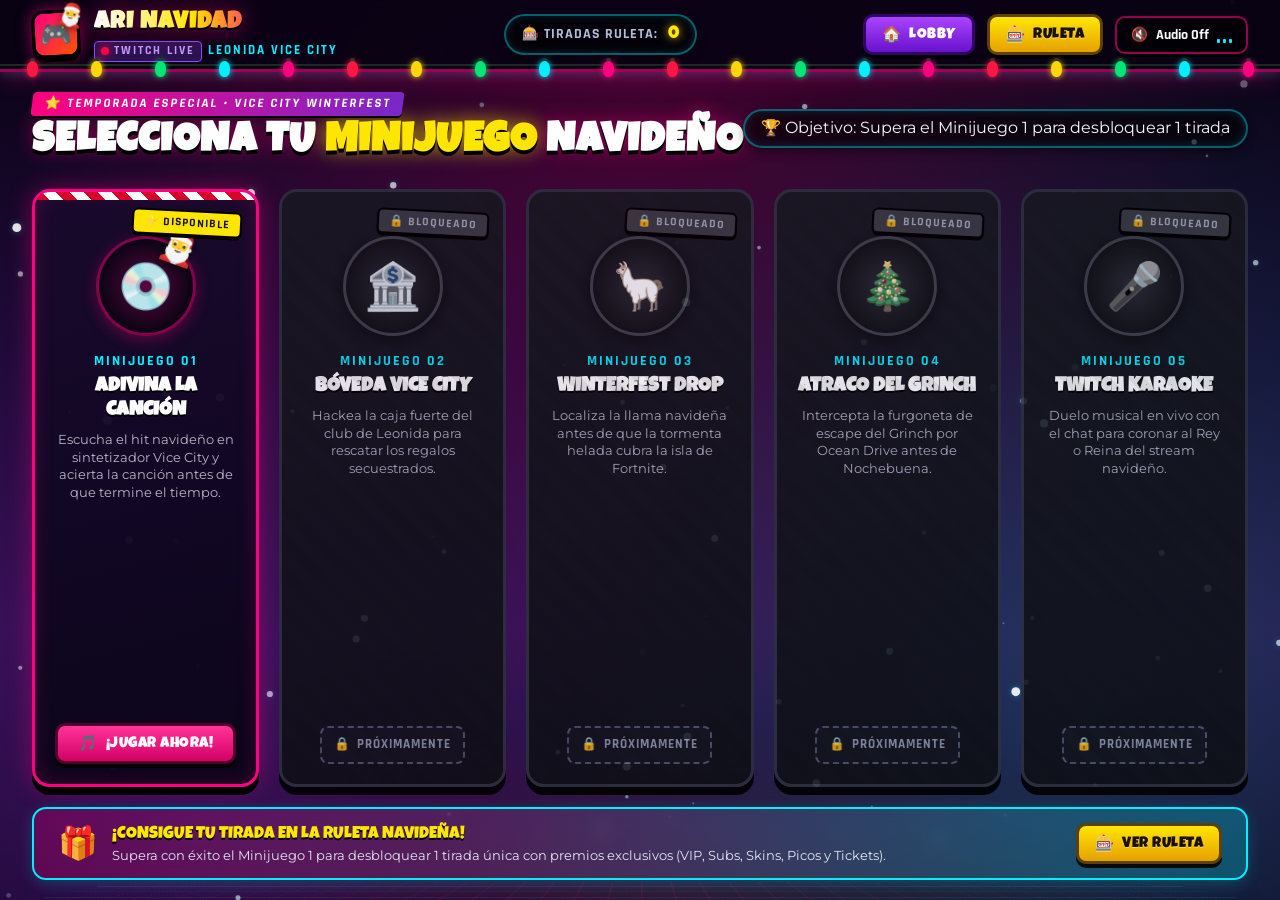
==== index.html @ 45371748 "Solución carga de ruleta: inicialización directa DOM, botón de modo prueba y responsive design" ====
<!DOCTYPE html>
<html lang="es">
<head>
  <meta charset="UTF-8">
  <meta name="viewport" content="width=device-width, initial-scale=1.0">
  <title>Ari Navidad - Especial Twitch | GTA VI x Fortnite</title>
  <meta name="description" content="Aplicación interactiva de Navidad en Leonida (GTA VI x Fortnite) para la comunidad de Twitch. Minijuego musical y Ruleta Navideña con drop rates en vivo.">
  <meta name="theme-color" content="#ff007f">

  <!-- Open Graph / Facebook / Discord Embeds -->
  <meta property="og:type" content="website">
  <meta property="og:title" content="Ari Navidad - Especial Twitch | GTA VI x Fortnite">
  <meta property="og:description" content="¡Supera el Minijuego 1 para desbloquear 1 tirada en la Ruleta Navideña! Premios exclusivos: VIP, Subs, Skins y Tickets Dorados.">
  <meta property="og:site_name" content="Ari Navidad Twitch">

  <!-- Twitter / X Cards -->
  <meta name="twitter:card" content="summary_large_image">
  <meta name="twitter:title" content="Ari Navidad - Especial Twitch | GTA VI x Fortnite">
  <meta name="twitter:description" content="¡Supera el Minijuego 1 para desbloquear 1 tirada en la Ruleta Navideña! Premios exclusivos: VIP, Subs, Skins y Tickets Dorados.">
  
  <!-- CSS Stylesheets -->
  <link rel="stylesheet" href="./css/main.css">
  <link rel="stylesheet" href="./css/animations.css">
  <link rel="stylesheet" href="./css/components.css">
  
  <link rel="icon" href="data:image/svg+xml,<svg xmlns=%22http://www.w3.org/2000/svg%22 viewBox=%220 0 100 100%22><text y=%22.9em%22 font-size=%2290%22>🎄</text></svg>">
</head>
<body>

  <!-- Background Environment: Vice City Sunset + Horizon Grid -->
  <div class="app-background">
    <div class="bg-grid"></div>
    <div class="bg-palms"></div>
  </div>

  <!-- Interactive FX Canvases -->
  <canvas id="snow-canvas"></canvas>
  <canvas id="confetti-canvas"></canvas>

  <!-- Root Application Container -->
  <div class="app-container">

    <!-- Top Twitch Stream HUD Header -->
    <header class="stream-header">
      <!-- Channel Brand / Logo -->
      <div class="brand-box">
        <div class="brand-logo" id="header-logo">
          <span class="santa-hat">🎅</span>
          <span>🎮</span>
        </div>
        <div class="brand-text">
          <h1 class="brand-title">Ari Navidad</h1>
          <div class="brand-subtitle">
            <span class="twitch-badge"><span class="live-indicator"></span> TWITCH LIVE</span>
            <span>LEONIDA VICE CITY</span>
          </div>
        </div>
      </div>

      <!-- Header Center: Spin Token HUD -->
      <div class="header-center">
        <div class="hud-pill" id="hud-spins-pill">
          <span class="hud-label">🎰 Tiradas Ruleta:</span>
          <span class="hud-value gold" id="header-spin-count">0</span>
        </div>
      </div>

      <!-- Header Action Controls -->
      <div class="header-actions">
        <button class="fn-btn fn-btn-purple" id="nav-btn-lobby" title="Ir al Menú Principal">
          <span>🏠</span> Lobby
        </button>
        <button class="fn-btn fn-btn-gold" id="nav-btn-roulette" title="Ir a la Ruleta">
          <span>🎰</span> Ruleta
        </button>
        <button class="audio-toggle-btn" id="audio-toggle" title="Activar/Desactivar Sonido">
          <span id="audio-icon">🔇</span>
          <span id="audio-text">Audio Off</span>
          <div class="eq-bars">
            <span class="eq-bar"></span>
            <span class="eq-bar"></span>
            <span class="eq-bar"></span>
          </div>
        </button>
      </div>

      <!-- Christmas String Fairy Lights Garland -->
      <div class="fairy-lights-garland" id="header-garland">
        <div class="fairy-wire"></div>
        <!-- Injected via JS or markup -->
        <span class="fairy-bulb bulb-red"></span>
        <span class="fairy-bulb bulb-gold"></span>
        <span class="fairy-bulb bulb-green"></span>
        <span class="fairy-bulb bulb-cyan"></span>
        <span class="fairy-bulb bulb-pink"></span>
        <span class="fairy-bulb bulb-red"></span>
        <span class="fairy-bulb bulb-gold"></span>
        <span class="fairy-bulb bulb-green"></span>
        <span class="fairy-bulb bulb-cyan"></span>
        <span class="fairy-bulb bulb-pink"></span>
        <span class="fairy-bulb bulb-red"></span>
        <span class="fairy-bulb bulb-gold"></span>
        <span class="fairy-bulb bulb-green"></span>
        <span class="fairy-bulb bulb-cyan"></span>
        <span class="fairy-bulb bulb-pink"></span>
        <span class="fairy-bulb bulb-red"></span>
        <span class="fairy-bulb bulb-gold"></span>
        <span class="fairy-bulb bulb-green"></span>
        <span class="fairy-bulb bulb-cyan"></span>
        <span class="fairy-bulb bulb-pink"></span>
      </div>
    </header>

    <!-- Main SPA Stage for Screen Transitions (Zero Scroll) -->
    <main class="main-stage">

      <!-- ====================================================================
           VIEW 1: LOBBY PRINCIPAL (5 CARDS)
           ==================================================================== -->
      <section class="spa-view active-view" id="view-lobby">
        <div class="view-title-container">
          <div class="title-badge-group">
            <span class="season-tag">⭐ TEMPORADA ESPECIAL • VICE CITY WINTERFEST</span>
            <h2 class="main-view-title">
              Selecciona tu <span class="highlight-yellow">Minijuego</span> Navideño
            </h2>
          </div>
          <div class="lobby-quick-stat">
            <span class="hud-pill">🏆 Objetivo: Supera el Minijuego 1 para desbloquear 1 tirada</span>
          </div>
        </div>

        <!-- 5 Minigame Cards Grid -->
        <div class="lobby-grid">

          <!-- CARD 1: Adivina la Canción Navideña (ACTIVO) -->
          <article class="game-card card-active" id="card-minigame-1">
            <div class="card-candy-border"></div>
            <span class="card-badge-status badge-open">⭐ DISPONIBLE</span>
            
            <div class="card-icon-wrapper">
              <span class="card-hat">🎅</span>
              <span class="spinning-record">💿</span>
            </div>

            <span class="card-meta-num">Minijuego 01</span>
            <h3 class="card-title">Adivina la Canción</h3>
            <p class="card-desc">
              Escucha el hit navideño en sintetizador Vice City y acierta la canción antes de que termine el tiempo.
            </p>

            <div class="card-action">
              <button class="fn-btn fn-btn-pink" id="btn-play-minigame1">
                <span>🎵</span> ¡JUGAR AHORA!
              </button>
            </div>
          </article>

          <!-- CARD 2: Bóveda Vice City (BLOQUEADO) -->
          <article class="game-card card-locked" data-locked-name="Bóveda de Regalos de Vice City">
            <div class="vault-chains"></div>
            <span class="card-badge-status badge-locked">🔒 BLOQUEADO</span>

            <div class="card-icon-wrapper">
              <span>🏦</span>
            </div>

            <span class="card-meta-num">Minijuego 02</span>
            <h3 class="card-title">Bóveda Vice City</h3>
            <p class="card-desc">
              Hackea la caja fuerte del club de Leonida para rescatar los regalos secuestrados.
            </p>

            <div class="card-action">
              <div class="lock-seal">
                <span>🔒</span> PRÓXIMAMENTE
              </div>
            </div>
          </article>

          <!-- CARD 3: Fortnite Winterfest Drop (BLOQUEADO) -->
          <article class="game-card card-locked" data-locked-name="Fortnite Winterfest Supply Drop">
            <div class="vault-chains"></div>
            <span class="card-badge-status badge-locked">🔒 BLOQUEADO</span>

            <div class="card-icon-wrapper">
              <span>🦙</span>
            </div>

            <span class="card-meta-num">Minijuego 03</span>
            <h3 class="card-title">Winterfest Drop</h3>
            <p class="card-desc">
              Localiza la llama navideña antes de que la tormenta helada cubra la isla de Fortnite.
            </p>

            <div class="card-action">
              <div class="lock-seal">
                <span>🔒</span> PRÓXIMAMENTE
              </div>
            </div>
          </article>

          <!-- CARD 4: El Atraco del Grinch (BLOQUEADO) -->
          <article class="game-card card-locked" data-locked-name="El Gran Atraco del Grinch">
            <div class="vault-chains"></div>
            <span class="card-badge-status badge-locked">🔒 BLOQUEADO</span>

            <div class="card-icon-wrapper">
              <span>🎄</span>
            </div>

            <span class="card-meta-num">Minijuego 04</span>
            <h3 class="card-title">Atraco del Grinch</h3>
            <p class="card-desc">
              Intercepta la furgoneta de escape del Grinch por Ocean Drive antes de Nochebuena.
            </p>

            <div class="card-action">
              <div class="lock-seal">
                <span>🔒</span> PRÓXIMAMENTE
              </div>
            </div>
          </article>

          <!-- CARD 5: Karaoke Navideño Twitch (BLOQUEADO) -->
          <article class="game-card card-locked" data-locked-name="Karaoke Navideño de Twitch">
            <div class="vault-chains"></div>
            <span class="card-badge-status badge-locked">🔒 BLOQUEADO</span>

            <div class="card-icon-wrapper">
              <span>🎤</span>
            </div>

            <span class="card-meta-num">Minijuego 05</span>
            <h3 class="card-title">Twitch Karaoke</h3>
            <p class="card-desc">
              Duelo musical en vivo con el chat para coronar al Rey o Reina del stream navideño.
            </p>

            <div class="card-action">
              <div class="lock-seal">
                <span>🔒</span> PRÓXIMAMENTE
              </div>
            </div>
          </article>

        </div>

        <!-- Lobby Bottom Banner Explainer -->
        <div class="lobby-footer-banner">
          <div class="banner-left">
            <span class="banner-icon">🎁</span>
            <div>
              <div class="banner-title">¡CONSIGUE TU TIRADA EN LA RULETA NAVIDEÑA!</div>
              <div class="banner-desc">Supera con éxito el Minijuego 1 para desbloquear 1 tirada única con premios exclusivos (VIP, Subs, Skins, Picos y Tickets).</div>
            </div>
          </div>
          <button class="fn-btn fn-btn-gold" id="lobby-cta-wheel">
            <span>🎰</span> Ver Ruleta
          </button>
        </div>
      </section>

      <!-- ====================================================================
           VIEW 2: MINIJUEGO 1 (ADIVINA LA CANCIÓN NAVIDEÑA)
           ==================================================================== -->
      <section class="spa-view" id="view-minigame1">
        <div class="view-title-container">
          <div class="title-badge-group">
            <span class="season-tag">🎵 RETO MUSICAL NAVIDEÑO</span>
            <h2 class="main-view-title">
              Adivina la <span class="highlight-cyan">Canción</span> Navideña
            </h2>
          </div>
          <button class="fn-btn fn-btn-purple btn-back-lobby">
            <span>⬅</span> Volver al Lobby
          </button>
        </div>

        <div class="quiz-screen-layout">

          <!-- Quiz Top HUD: Round, Score & Decisive Countdown -->
          <div class="quiz-top-hud">
            <div class="hud-stat-box">
              <span class="stat-label">Canción</span>
              <span class="stat-value" id="quiz-round-display">1 / 3</span>
            </div>
            <div class="hud-stat-box">
              <span class="stat-label">Aciertos Requeridos</span>
              <span class="stat-value gold" id="quiz-score-display">0 / 3</span>
            </div>
            <div class="hud-stat-box">
              <span class="stat-label">Tiempo</span>
              <span class="stat-value" id="quiz-timer-display">15s</span>
            </div>
          </div>

          <!-- Audio Cassette / Turntable Synthesizer Deck -->
          <div class="audio-player-deck" id="quiz-player-deck">
            <div class="player-cassette-visual">
              <div class="vinyl-disc" id="quiz-vinyl">
                <span class="vinyl-center-art">🎄</span>
              </div>
              <div class="player-wave-container">
                <div class="wave-title">
                  <span id="player-status-icon">🔊</span>
                  <span id="player-status-text">Reproduciendo sintonía navideña...</span>
                </div>
                <div class="neon-equalizer-display">
                  <span class="neon-eq-col"></span>
                  <span class="neon-eq-col"></span>
                  <span class="neon-eq-col"></span>
                  <span class="neon-eq-col"></span>
                  <span class="neon-eq-col"></span>
                  <span class="neon-eq-col"></span>
                  <span class="neon-eq-col"></span>
                  <span class="neon-eq-col"></span>
                </div>
              </div>
            </div>

            <!-- Action buttons: Replay Melody -->
            <button class="fn-btn fn-btn-cyan" id="btn-replay-song">
              <span>🔁</span> Repetir Melodía
            </button>

            <!-- Neon Timer Bar -->
            <div class="quiz-timer-wrap">
              <div class="timer-header">
                <span>TIEMPO RESTANTE</span>
                <span id="timer-bar-text">100%</span>
              </div>
              <div class="timer-track">
                <div class="timer-fill" id="quiz-timer-fill" style="width: 100%;"></div>
              </div>
            </div>
          </div>

          <!-- 4 Fortnite-style Answers Grid -->
          <div class="quiz-answers-grid" id="quiz-answers-container">
            <button class="fn-btn fn-btn-pink answer-btn" data-index="0">
              <span class="btn-letter-tag">A</span>
              <span class="btn-answer-text">Jingle Bell Rock</span>
            </button>
            <button class="fn-btn fn-btn-cyan answer-btn" data-index="1">
              <span class="btn-letter-tag">B</span>
              <span class="btn-answer-text">All I Want for Christmas Is You</span>
            </button>
            <button class="fn-btn fn-btn-purple answer-btn" data-index="2">
              <span class="btn-letter-tag">C</span>
              <span class="btn-answer-text">Feliz Navidad</span>
            </button>
            <button class="fn-btn fn-btn-green answer-btn" data-index="3">
              <span class="btn-letter-tag">D</span>
              <span class="btn-answer-text">Last Christmas</span>
            </button>
          </div>

        </div>
      </section>

      <!-- ====================================================================
           VIEW 3: RULETA NAVIDEÑA (WHEEL + EXACT DROP RATES PANEL)
           ==================================================================== -->
      <section class="spa-view" id="view-roulette">
        <div class="view-title-container">
          <div class="title-badge-group">
            <span class="season-tag">🎰 CASINO DE LEONIDA • RULETA NAVIDEÑA</span>
            <h2 class="main-view-title">
              Ruleta Navideña <span class="highlight-yellow">VIP</span>
            </h2>
          </div>
          <button class="fn-btn fn-btn-purple btn-back-lobby">
            <span>⬅</span> Volver al Lobby
          </button>
        </div>

        <div class="roulette-screen-layout">

          <!-- Left / Center: Festive Christmas Roulette Wheel -->
          <div class="wheel-stage-container">
            <div class="wheel-outer-bezel" id="wheel-bezel">
              <!-- Santa Hat on top -->
              <div class="wheel-santa-cap">🎅</div>

              <!-- Top Pointer Flapper -->
              <div class="wheel-pointer-assembly" id="wheel-pointer">
                <div class="wheel-pointer-triangle"></div>
              </div>

              <!-- Ring of 16 Fairy Lights around bezel -->
              <div class="wheel-lights-ring" id="wheel-lights-ring"></div>

              <!-- Canvas of 24 Slices -->
              <canvas id="wheel-canvas" width="400" height="400"></canvas>

              <!-- Central Gold Ornament Hub -->
              <div class="wheel-center-hub">
                <span>⭐</span>
              </div>
            </div>

            <!-- Controls below the wheel -->
            <div class="wheel-controls">
              <button class="fn-btn fn-btn-gold wheel-spin-btn" id="btn-spin-wheel">
                <span>🎰</span> ¡GIRAR RULETA!
              </button>
              <button class="fn-btn fn-btn-cyan" id="btn-demo-spin" style="font-size: 0.9rem; padding: 7px 18px;" title="Probar giro con probabilidades matemáticas reales">
                <span>🧪</span> Modo Prueba (Giro de Demostración)
              </button>
              <div class="spin-status-note" id="spin-status-feedback">
                🔒 Requiere ganar el Minijuego 1 para desbloquear 1 tirada oficial
              </div>
            </div>
          </div>

          <!-- Right Side: Drop Rates & Odds Legend Panel -->
          <aside class="drop-rates-panel">
            <div class="panel-header">
              <h3 class="panel-title">
                <span>📜</span> LEYENDA DE PREMIOS & PROBABILIDADES
              </h3>
              <span class="sub-tag">MATEMÁTICA EXACTA DROP RATES (TOTAL 100%)</span>
            </div>

            <div class="odds-list" id="odds-list-container">
              <!-- Rendered via JS with exact drop rates & rarity badges -->
            </div>
          </aside>

        </div>
      </section>

    </main>
  </div>

  <!-- ======================================================================
       MODAL 1: VICTORIA ROYALE EN MINIJUEGO (DESBLOQUEO DE TIRADA)
       ====================================================================== -->
  <div class="modal-overlay" id="modal-victory">
    <div class="modal-card">
      <h2 class="modal-slam-banner">¡VICTORIA ROYALE! 👑</h2>
      <div class="modal-sub-banner">¡HAS SUPERADO EL MINIJUEGO NAVIDEÑO!</div>

      <div class="modal-prize-box">
        <span class="modal-prize-icon">🎰</span>
        <h3 class="modal-prize-name">¡1 TIRADA DESBLOQUEADA!</h3>
        <p class="modal-prize-details">
          Tienes exactamente 1 tirada garantizada en la Ruleta Navideña de Leonida.
          ¡Gira ahora para descubrir tu premio especial del stream!
        </p>
      </div>

      <div class="modal-actions">
        <button class="fn-btn fn-btn-gold" id="btn-modal-go-roulette" style="font-size: 1.25rem; padding: 14px;">
          <span>🎰</span> ¡IR A LA RULETA NAVIDEÑA!
        </button>
        <button class="fn-btn fn-btn-purple" id="btn-modal-victory-lobby">
          <span>🏠</span> Volver al Lobby
        </button>
      </div>
    </div>
  </div>

  <!-- ======================================================================
       MODAL 2: PREMIO OBTENIDO EN RULETA (GTA MISSION PASSED STYLE)
       ====================================================================== -->
  <div class="modal-overlay" id="modal-prize-won">
    <div class="modal-card">
      <h2 class="modal-slam-banner" style="color: var(--gta-cyan);">¡PREMIO OBTENIDO! 🎁</h2>
      <div class="modal-sub-banner" id="modal-passed-subtitle">MISSION PASSED • RECOMPENSA DE LEONIDA</div>

      <div class="modal-prize-box" style="border-color: var(--gta-cyan);">
        <span class="modal-prize-icon" id="won-prize-icon">👑</span>
        <h3 class="modal-prize-name" id="won-prize-name">VIP DEL CANAL</h3>
        <p class="modal-prize-details" id="won-prize-desc">
          ¡Felicidades! Has conseguido el premio legendario con un 1% de probabilidad exacta.
        </p>
      </div>

      <div class="modal-actions">
        <button class="fn-btn fn-btn-green" id="btn-claim-chat" style="font-size: 1.15rem; padding: 12px;">
          <span>💬</span> ¡RECLAMAR EN TWITCH!
        </button>
        <button class="fn-btn fn-btn-purple" id="btn-prize-done">
          <span>🏠</span> Volver al Lobby
        </button>
      </div>
    </div>
  </div>

  <!-- Toast Notice (Locked Vault Feedback) -->
  <div class="toast-notice" id="toast-notice">
    <span id="toast-icon">🔒</span>
    <span id="toast-message">Bóveda sellada</span>
  </div>

  <!-- JavaScript Modular Scripts -->
  <script type="module" src="./js/main.js"></script>

</body>
</html>
---- css/main.css ----
/* ==========================================================================
   ARI-NAVIDAD: THEME GTA VI x FORTNITE x NAVIDAD FIESTA
   Main Stylesheet, CSS Variables, Reset & Global Layout
   ========================================================================== */

@import url('https://fonts.googleapis.com/css2?family=Bangers&family=Luckiest+Guy&family=Montserrat:ital,wght@0,400;0,700;0,900;1,900&family=Rajdhani:wght@600;700&display=swap');

:root {
  /* GTA VI / Vice City Neon Colors */
  --gta-pink: #ff007f;
  --gta-cyan: #00f0ff;
  --gta-purple: #7928ca;
  --gta-sunset-orange: #ff5500;
  --gta-sunset-gold: #ffaa00;
  --gta-dark-bg: #090314;
  --gta-card-bg: rgba(18, 9, 36, 0.88);
  --gta-card-border: rgba(255, 0, 127, 0.45);

  /* Fortnite Punchy Cartoon Palette */
  --fn-yellow: #ffe600;
  --fn-blue: #0084ff;
  --fn-purple: #a824ff;
  --fn-dark-border: #0c0d14;
  --fn-shadow-color: rgba(0, 0, 0, 0.85);

  /* Navidad Festiva Palette */
  --xmas-red: #ff1e42;
  --xmas-green: #00e676;
  --xmas-dark-green: #065e38;
  --xmas-gold: #ffd700;
  --xmas-white: #f5f8ff;
  --candy-red: #d90429;
  --candy-white: #ffffff;

  /* Typography */
  --font-display: 'Luckiest Guy', cursive, sans-serif;
  --font-comic: 'Bangers', cursive, sans-serif;
  --font-sans: 'Montserrat', -apple-system, BlinkMacSystemFont, sans-serif;
  --font-hud: 'Rajdhani', sans-serif;

  /* Dimensions */
  --header-height: 72px;
  --max-content-width: 1400px;
}

/* Base Reset */
*, *::before, *::after {
  box-sizing: border-box;
  margin: 0;
  padding: 0;
  user-select: none;
  -webkit-user-select: none;
}

html, body {
  width: 100%;
  height: 100%;
  overflow: hidden; /* Strict SPA single page without vertical scroll */
  background-color: var(--gta-dark-bg);
  color: var(--xmas-white);
  font-family: var(--font-sans);
  font-size: 16px;
  line-height: 1.4;
  position: relative;
}

/* Background Scene: Vice City Leonida Sunset + Christmas Atmosphere */
.app-background {
  position: fixed;
  inset: 0;
  z-index: 0;
  pointer-events: none;
  background: 
    radial-gradient(circle at 50% 15%, rgba(255, 0, 127, 0.22) 0%, transparent 60%),
    radial-gradient(circle at 85% 75%, rgba(0, 240, 255, 0.18) 0%, transparent 50%),
    radial-gradient(circle at 15% 85%, rgba(121, 40, 202, 0.25) 0%, transparent 55%),
    linear-gradient(180deg, #090314 0%, #17072b 40%, #2b0b3f 70%, #150524 100%);
  overflow: hidden;
}

/* Vice City Synthwave Horizon Grid & Palms */
.bg-grid {
  position: absolute;
  bottom: -60px;
  left: -20%;
  right: -20%;
  height: 320px;
  background: 
    linear-gradient(transparent 75%, rgba(0, 240, 255, 0.28) 98%),
    repeating-linear-gradient(90deg, transparent 0, transparent 48px, rgba(255, 0, 127, 0.16) 48px, rgba(255, 0, 127, 0.16) 50px),
    repeating-linear-gradient(0deg, transparent 0, transparent 30px, rgba(0, 240, 255, 0.15) 30px, rgba(0, 240, 255, 0.15) 32px);
  transform: perspective(400px) rotateX(65deg);
  transform-origin: bottom center;
  opacity: 0.7;
}

.bg-palms {
  position: absolute;
  bottom: 0;
  left: 0;
  right: 0;
  height: 180px;
  background-image: radial-gradient(ellipse at bottom, rgba(255, 85, 0, 0.15) 0%, transparent 70%);
  pointer-events: none;
  opacity: 0.6;
}

/* Snow Particles Canvas (Full screen layer) */
#snow-canvas {
  position: fixed;
  inset: 0;
  z-index: 1;
  pointer-events: none;
}

/* Confetti Canvas for Victory Celebrations */
#confetti-canvas {
  position: fixed;
  inset: 0;
  z-index: 999;
  pointer-events: none;
}

/* App Main Root Viewport */
.app-container {
  position: relative;
  z-index: 2;
  width: 100%;
  height: 100%;
  display: flex;
  flex-direction: column;
}

/* Twitch Stream Top Header HUD */
.stream-header {
  height: var(--header-height);
  width: 100%;
  background: rgba(9, 3, 20, 0.92);
  backdrop-filter: blur(12px);
  -webkit-backdrop-filter: blur(12px);
  border-bottom: 3px solid rgba(255, 0, 127, 0.6);
  box-shadow: 0 4px 25px rgba(255, 0, 127, 0.3), 0 2px 10px rgba(0, 240, 255, 0.2);
  display: flex;
  align-items: center;
  justify-content: space-between;
  padding: 0 2rem;
  position: relative;
  z-index: 100;
  flex-shrink: 0;
}

/* Channel / Stream Branding */
.brand-box {
  display: flex;
  align-items: center;
  gap: 14px;
}

.brand-logo {
  position: relative;
  display: flex;
  align-items: center;
  justify-content: center;
  width: 48px;
  height: 48px;
  background: linear-gradient(135deg, var(--gta-pink), var(--gta-sunset-orange));
  border: 3px solid #000;
  border-radius: 12px;
  box-shadow: 0 4px 0 #000, 0 0 15px rgba(255, 0, 127, 0.6);
  font-size: 26px;
  transform: rotate(-3deg);
  transition: transform 0.2s ease;
}

.brand-logo:hover {
  transform: rotate(0deg) scale(1.08);
}

.brand-logo .santa-hat {
  position: absolute;
  top: -12px;
  right: -8px;
  font-size: 22px;
  transform: rotate(15deg);
  filter: drop-shadow(0 2px 4px rgba(0,0,0,0.5));
}

.brand-text {
  display: flex;
  flex-direction: column;
}

.brand-title {
  font-family: var(--font-display);
  font-size: 1.5rem;
  letter-spacing: 1px;
  text-transform: uppercase;
  background: linear-gradient(90deg, #fff 0%, var(--fn-yellow) 40%, var(--gta-pink) 75%, var(--gta-cyan) 100%);
  -webkit-background-clip: text;
  -webkit-text-fill-color: transparent;
  filter: drop-shadow(0 2px 0 #000) drop-shadow(0 0 12px rgba(255, 0, 127, 0.5));
  display: flex;
  align-items: center;
  gap: 8px;
}

.brand-subtitle {
  font-family: var(--font-hud);
  font-size: 0.82rem;
  font-weight: 700;
  color: var(--gta-cyan);
  letter-spacing: 2px;
  text-transform: uppercase;
  display: flex;
  align-items: center;
  gap: 6px;
}

.twitch-badge {
  display: inline-flex;
  align-items: center;
  gap: 5px;
  background: rgba(145, 70, 255, 0.25);
  border: 1px solid #9146ff;
  border-radius: 4px;
  padding: 1px 6px;
  font-size: 0.75rem;
  color: #c499ff;
}

.live-indicator {
  display: inline-block;
  width: 8px;
  height: 8px;
  background-color: #ff0044;
  border-radius: 50%;
  box-shadow: 0 0 8px #ff0044;
  animation: liveBlink 1.4s infinite;
}

@keyframes liveBlink {
  0%, 100% { opacity: 1; transform: scale(1); }
  50% { opacity: 0.3; transform: scale(0.85); }
}

/* Header Middle / Navigation Status */
.header-center {
  display: flex;
  align-items: center;
  gap: 16px;
}

.hud-pill {
  display: flex;
  align-items: center;
  gap: 10px;
  background: rgba(0, 0, 0, 0.6);
  border: 2px solid rgba(0, 240, 255, 0.4);
  border-radius: 30px;
  padding: 6px 16px;
  box-shadow: inset 0 0 10px rgba(0, 240, 255, 0.15), 0 4px 10px rgba(0,0,0,0.4);
}

.hud-pill.highlight {
  border-color: var(--fn-yellow);
  background: linear-gradient(90deg, rgba(255, 230, 0, 0.15), rgba(255, 0, 127, 0.15));
  animation: glowPulse 2s infinite alternate;
}

.hud-label {
  font-family: var(--font-hud);
  font-size: 0.85rem;
  font-weight: 700;
  letter-spacing: 1px;
  color: #b0bcd6;
  text-transform: uppercase;
}

.hud-value {
  font-family: var(--font-display);
  font-size: 1.15rem;
  color: #fff;
}

.hud-value.gold {
  color: var(--fn-yellow);
  text-shadow: 0 0 10px rgba(255, 230, 0, 0.8);
}

/* Header Action Controls */
.header-actions {
  display: flex;
  align-items: center;
  gap: 12px;
}

/* Fortnite/GTA Button Styles */
.fn-btn {
  font-family: var(--font-display);
  font-size: 0.95rem;
  letter-spacing: 0.5px;
  text-transform: uppercase;
  color: #fff;
  border: 3px solid var(--fn-dark-border);
  border-radius: 10px;
  padding: 8px 16px;
  cursor: pointer;
  display: inline-flex;
  align-items: center;
  justify-content: center;
  gap: 8px;
  position: relative;
  text-decoration: none;
  box-shadow: 0 4px 0 var(--fn-shadow-color);
  transition: all 0.12s ease-in-out;
}

.fn-btn:hover {
  transform: translateY(-2px);
  box-shadow: 0 6px 0 var(--fn-shadow-color);
  filter: brightness(1.1);
}

.fn-btn:active {
  transform: translateY(2px);
  box-shadow: 0 2px 0 var(--fn-shadow-color);
}

.fn-btn:disabled, .fn-btn.disabled {
  opacity: 0.45;
  filter: grayscale(0.8);
  cursor: not-allowed;
  pointer-events: none;
}

.fn-btn-pink {
  background: linear-gradient(180deg, #ff3399 0%, #d40066 100%);
  border-color: #55002b;
}

.fn-btn-cyan {
  background: linear-gradient(180deg, #26f0ff 0%, #0099cc 100%);
  border-color: #004d66;
  color: #051624;
}

.fn-btn-gold {
  background: linear-gradient(180deg, #ffe600 0%, #e6a100 100%);
  border-color: #5c4100;
  color: #1a1000;
  text-shadow: 0 1px 0 rgba(255, 255, 255, 0.4);
}

.fn-btn-purple {
  background: linear-gradient(180deg, #aa44ff 0%, #6811cc 100%);
  border-color: #310566;
}

.fn-btn-green {
  background: linear-gradient(180deg, #25f48b 0%, #05a353 100%);
  border-color: #034b26;
  color: #022010;
}

/* Sound Toggle Audio Equalizer Button */
.audio-toggle-btn {
  background: rgba(0, 0, 0, 0.65);
  border: 2px solid rgba(255, 0, 127, 0.6);
  border-radius: 10px;
  color: #fff;
  padding: 8px 14px;
  cursor: pointer;
  display: flex;
  align-items: center;
  gap: 8px;
  font-family: var(--font-hud);
  font-size: 0.85rem;
  font-weight: 700;
  transition: all 0.2s;
  box-shadow: 0 3px 0 #000;
}

.audio-toggle-btn:hover {
  background: rgba(255, 0, 127, 0.2);
  border-color: var(--gta-pink);
  transform: translateY(-2px);
}

.eq-bars {
  display: inline-flex;
  align-items: flex-end;
  gap: 3px;
  height: 16px;
}

.eq-bar {
  width: 3px;
  background-color: var(--gta-cyan);
  border-radius: 1px;
  height: 4px;
}

.audio-active .eq-bar:nth-child(1) {
  animation: eqJump 0.8s infinite ease-in-out alternate;
  background-color: var(--gta-pink);
}
.audio-active .eq-bar:nth-child(2) {
  animation: eqJump 0.6s infinite ease-in-out alternate 0.2s;
  background-color: var(--fn-yellow);
}
.audio-active .eq-bar:nth-child(3) {
  animation: eqJump 0.7s infinite ease-in-out alternate 0.4s;
  background-color: var(--gta-cyan);
}

@keyframes eqJump {
  0% { height: 3px; }
  100% { height: 16px; }
}

/* Main SPA Screen Stage */
.main-stage {
  flex: 1;
  width: 100%;
  height: calc(100% - var(--header-height));
  position: relative;
  overflow: hidden;
}

/* SPA Screen Views: absolute overlays for instant zero-scroll transitions */
.spa-view {
  position: absolute;
  inset: 0;
  width: 100%;
  height: 100%;
  display: none;
  flex-direction: column;
  padding: 1.25rem 2rem;
  opacity: 0;
  overflow-y: auto;
  overflow-x: hidden;
  scrollbar-width: thin;
  scrollbar-color: var(--gta-pink) rgba(0,0,0,0.4);
}

/* Custom stylish scrollbar if viewport ever shrinks on smaller screens */
.spa-view::-webkit-scrollbar {
  width: 6px;
}
.spa-view::-webkit-scrollbar-track {
  background: rgba(0, 0, 0, 0.3);
}
.spa-view::-webkit-scrollbar-thumb {
  background: var(--gta-pink);
  border-radius: 4px;
}

.spa-view.active-view {
  display: flex;
  opacity: 1;
  pointer-events: auto;
  transform: scale(1) translateY(0);
  z-index: 10;
  animation: fadeInView 0.22s ease-out forwards;
}

@keyframes fadeInView {
  from { opacity: 0; transform: scale(0.98); }
  to { opacity: 1; transform: scale(1); }
}

/* Responsive adjustments */
@media (max-width: 1024px) {
  .stream-header {
    padding: 0 1rem;
  }
  .spa-view {
    padding: 1rem 1.25rem;
  }
}
---- css/animations.css ----
/* ==========================================================================
   ARI-NAVIDAD: ANIMATIONS & KEYFRAMES
   Fairy lights, Neon Glows, Fortnite Bounces, Deceleration & Celebration FX
   ========================================================================== */

/* 1. Christmas Fairy Lights Garland Animation */
@keyframes fairyLightGlow1 {
  0%, 100% {
    opacity: 1;
    filter: drop-shadow(0 0 10px #ff1744) drop-shadow(0 0 20px #ff1744);
    transform: scale(1.05);
  }
  50% {
    opacity: 0.35;
    filter: drop-shadow(0 0 2px #ff1744);
    transform: scale(0.92);
  }
}

@keyframes fairyLightGlow2 {
  0%, 100% {
    opacity: 0.35;
    filter: drop-shadow(0 0 2px #00e676);
    transform: scale(0.92);
  }
  50% {
    opacity: 1;
    filter: drop-shadow(0 0 10px #00e676) drop-shadow(0 0 20px #00e676);
    transform: scale(1.05);
  }
}

@keyframes fairyLightGlow3 {
  0%, 100% {
    opacity: 0.9;
    filter: drop-shadow(0 0 10px #ffd700) drop-shadow(0 0 22px #ffd700);
    transform: scale(1.03);
  }
  50% {
    opacity: 0.4;
    filter: drop-shadow(0 0 2px #ffd700);
    transform: scale(0.95);
  }
}

@keyframes fairyLightGlow4 {
  0%, 100% {
    opacity: 0.4;
    filter: drop-shadow(0 0 3px #00f0ff);
    transform: scale(0.9);
  }
  50% {
    opacity: 1;
    filter: drop-shadow(0 0 12px #00f0ff) drop-shadow(0 0 24px #00f0ff);
    transform: scale(1.06);
  }
}

@keyframes fairyLightGlow5 {
  0%, 100% {
    opacity: 1;
    filter: drop-shadow(0 0 12px #ff007f) drop-shadow(0 0 20px #ff007f);
    transform: scale(1.04);
  }
  50% {
    opacity: 0.3;
    filter: drop-shadow(0 0 2px #ff007f);
    transform: scale(0.9);
  }
}

/* 2. Neon Pulsing & Shimmer */
@keyframes neonPulsePink {
  0%, 100% {
    box-shadow: 0 0 12px rgba(255, 0, 127, 0.6), inset 0 0 8px rgba(255, 0, 127, 0.4);
    border-color: #ff007f;
  }
  50% {
    box-shadow: 0 0 24px rgba(255, 0, 127, 0.9), inset 0 0 14px rgba(255, 0, 127, 0.7);
    border-color: #ff66b2;
  }
}

@keyframes neonPulseCyan {
  0%, 100% {
    box-shadow: 0 0 12px rgba(0, 240, 255, 0.5), inset 0 0 8px rgba(0, 240, 255, 0.3);
    border-color: #00f0ff;
  }
  50% {
    box-shadow: 0 0 22px rgba(0, 240, 255, 0.85), inset 0 0 14px rgba(0, 240, 255, 0.6);
    border-color: #80f7ff;
  }
}

@keyframes neonTextGlow {
  0%, 100% {
    text-shadow: 0 0 8px rgba(255, 0, 127, 0.7), 0 0 18px rgba(255, 0, 127, 0.4);
  }
  50% {
    text-shadow: 0 0 16px rgba(255, 0, 127, 1), 0 0 30px rgba(0, 240, 255, 0.8);
  }
}

@keyframes glowPulse {
  0% {
    box-shadow: 0 0 8px rgba(255, 230, 0, 0.4);
  }
  100% {
    box-shadow: 0 0 20px rgba(255, 230, 0, 0.9);
  }
}

/* 3. Fortnite Cartoon Bounce & Slant */
@keyframes fnPop {
  0% { transform: scale(0.9); opacity: 0; }
  70% { transform: scale(1.05); opacity: 1; }
  100% { transform: scale(1); opacity: 1; }
}

@keyframes badgeShine {
  0% { transform: translateX(-100%) skewX(-20deg); }
  30%, 100% { transform: translateX(200%) skewX(-20deg); }
}

/* 4. Candy Cane Border Scroll */
@keyframes candyStripeMove {
  0% { background-position: 0 0; }
  100% { background-position: 50px 50px; }
}

/* 5. Audio Player Vinyl Spin & Wave Bars */
@keyframes spinSlow {
  from { transform: rotate(0deg); }
  to { transform: rotate(360deg); }
}

/* 6. Locked Vault Door Shake */
@keyframes vaultShake {
  0%, 100% { transform: translateX(0); }
  15% { transform: translateX(-8px) rotate(-1deg); }
  30% { transform: translateX(8px) rotate(1deg); }
  45% { transform: translateX(-6px) rotate(-0.5deg); }
  60% { transform: translateX(6px) rotate(0.5deg); }
  75% { transform: translateX(-3px); }
  90% { transform: translateX(3px); }
}

.vault-shake-anim {
  animation: vaultShake 0.5s ease-in-out;
}

/* 7. Roulette Pointer Wobble / Ticking Spring */
@keyframes flapperTick {
  0% { transform: rotate(0deg); }
  40% { transform: rotate(-22deg); }
  70% { transform: rotate(6deg); }
  100% { transform: rotate(0deg); }
}

.flapper-tick-active {
  animation: flapperTick 0.12s ease-out;
}

/* 8. Victory Banner Slam */
@keyframes victorySlam {
  0% {
    opacity: 0;
    transform: scale(2.2) translateY(-50px) rotate(-4deg);
    filter: blur(8px);
  }
  60% {
    opacity: 1;
    transform: scale(0.95) translateY(5px) rotate(1deg);
    filter: blur(0);
  }
  80% {
    transform: scale(1.03) translateY(-2px);
  }
  100% {
    opacity: 1;
    transform: scale(1) translateY(0) rotate(0);
  }
}

/* 9. Floating Festive Ornaments */
@keyframes floatGentle {
  0%, 100% { transform: translateY(0); }
  50% { transform: translateY(-8px); }
}
---- css/components.css ----
/* ==========================================================================
   ARI-NAVIDAD: COMPONENTS STYLESHEET
   Lobby Cards, Fortnite Buttons, Audio Player, Christmas Lights,
   Roulette Bezel, Odds Legend Panel & Modals
   ========================================================================== */

/* --------------------------------------------------------------------------
   1. Christmas Fairy Lights Garland (Top Bar & Bezel)
   -------------------------------------------------------------------------- */
.fairy-lights-garland {
  position: absolute;
  bottom: -9px;
  left: 0;
  right: 0;
  height: 18px;
  display: flex;
  justify-content: space-around;
  align-items: center;
  pointer-events: none;
  z-index: 101;
}

.fairy-wire {
  position: absolute;
  top: 4px;
  left: 0;
  right: 0;
  height: 2px;
  background: rgba(30, 60, 40, 0.7);
}

.fairy-bulb {
  width: 11px;
  height: 16px;
  border-radius: 50% 50% 45% 45%;
  position: relative;
  z-index: 2;
  box-shadow: 0 0 6px currentColor;
}

.fairy-bulb::before {
  content: '';
  position: absolute;
  top: -3px;
  left: 3px;
  width: 5px;
  height: 3px;
  background: #2a3a30;
  border-radius: 2px 2px 0 0;
}

.bulb-red {
  background: #ff1744;
  color: #ff1744;
  animation: fairyLightGlow1 1.6s infinite ease-in-out;
}

.bulb-green {
  background: #00e676;
  color: #00e676;
  animation: fairyLightGlow2 1.8s infinite ease-in-out;
}

.bulb-gold {
  background: #ffd700;
  color: #ffd700;
  animation: fairyLightGlow3 2s infinite ease-in-out;
}

.bulb-cyan {
  background: #00f0ff;
  color: #00f0ff;
  animation: fairyLightGlow4 1.5s infinite ease-in-out;
}

.bulb-pink {
  background: #ff007f;
  color: #ff007f;
  animation: fairyLightGlow5 1.7s infinite ease-in-out;
}

/* --------------------------------------------------------------------------
   2. Section Headers & Comic Banners
   -------------------------------------------------------------------------- */
.view-title-container {
  display: flex;
  align-items: center;
  justify-content: space-between;
  margin-bottom: 1.5rem;
  flex-shrink: 0;
}

.title-badge-group {
  display: flex;
  flex-direction: column;
  gap: 4px;
}

.season-tag {
  align-self: flex-start;
  font-family: var(--font-hud);
  font-size: 0.8rem;
  font-weight: 700;
  letter-spacing: 2px;
  text-transform: uppercase;
  background: linear-gradient(90deg, var(--gta-pink), var(--gta-purple));
  color: #fff;
  padding: 3px 12px;
  border-radius: 4px;
  box-shadow: 0 2px 0 #000;
  transform: skewX(-8deg);
  display: inline-flex;
  align-items: center;
  gap: 6px;
}

.main-view-title {
  font-family: var(--font-display);
  font-size: clamp(1.8rem, 3.2vw, 2.7rem);
  text-transform: uppercase;
  color: #fff;
  letter-spacing: 1px;
  line-height: 1.1;
  text-shadow: 0 4px 0 #000, 0 0 20px rgba(255, 0, 127, 0.45);
}

.main-view-title .highlight-yellow {
  color: var(--fn-yellow);
  text-shadow: 0 4px 0 #000, 0 0 20px rgba(255, 230, 0, 0.7);
}

.main-view-title .highlight-cyan {
  color: var(--gta-cyan);
  text-shadow: 0 4px 0 #000, 0 0 20px rgba(0, 240, 255, 0.7);
}

/* --------------------------------------------------------------------------
   3. Lobby 5-Cards Grid
   -------------------------------------------------------------------------- */
.lobby-grid {
  display: grid;
  grid-template-columns: repeat(5, 1fr);
  gap: 1.25rem;
  width: 100%;
  flex: 1;
  align-items: stretch;
  min-height: 0;
}

/* Common Minigame Card Style */
.game-card {
  position: relative;
  border-radius: 18px;
  padding: 1.25rem;
  display: flex;
  flex-direction: column;
  justify-content: space-between;
  text-align: center;
  border: 3px solid #000;
  box-shadow: 0 8px 0 #000, 0 10px 25px rgba(0, 0, 0, 0.6);
  transition: all 0.25s cubic-bezier(0.175, 0.885, 0.32, 1.275);
  overflow: hidden;
}

/* Card 1: Active Game (Adivina la Canción Navideña) */
.game-card.card-active {
  background: linear-gradient(165deg, rgba(25, 10, 45, 0.95) 0%, rgba(10, 5, 25, 0.98) 100%);
  border: 3px solid var(--gta-pink);
  box-shadow: 0 8px 0 #000, 0 0 25px rgba(255, 0, 127, 0.4), inset 0 0 20px rgba(255, 0, 127, 0.2);
  cursor: pointer;
}

.game-card.card-active:hover {
  transform: translateY(-8px) scale(1.02);
  border-color: var(--fn-yellow);
  box-shadow: 0 14px 0 #000, 0 0 35px rgba(255, 230, 0, 0.6), inset 0 0 25px rgba(255, 0, 127, 0.3);
}

.card-candy-border {
  position: absolute;
  top: 0;
  left: 0;
  right: 0;
  height: 8px;
  background: repeating-linear-gradient(
    45deg,
    var(--candy-red) 0,
    var(--candy-red) 10px,
    var(--candy-white) 10px,
    var(--candy-white) 20px
  );
  animation: candyStripeMove 10s linear infinite;
}

.card-badge-status {
  position: absolute;
  top: 18px;
  right: 14px;
  font-family: var(--font-hud);
  font-size: 0.72rem;
  font-weight: 700;
  padding: 3px 10px;
  border-radius: 6px;
  text-transform: uppercase;
  letter-spacing: 1px;
  border: 2px solid #000;
  box-shadow: 0 2px 0 #000;
  transform: rotate(3deg);
  z-index: 2;
}

.badge-open {
  background: var(--fn-yellow);
  color: #1a1000;
  animation: glowPulse 2s infinite alternate;
}

.badge-locked {
  background: #3a3b45;
  color: #a0a5b5;
}

/* Card Visual Graphic / Icon */
.card-icon-wrapper {
  position: relative;
  margin: 1.5rem auto 1rem;
  width: 100px;
  height: 100px;
  border-radius: 50%;
  display: flex;
  align-items: center;
  justify-content: center;
  font-size: 46px;
  background: radial-gradient(circle, rgba(255, 0, 127, 0.3) 0%, rgba(0, 0, 0, 0.5) 70%);
  border: 3px solid rgba(255, 0, 127, 0.5);
  box-shadow: 0 4px 15px rgba(255, 0, 127, 0.3);
}

.card-icon-wrapper .card-hat {
  position: absolute;
  top: -14px;
  right: -6px;
  font-size: 32px;
  transform: rotate(20deg);
  filter: drop-shadow(0 2px 4px rgba(0,0,0,0.6));
}

.card-icon-wrapper .spinning-record {
  animation: spinSlow 12s linear infinite;
}

/* Card Texts */
.card-meta-num {
  font-family: var(--font-hud);
  font-size: 0.85rem;
  font-weight: 700;
  color: var(--gta-cyan);
  letter-spacing: 2px;
  text-transform: uppercase;
  margin-bottom: 4px;
}

.card-title {
  font-family: var(--font-display);
  font-size: 1.25rem;
  line-height: 1.2;
  color: #fff;
  text-transform: uppercase;
  margin-bottom: 8px;
  text-shadow: 0 2px 0 #000;
}

.card-desc {
  font-size: 0.82rem;
  color: #b9b6c8;
  line-height: 1.35;
  margin-bottom: 1rem;
  flex: 1;
}

/* Locked Minigame Cards (2 to 5) - GTA Vault / Fortnite Safe Aesthetic */
.game-card.card-locked {
  background: linear-gradient(170deg, #181922 0%, #0e0f15 100%);
  border: 3px solid #2d303f;
  box-shadow: 0 8px 0 #000;
  cursor: pointer;
  opacity: 0.88;
}

.game-card.card-locked:hover {
  transform: translateY(-4px);
  border-color: #585c74;
  opacity: 1;
}

.card-locked .card-icon-wrapper {
  background: radial-gradient(circle, rgba(70, 75, 95, 0.4) 0%, rgba(15, 17, 24, 0.8) 70%);
  border: 3px solid #3d4154;
  box-shadow: 0 4px 15px rgba(0, 0, 0, 0.5);
  filter: grayscale(0.5);
}

/* Heavy Steel Vault Overlay Elements */
.vault-chains {
  position: absolute;
  inset: 0;
  background-image: 
    repeating-linear-gradient(45deg, rgba(0, 0, 0, 0.15) 0, rgba(0, 0, 0, 0.15) 12px, transparent 12px, transparent 24px);
  pointer-events: none;
  opacity: 0.4;
}

.lock-seal {
  display: inline-flex;
  align-items: center;
  justify-content: center;
  gap: 6px;
  padding: 8px 12px;
  background: rgba(20, 22, 30, 0.9);
  border: 2px dashed #4f536b;
  border-radius: 8px;
  font-family: var(--font-hud);
  font-weight: 700;
  font-size: 0.8rem;
  color: #8c92a8;
  letter-spacing: 1px;
}

/* Card Footer Action */
.card-action {
  margin-top: auto;
}

.card-action .fn-btn {
  width: 100%;
}

/* Lobby Bottom Banner: Victory Condition Explainer */
.lobby-footer-banner {
  margin-top: 1.25rem;
  background: linear-gradient(90deg, rgba(255, 0, 127, 0.25), rgba(0, 240, 255, 0.25));
  border: 2px solid var(--gta-cyan);
  border-radius: 14px;
  padding: 0.75rem 1.5rem;
  display: flex;
  align-items: center;
  justify-content: space-between;
  backdrop-filter: blur(8px);
  box-shadow: 0 4px 15px rgba(0, 240, 255, 0.2);
  flex-shrink: 0;
}

.banner-left {
  display: flex;
  align-items: center;
  gap: 14px;
}

.banner-icon {
  font-size: 32px;
  animation: floatGentle 2.5s infinite ease-in-out;
}

.banner-title {
  font-family: var(--font-display);
  font-size: 1.05rem;
  color: var(--fn-yellow);
  text-shadow: 0 2px 0 #000;
}

.banner-desc {
  font-size: 0.82rem;
  color: #e2e8f5;
}

/* --------------------------------------------------------------------------
   4. Minigame 1: Adivina la Canción Navideña
   -------------------------------------------------------------------------- */
.quiz-screen-layout {
  display: flex;
  flex-direction: column;
  flex: 1;
  max-width: 950px;
  width: 100%;
  margin: 0 auto;
  justify-content: space-between;
  min-height: 0;
}

.quiz-top-hud {
  display: flex;
  justify-content: space-between;
  align-items: center;
  background: rgba(14, 7, 28, 0.85);
  border: 2px solid rgba(255, 0, 127, 0.5);
  border-radius: 14px;
  padding: 0.75rem 1.5rem;
  margin-bottom: 1rem;
  box-shadow: 0 4px 15px rgba(0,0,0,0.4);
}

.hud-stat-box {
  display: flex;
  flex-direction: column;
  align-items: center;
}

.hud-stat-box .stat-label {
  font-family: var(--font-hud);
  font-size: 0.78rem;
  font-weight: 700;
  color: var(--gta-cyan);
  letter-spacing: 1.5px;
  text-transform: uppercase;
}

.hud-stat-box .stat-value {
  font-family: var(--font-display);
  font-size: 1.4rem;
  color: #fff;
}

/* Audio Cassette & Turntable Box */
.audio-player-deck {
  background: linear-gradient(135deg, rgba(25, 12, 45, 0.95), rgba(12, 5, 25, 0.95));
  border: 3px solid var(--gta-pink);
  border-radius: 20px;
  padding: 1.5rem 2rem;
  box-shadow: 0 8px 0 #000, 0 0 30px rgba(255, 0, 127, 0.35);
  display: flex;
  flex-direction: column;
  align-items: center;
  gap: 1.25rem;
  position: relative;
  overflow: hidden;
  margin-bottom: 1.25rem;
}

.player-cassette-visual {
  display: flex;
  align-items: center;
  gap: 2rem;
}

.vinyl-disc {
  width: 110px;
  height: 110px;
  border-radius: 50%;
  background: 
    radial-gradient(circle at center, #ffd700 0, #ffd700 18px, #111 19px, #222 22px, #151515 45px, #2a2a2a 48px, #111 55px);
  border: 4px solid #000;
  box-shadow: 0 6px 15px rgba(0, 0, 0, 0.7), 0 0 20px rgba(255, 215, 0, 0.3);
  position: relative;
  display: flex;
  align-items: center;
  justify-content: center;
}

.vinyl-disc.playing {
  animation: spinSlow 3s linear infinite;
}

.vinyl-center-art {
  font-size: 24px;
}

.player-wave-container {
  display: flex;
  flex-direction: column;
  align-items: flex-start;
  gap: 8px;
}

.wave-title {
  font-family: var(--font-display);
  font-size: 1.2rem;
  color: var(--fn-yellow);
  text-shadow: 0 2px 0 #000;
  display: flex;
  align-items: center;
  gap: 8px;
}

.neon-equalizer-display {
  display: flex;
  align-items: flex-end;
  gap: 5px;
  height: 48px;
  padding: 4px 10px;
  background: rgba(0, 0, 0, 0.6);
  border: 2px solid rgba(0, 240, 255, 0.4);
  border-radius: 8px;
}

.neon-eq-col {
  width: 8px;
  background: linear-gradient(0deg, var(--gta-cyan) 0%, var(--gta-pink) 70%, var(--fn-yellow) 100%);
  border-radius: 3px;
  height: 8px;
  transition: height 0.15s ease;
}

.playing .neon-eq-col:nth-child(1) { animation: eqJump 0.45s infinite alternate; }
.playing .neon-eq-col:nth-child(2) { animation: eqJump 0.6s infinite alternate 0.1s; }
.playing .neon-eq-col:nth-child(3) { animation: eqJump 0.35s infinite alternate 0.2s; }
.playing .neon-eq-col:nth-child(4) { animation: eqJump 0.5s infinite alternate 0.15s; }
.playing .neon-eq-col:nth-child(5) { animation: eqJump 0.4s infinite alternate 0.25s; }
.playing .neon-eq-col:nth-child(6) { animation: eqJump 0.55s infinite alternate 0.05s; }
.playing .neon-eq-col:nth-child(7) { animation: eqJump 0.38s infinite alternate 0.3s; }
.playing .neon-eq-col:nth-child(8) { animation: eqJump 0.48s infinite alternate 0.18s; }

/* Neon Timer Progress Bar */
.quiz-timer-wrap {
  width: 100%;
  display: flex;
  flex-direction: column;
  gap: 6px;
}

.timer-header {
  display: flex;
  justify-content: space-between;
  font-family: var(--font-hud);
  font-weight: 700;
  font-size: 0.85rem;
  letter-spacing: 1px;
}

.timer-track {
  width: 100%;
  height: 14px;
  background: rgba(0, 0, 0, 0.7);
  border: 2px solid #000;
  border-radius: 10px;
  overflow: hidden;
  box-shadow: inset 0 2px 4px rgba(0,0,0,0.8);
  position: relative;
}

.timer-fill {
  height: 100%;
  width: 100%;
  background: linear-gradient(90deg, var(--xmas-green), var(--gta-cyan), var(--gta-pink));
  border-radius: 8px;
  transition: width 0.1s linear, background-color 0.3s ease;
  box-shadow: 0 0 10px var(--gta-cyan);
}

.timer-fill.urgent {
  background: linear-gradient(90deg, #ff9900, #ff1744);
  box-shadow: 0 0 14px #ff1744;
}

/* 4 Big Fortnite Comic Answer Buttons */
.quiz-answers-grid {
  display: grid;
  grid-template-columns: 1fr 1fr;
  gap: 1rem;
  margin-bottom: 0.5rem;
}

.answer-btn {
  padding: 1.1rem 1.4rem;
  font-size: 1.15rem;
  justify-content: flex-start;
  text-align: left;
  border-radius: 14px;
}

.btn-letter-tag {
  display: inline-flex;
  align-items: center;
  justify-content: center;
  width: 32px;
  height: 32px;
  border-radius: 8px;
  background: rgba(0, 0, 0, 0.35);
  border: 2px solid rgba(255, 255, 255, 0.4);
  font-size: 1.05rem;
  font-family: var(--font-display);
  flex-shrink: 0;
  margin-right: 10px;
}

/* Feedback states */
.answer-btn.btn-correct {
  background: linear-gradient(180deg, #00e676 0%, #008744 100%) !important;
  border-color: #003318 !important;
  color: #fff !important;
  animation: fnPop 0.3s ease;
}

.answer-btn.btn-wrong {
  background: linear-gradient(180deg, #ff3344 0%, #b30010 100%) !important;
  border-color: #4a0007 !important;
  color: #fff !important;
  animation: vaultShake 0.4s ease;
}

/* --------------------------------------------------------------------------
   5. Roulette Screen Layout (Wheel + Drop Rates Panel)
   -------------------------------------------------------------------------- */
.roulette-screen-layout {
  display: grid;
  grid-template-columns: 1.1fr 0.9fr;
  gap: 2rem;
  width: 100%;
  flex: 1;
  align-items: center;
  max-width: var(--max-content-width);
  margin: 0 auto;
  min-height: 0;
}

/* Left / Center: Roulette Wheel Stage */
.wheel-stage-container {
  display: flex;
  flex-direction: column;
  align-items: center;
  justify-content: center;
  position: relative;
}

.wheel-outer-bezel {
  position: relative;
  width: 400px;
  height: 400px;
  max-width: min(400px, 85vw);
  max-height: min(400px, 85vw);
  border-radius: 50%;
  padding: 16px;
  background: 
    repeating-linear-gradient(
      45deg,
      #d90429 0,
      #d90429 16px,
      #ffffff 16px,
      #ffffff 32px
    );
  border: 6px solid #111;
  box-shadow: 
    0 12px 0 #000,
    0 0 35px rgba(255, 0, 127, 0.5),
    inset 0 0 20px rgba(0, 0, 0, 0.8);
  display: flex;
  align-items: center;
  justify-content: center;
  flex-shrink: 0;
}

/* Ring of Fairy Lights on Wheel Bezel */
.wheel-lights-ring {
  position: absolute;
  inset: 5px;
  border-radius: 50%;
  pointer-events: none;
  z-index: 10;
}

.wheel-light-dot {
  position: absolute;
  width: 12px;
  height: 12px;
  border-radius: 50%;
  border: 1px solid #111;
  transform: translate(-50%, -50%);
  box-shadow: 0 0 8px currentColor;
}

/* Santa Hat on top of wheel */
.wheel-santa-cap {
  position: absolute;
  top: -34px;
  left: 50%;
  transform: translateX(-50%) rotate(-6deg);
  font-size: 52px;
  z-index: 15;
  filter: drop-shadow(0 4px 6px rgba(0,0,0,0.6));
  pointer-events: none;
}

/* Flapper / Top Pointer Arrow */
.wheel-pointer-assembly {
  position: absolute;
  top: -6px;
  left: 50%;
  transform: translateX(-50%);
  z-index: 20;
  display: flex;
  flex-direction: column;
  align-items: center;
  pointer-events: none;
}

.wheel-pointer-triangle {
  width: 0;
  height: 0;
  border-left: 18px solid transparent;
  border-right: 18px solid transparent;
  border-top: 36px solid #ffd700;
  filter: drop-shadow(0 4px 0 #000) drop-shadow(0 0 10px rgba(255, 215, 0, 0.9));
  transform-origin: top center;
  transition: transform 0.08s ease-out;
}

.wheel-pointer-triangle::after {
  content: '';
  position: absolute;
  top: -34px;
  left: -8px;
  width: 0;
  height: 0;
  border-left: 8px solid transparent;
  border-right: 8px solid transparent;
  border-top: 18px solid #ff007f;
}

/* HTML5 Canvas for Roulette Wheel */
#wheel-canvas {
  width: 100%;
  height: 100%;
  border-radius: 50%;
  display: block;
  background: #090314;
  border: 4px solid #150524;
  box-shadow: inset 0 0 25px rgba(0, 0, 0, 0.9);
}

/* Center Hub Ornament */
.wheel-center-hub {
  position: absolute;
  width: 72px;
  height: 72px;
  border-radius: 50%;
  background: radial-gradient(circle at 35% 35%, #fff 0%, #ffd700 40%, #b8860b 80%, #442a00 100%);
  border: 4px solid #000;
  box-shadow: 0 6px 0 #000, 0 0 20px rgba(255, 215, 0, 0.8);
  display: flex;
  align-items: center;
  justify-content: center;
  font-size: 32px;
  z-index: 5;
  pointer-events: none;
}

/* Wheel Controls under the wheel */
.wheel-controls {
  margin-top: 1.5rem;
  display: flex;
  flex-direction: column;
  align-items: center;
  gap: 10px;
}

.wheel-spin-btn {
  font-size: 1.4rem;
  padding: 14px 44px;
  letter-spacing: 1.5px;
  border-radius: 16px;
  animation: glowPulse 1.8s infinite alternate;
}

.spin-status-note {
  font-family: var(--font-hud);
  font-size: 0.9rem;
  font-weight: 700;
  letter-spacing: 1px;
  color: var(--gta-cyan);
  text-transform: uppercase;
}

/* --------------------------------------------------------------------------
   6. Right Side: Drop Rates & Odds Legend Panel
   -------------------------------------------------------------------------- */
.drop-rates-panel {
  background: linear-gradient(160deg, rgba(22, 10, 42, 0.92) 0%, rgba(10, 4, 22, 0.96) 100%);
  border: 3px solid rgba(0, 240, 255, 0.45);
  border-radius: 20px;
  padding: 1.5rem;
  box-shadow: 0 10px 0 #000, 0 0 25px rgba(0, 240, 255, 0.25);
  display: flex;
  flex-direction: column;
  max-height: 520px;
  overflow: hidden;
}

.panel-header {
  border-bottom: 2px solid rgba(255, 0, 127, 0.35);
  padding-bottom: 0.75rem;
  margin-bottom: 1rem;
}

.panel-title {
  font-family: var(--font-display);
  font-size: 1.35rem;
  color: #fff;
  text-transform: uppercase;
  display: flex;
  align-items: center;
  gap: 8px;
}

.panel-title .sub-tag {
  font-family: var(--font-hud);
  font-size: 0.75rem;
  color: var(--fn-yellow);
  letter-spacing: 1px;
}

.odds-list {
  display: flex;
  flex-direction: column;
  gap: 8px;
  overflow-y: auto;
  padding-right: 6px;
  scrollbar-width: thin;
  scrollbar-color: var(--gta-cyan) rgba(0,0,0,0.4);
}

.odd-item-row {
  display: flex;
  align-items: center;
  justify-content: space-between;
  background: rgba(0, 0, 0, 0.45);
  border: 2px solid rgba(255, 255, 255, 0.08);
  border-radius: 12px;
  padding: 8px 12px;
  transition: all 0.2s ease;
}

.odd-item-row:hover {
  background: rgba(255, 0, 127, 0.12);
  border-color: rgba(255, 0, 127, 0.5);
  transform: translateX(4px);
}

.odd-left {
  display: flex;
  align-items: center;
  gap: 10px;
}

.odd-icon {
  font-size: 22px;
  width: 34px;
  height: 34px;
  background: rgba(255, 255, 255, 0.06);
  border-radius: 8px;
  display: flex;
  align-items: center;
  justify-content: center;
}

.odd-info {
  display: flex;
  flex-direction: column;
}

.odd-name {
  font-family: var(--font-display);
  font-size: 0.95rem;
  letter-spacing: 0.5px;
  color: #fff;
}

.odd-rarity-pill {
  font-family: var(--font-hud);
  font-size: 0.68rem;
  font-weight: 700;
  text-transform: uppercase;
  letter-spacing: 1px;
}

/* Rarity Color Coding */
.rarity-mythic { color: #ffd700; }
.rarity-legendary { color: #00f0ff; }
.rarity-epic { color: #cc44ff; }
.rarity-uncommon { color: #22d3ee; }
.rarity-common { color: #ff5599; }

.odd-right {
  display: flex;
  align-items: center;
  gap: 12px;
}

.odd-rate-badge {
  font-family: var(--font-display);
  font-size: 1.05rem;
  padding: 3px 10px;
  border-radius: 8px;
  border: 2px solid #000;
  box-shadow: 0 2px 0 #000;
  color: #fff;
}

.rate-badge-mythic { background: #d4a000; color: #1a1100; }
.rate-badge-legendary { background: #0099cc; }
.rate-badge-epic { background: #7711aa; }
.rate-badge-uncommon { background: #0077aa; }
.rate-badge-common { background: #b30059; }

/* --------------------------------------------------------------------------
   7. Modals: Victory Royale & GTA Mission Passed
   -------------------------------------------------------------------------- */
.modal-overlay {
  position: fixed;
  inset: 0;
  z-index: 1000;
  background: rgba(7, 3, 16, 0.88);
  backdrop-filter: blur(10px);
  display: flex;
  align-items: center;
  justify-content: center;
  padding: 1.5rem;
  opacity: 0;
  pointer-events: none;
  transition: opacity 0.3s ease;
}

.modal-overlay.modal-show {
  opacity: 1;
  pointer-events: auto;
}

.modal-card {
  max-width: 580px;
  width: 100%;
  background: linear-gradient(170deg, #1f0b35 0%, #0d0419 100%);
  border: 4px solid var(--fn-yellow);
  border-radius: 24px;
  box-shadow: 0 12px 0 #000, 0 0 50px rgba(255, 230, 0, 0.4);
  padding: 2.25rem 2rem;
  text-align: center;
  position: relative;
  overflow: hidden;
  transform: scale(0.9);
  transition: transform 0.3s cubic-bezier(0.175, 0.885, 0.32, 1.275);
}

.modal-overlay.modal-show .modal-card {
  transform: scale(1);
}

.modal-slam-banner {
  font-family: var(--font-display);
  font-size: 2.4rem;
  text-transform: uppercase;
  color: var(--fn-yellow);
  text-shadow: 0 4px 0 #000, 0 0 25px rgba(255, 230, 0, 0.8);
  margin-bottom: 0.5rem;
  animation: victorySlam 0.6s cubic-bezier(0.175, 0.885, 0.32, 1.275);
}

.modal-sub-banner {
  font-family: var(--font-hud);
  font-size: 1.1rem;
  font-weight: 700;
  letter-spacing: 2px;
  color: var(--gta-cyan);
  text-transform: uppercase;
  margin-bottom: 1.5rem;
}

.modal-prize-box {
  background: rgba(0, 0, 0, 0.5);
  border: 3px dashed var(--gta-pink);
  border-radius: 16px;
  padding: 1.5rem;
  margin-bottom: 1.75rem;
  display: flex;
  flex-direction: column;
  align-items: center;
  gap: 8px;
}

.modal-prize-icon {
  font-size: 64px;
  filter: drop-shadow(0 4px 10px rgba(0,0,0,0.5));
  animation: floatGentle 2s infinite ease-in-out;
}

.modal-prize-name {
  font-family: var(--font-display);
  font-size: 1.6rem;
  color: #fff;
  text-shadow: 0 2px 0 #000;
}

.modal-prize-details {
  font-size: 0.88rem;
  color: #c9c3dd;
}

.modal-actions {
  display: flex;
  flex-direction: column;
  gap: 10px;
}

/* Toast Message */
.toast-notice {
  position: fixed;
  bottom: 24px;
  left: 50%;
  transform: translateX(-50%) translateY(100px);
  background: rgba(14, 8, 25, 0.95);
  border: 3px solid var(--gta-pink);
  border-radius: 14px;
  padding: 12px 24px;
  box-shadow: 0 8px 0 #000, 0 0 25px rgba(255, 0, 127, 0.5);
  display: flex;
  align-items: center;
  gap: 12px;
  z-index: 2000;
  font-family: var(--font-display);
  font-size: 1rem;
  color: #fff;
  opacity: 0;
  pointer-events: none;
  transition: all 0.3s cubic-bezier(0.175, 0.885, 0.32, 1.275);
}

.toast-notice.toast-show {
  transform: translateX(-50%) translateY(0);
  opacity: 1;
  pointer-events: auto;
}

/* Responsive Scaling for Roulette & Lobby */
@media (max-width: 1024px) {
  .roulette-screen-layout {
    grid-template-columns: 1fr;
    gap: 1.5rem;
    overflow-y: auto;
  }
  .wheel-outer-bezel {
    width: 320px;
    height: 320px;
  }
  .drop-rates-panel {
    max-height: 340px;
    width: 100%;
  }
  .lobby-grid {
    grid-template-columns: repeat(auto-fit, minmax(200px, 1fr));
  }
}
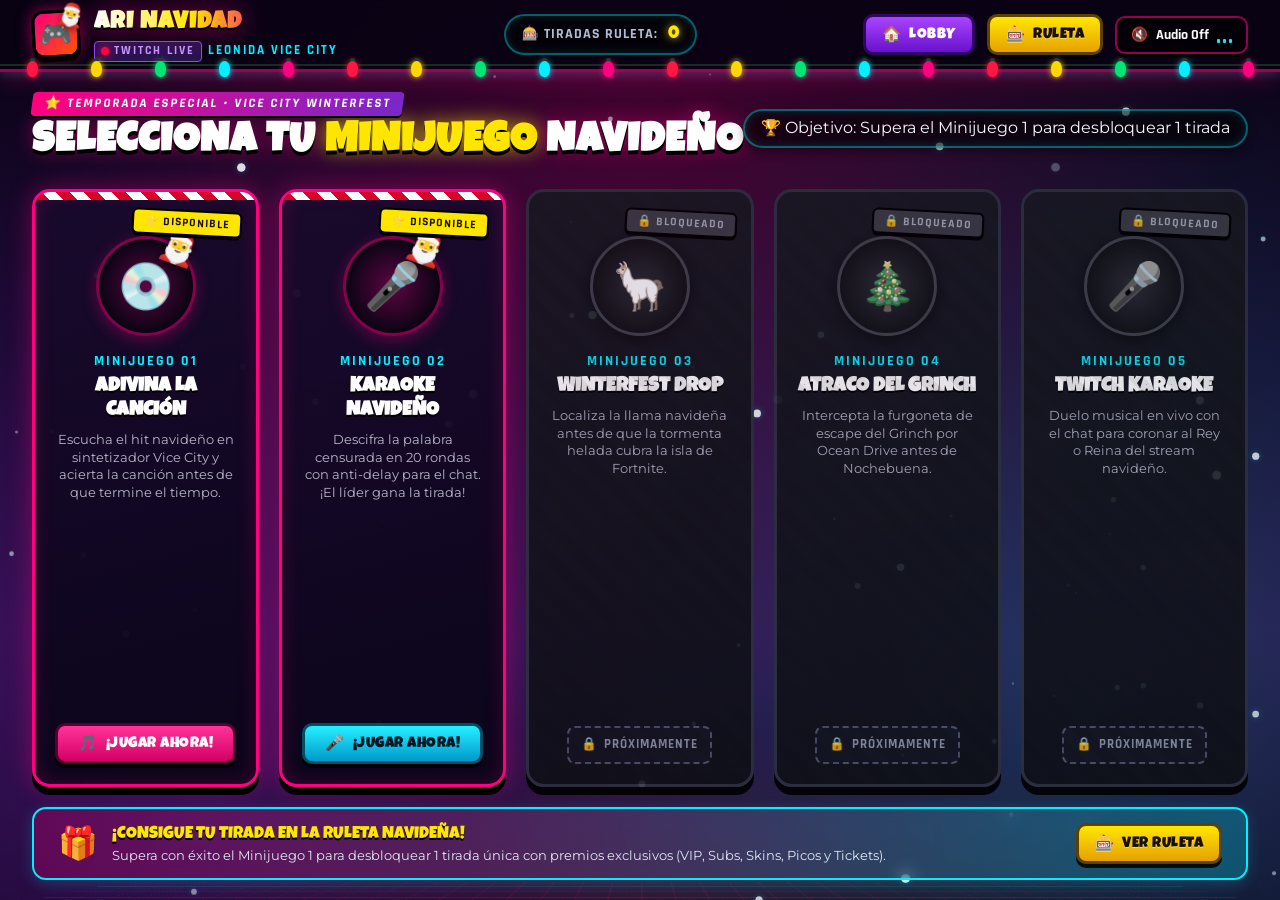
==== commit 04e82fb8: "Integración Minijuego 2: Karaoke Navideño 20 rondas con Anti-Delay, Leaderboard Top 5, temporizador " ====
--- a/index.html
+++ b/index.html
@@ -156,25 +156,26 @@
             </div>
           </article>
 
-          <!-- CARD 2: Bóveda Vice City (BLOQUEADO) -->
-          <article class="game-card card-locked" data-locked-name="Bóveda de Regalos de Vice City">
-            <div class="vault-chains"></div>
-            <span class="card-badge-status badge-locked">🔒 BLOQUEADO</span>
+          <!-- CARD 2: Karaoke Navideño (ACTIVO) -->
+          <article class="game-card card-active" id="card-minigame-2">
+            <div class="card-candy-border"></div>
+            <span class="card-badge-status badge-open">⭐ DISPONIBLE</span>
 
             <div class="card-icon-wrapper">
-              <span>🏦</span>
+              <span class="card-hat">🎅</span>
+              <span>🎤</span>
             </div>
 
             <span class="card-meta-num">Minijuego 02</span>
-            <h3 class="card-title">Bóveda Vice City</h3>
+            <h3 class="card-title">Karaoke Navideño</h3>
             <p class="card-desc">
-              Hackea la caja fuerte del club de Leonida para rescatar los regalos secuestrados.
+              Descifra la palabra censurada en 20 rondas con anti-delay para el chat. ¡El líder gana la tirada!
             </p>
 
             <div class="card-action">
-              <div class="lock-seal">
-                <span>🔒</span> PRÓXIMAMENTE
-              </div>
+              <button class="fn-btn fn-btn-cyan" id="btn-play-minigame2">
+                <span>🎤</span> ¡JUGAR AHORA!
+              </button>
             </div>
           </article>
 
@@ -360,6 +361,113 @@
       </section>
 
       <!-- ====================================================================
+           VIEW 2B: MINIJUEGO 2 (KARAOKE NAVIDEÑO VICE CITY - 20 RONDAS ANTI-DELAY)
+           ==================================================================== -->
+      <section class="spa-view" id="view-minigame2">
+        <div class="view-title-container">
+          <div class="title-badge-group">
+            <span class="season-tag">🎤 RETO DE KARAOKE • ANTI-DELAY TWITCH</span>
+            <h2 class="main-view-title">
+              Karaoke <span class="highlight-yellow">Navideño</span> Leonida
+            </h2>
+          </div>
+          <button class="fn-btn fn-btn-purple btn-back-lobby">
+            <span>⬅</span> Volver al Lobby
+          </button>
+        </div>
+
+        <div class="karaoke-screen-layout">
+
+          <!-- Left / Center: Karaoke Marquee Stage -->
+          <div class="karaoke-stage-container">
+
+            <!-- Top Mini HUD: Round Indicator + Circular Countdown Timer -->
+            <div class="karaoke-top-hud">
+              <div class="hud-left-meta">
+                <span class="karaoke-round-pill" id="karaoke-round-badge">RONDA 1 / 20</span>
+                <span class="karaoke-phase-tag phase-active" id="karaoke-phase-badge">⚡ TIEMPO PARA RESPONDER (15s)</span>
+              </div>
+
+              <!-- Circular SVG Timer -->
+              <div class="circular-timer-box" title="Tiempo de la ronda">
+                <svg class="timer-svg" viewBox="0 0 110 110">
+                  <circle class="timer-svg-bg" cx="55" cy="55" r="48"></circle>
+                  <circle class="timer-svg-progress" id="timer-svg-circle" cx="55" cy="55" r="48"></circle>
+                </svg>
+                <span class="timer-number-center" id="timer-svg-text">15s</span>
+              </div>
+            </div>
+
+            <!-- Neon Karaoke Marquee Signboard -->
+            <div class="karaoke-marquee-board" id="karaoke-marquee">
+              <div class="marquee-candy-border"></div>
+
+              <div class="karaoke-song-header">
+                <span class="karaoke-song-title" id="karaoke-song-title">🎵 Jingle Bells</span>
+              </div>
+
+              <div class="karaoke-lyrics-box">
+                <p class="karaoke-lyrics-text" id="karaoke-lyrics-text">
+                  "Jingle bells, jingle bells, jingle all the <span class="censored-highlight">___________</span>"
+                </p>
+              </div>
+
+              <div class="karaoke-status-banner status-waiting" id="karaoke-status-banner">
+                <span>⏳</span> ¡El chat tiene 15 segundos! Todos los que acierten se llevan +1 punto.
+              </div>
+            </div>
+
+            <!-- Bottom Response Dock & Simulated Chat Control -->
+            <div class="karaoke-dock-container">
+              <div class="karaoke-input-row">
+                <input type="text" class="karaoke-input-field input-user-tag" id="karaoke-input-user" placeholder="Tu Usuario" value="Tú (Streamer)" title="Nombre que aparecerá en el Leaderboard">
+                <input type="text" class="karaoke-input-field input-answer-box" id="karaoke-input-answer" placeholder="Escribe la palabra que falta y pulsa Enter..." autocomplete="off">
+                <button class="fn-btn fn-btn-pink" id="karaoke-btn-send">
+                  <span>📨</span> Enviar
+                </button>
+                <button class="fn-btn fn-btn-gold" id="karaoke-btn-sim-bots" title="Simula que espectadores del chat responden dentro de los 15s">
+                  <span>🤖</span> Simular Chat
+                </button>
+              </div>
+
+              <!-- Live Chat Responses Activity Log -->
+              <div class="karaoke-chat-feed" id="karaoke-chat-feed">
+                <div class="chat-log-msg system">⭐ ¡Partida lista! Tienes 15 segundos por ronda. Escribe la palabra que falta.</div>
+              </div>
+            </div>
+
+          </div>
+
+          <!-- Right Side: Leaderboard Panel (Top 5 Clasificación) -->
+          <aside class="karaoke-leaderboard-panel">
+            <div class="lb-header">
+              <div class="lb-title">
+                <span>🏆</span> CLASIFICACIÓN
+              </div>
+              <span class="lb-sub-pill" id="karaoke-total-players">0 participantes</span>
+            </div>
+
+            <div class="leaderboard-list" id="karaoke-leaderboard-list">
+              <!-- Rendered via JS -->
+              <div class="leaderboard-empty">
+                <span>🎮</span>
+                <p>Aún no hay puntos. ¡Escribe en el chat para entrar en el Top 5!</p>
+              </div>
+            </div>
+
+            <div class="lb-footer-note">
+              <span>⚡</span> Anti-Delay: Todos los que acierten en los 15s suman punto. Desempate al azar en Ronda 20.
+            </div>
+
+            <button class="fn-btn fn-btn-cyan" id="karaoke-btn-start" style="margin-top: 10px; width: 100%;">
+              <span>🔄</span> Reiniciar Partida (Ronda 1)
+            </button>
+          </aside>
+
+        </div>
+      </section>
+
+      <!-- ====================================================================
            VIEW 3: RULETA NAVIDEÑA (WHEEL + EXACT DROP RATES PANEL)
            ==================================================================== -->
       <section class="spa-view" id="view-roulette">
@@ -435,7 +543,7 @@
   </div>
 
   <!-- ======================================================================
-       MODAL 1: VICTORIA ROYALE EN MINIJUEGO (DESBLOQUEO DE TIRADA)
+       MODAL 1: VICTORIA ROYALE EN MINIJUEGO 1 (DESBLOQUEO DE TIRADA)
        ====================================================================== -->
   <div class="modal-overlay" id="modal-victory">
     <div class="modal-card">
@@ -463,6 +571,33 @@
   </div>
 
   <!-- ======================================================================
+       MODAL 1B: VICTORIA EN MINIJUEGO 2 (KARAOKE NAVIDEÑO - GANADOR TOP 1)
+       ====================================================================== -->
+  <div class="modal-overlay" id="modal-karaoke-victory">
+    <div class="modal-card">
+      <h2 class="modal-slam-banner">¡VICTORIA ROYALE! 🎤👑</h2>
+      <div class="modal-sub-banner" id="karaoke-victory-sub">FIN DE LAS 20 RONDAS • CLASIFICACIÓN FINAL</div>
+
+      <div class="modal-prize-box" style="border-color: var(--fn-yellow);">
+        <span class="modal-prize-icon">🏆</span>
+        <h3 class="modal-prize-name" id="karaoke-winner-name">TÚ (STREAMER)</h3>
+        <p class="modal-prize-details" id="karaoke-winner-details">
+          ¡Campeón indiscutible del Karaoke de Leonida! Se desbloquea 1 tirada única en la Ruleta Navideña.
+        </p>
+      </div>
+
+      <div class="modal-actions">
+        <button class="fn-btn fn-btn-gold" id="btn-karaoke-go-roulette" style="font-size: 1.25rem; padding: 14px;">
+          <span>🎰</span> ¡IR A LA RULETA NAVIDEÑA!
+        </button>
+        <button class="fn-btn fn-btn-purple" id="btn-karaoke-victory-lobby">
+          <span>🏠</span> Volver al Lobby
+        </button>
+      </div>
+    </div>
+  </div>
+
+  <!-- ======================================================================
        MODAL 2: PREMIO OBTENIDO EN RULETA (GTA MISSION PASSED STYLE)
        ====================================================================== -->
   <div class="modal-overlay" id="modal-prize-won">
--- a/css/components.css
+++ b/css/components.css
@@ -1045,4 +1045,502 @@
   .lobby-grid {
     grid-template-columns: repeat(auto-fit, minmax(200px, 1fr));
   }
-}
+  .karaoke-screen-layout {
+    grid-template-columns: 1fr;
+    gap: 1.5rem;
+    overflow-y: auto;
+  }
+  .karaoke-leaderboard-panel {
+    max-height: 380px;
+  }
+}
+
+/* --------------------------------------------------------------------------
+   8. Minigame 2: Karaoke Navideño (Neon Marquee, Anti-Delay & Leaderboard)
+   -------------------------------------------------------------------------- */
+.karaoke-screen-layout {
+  display: grid;
+  grid-template-columns: 1.35fr 0.65fr;
+  gap: 1.5rem;
+  width: 100%;
+  flex: 1;
+  align-items: stretch;
+  max-width: var(--max-content-width);
+  margin: 0 auto;
+  min-height: 0;
+}
+
+/* Left / Center: Karaoke Marquee Stage */
+.karaoke-stage-container {
+  display: flex;
+  flex-direction: column;
+  gap: 1rem;
+  min-height: 0;
+  justify-content: space-between;
+}
+
+/* Top Mini HUD with Circular Timer & Round Indicators */
+.karaoke-top-hud {
+  display: flex;
+  align-items: center;
+  justify-content: space-between;
+  background: rgba(14, 7, 28, 0.88);
+  border: 2px solid rgba(0, 240, 255, 0.4);
+  border-radius: 16px;
+  padding: 0.6rem 1.25rem;
+  box-shadow: 0 4px 15px rgba(0, 0, 0, 0.5);
+  flex-shrink: 0;
+}
+
+.hud-left-meta {
+  display: flex;
+  align-items: center;
+  gap: 12px;
+}
+
+.karaoke-round-pill {
+  font-family: var(--font-display);
+  font-size: 1.1rem;
+  color: var(--fn-yellow);
+  background: rgba(0, 0, 0, 0.5);
+  border: 2px solid var(--fn-yellow);
+  border-radius: 8px;
+  padding: 4px 12px;
+  box-shadow: 0 2px 0 #000;
+  letter-spacing: 1px;
+}
+
+.karaoke-phase-tag {
+  font-family: var(--font-hud);
+  font-size: 0.8rem;
+  font-weight: 700;
+  letter-spacing: 1px;
+  text-transform: uppercase;
+  padding: 4px 10px;
+  border-radius: 6px;
+  border: 1px solid currentColor;
+}
+
+.phase-active {
+  color: var(--gta-cyan);
+  background: rgba(0, 240, 255, 0.15);
+  box-shadow: 0 0 10px rgba(0, 240, 255, 0.3);
+}
+
+.phase-break {
+  color: var(--fn-yellow);
+  background: rgba(255, 230, 0, 0.15);
+  box-shadow: 0 0 10px rgba(255, 230, 0, 0.3);
+}
+
+/* Circular SVG Countdown Timer */
+.circular-timer-box {
+  position: relative;
+  width: 58px;
+  height: 58px;
+  display: flex;
+  align-items: center;
+  justify-content: center;
+}
+
+.timer-svg {
+  width: 100%;
+  height: 100%;
+  transform: rotate(-90deg);
+}
+
+.timer-svg-bg {
+  fill: none;
+  stroke: rgba(255, 255, 255, 0.1);
+  stroke-width: 7;
+}
+
+.timer-svg-progress {
+  fill: none;
+  stroke: var(--gta-cyan);
+  stroke-width: 7;
+  stroke-linecap: round;
+  transition: stroke-dashoffset 0.1s linear, stroke 0.3s ease;
+  filter: drop-shadow(0 0 4px currentColor);
+}
+
+.timer-number-center {
+  position: absolute;
+  font-family: var(--font-display);
+  font-size: 0.95rem;
+  color: #fff;
+  text-shadow: 0 2px 0 #000;
+}
+
+/* Neon Karaoke Signboard */
+.karaoke-marquee-board {
+  position: relative;
+  background: linear-gradient(165deg, rgba(28, 12, 48, 0.96) 0%, rgba(12, 5, 25, 0.98) 100%);
+  border: 3px solid var(--gta-pink);
+  border-radius: 20px;
+  padding: 1.5rem 2rem;
+  box-shadow: 0 10px 0 #000, 0 0 35px rgba(255, 0, 127, 0.4), inset 0 0 30px rgba(255, 0, 127, 0.15);
+  display: flex;
+  flex-direction: column;
+  justify-content: center;
+  align-items: center;
+  text-align: center;
+  gap: 1.25rem;
+  overflow: hidden;
+  flex: 1;
+  min-height: 240px;
+}
+
+.marquee-candy-border {
+  position: absolute;
+  top: 0;
+  left: 0;
+  right: 0;
+  height: 8px;
+  background: repeating-linear-gradient(
+    45deg,
+    var(--candy-red) 0,
+    var(--candy-red) 12px,
+    var(--candy-white) 12px,
+    var(--candy-white) 24px
+  );
+  animation: candyStripeMove 12s linear infinite;
+}
+
+.karaoke-song-header {
+  display: flex;
+  align-items: center;
+  gap: 10px;
+}
+
+.karaoke-song-title {
+  font-family: var(--font-display);
+  font-size: 1.4rem;
+  color: var(--fn-yellow);
+  text-transform: uppercase;
+  letter-spacing: 1.5px;
+  text-shadow: 0 3px 0 #000, 0 0 15px rgba(255, 230, 0, 0.7);
+}
+
+/* Giant Lyrics Presentation */
+.karaoke-lyrics-box {
+  padding: 0.5rem 1rem;
+  max-width: 900px;
+  width: 100%;
+}
+
+.karaoke-lyrics-text {
+  font-family: var(--font-display);
+  font-size: clamp(1.4rem, 2.5vw, 2.1rem);
+  line-height: 1.35;
+  color: #fff;
+  letter-spacing: 0.5px;
+  text-shadow: 0 3px 0 #000, 0 0 20px rgba(0, 240, 255, 0.3);
+  transition: all 0.3s ease;
+}
+
+/* Pulsing Censored Blank Word */
+.censored-highlight {
+  display: inline-block;
+  color: var(--gta-pink);
+  border-bottom: 4px dashed var(--fn-yellow);
+  padding: 0 8px;
+  margin: 0 4px;
+  text-shadow: 0 0 15px var(--gta-pink), 0 0 25px var(--fn-yellow);
+  animation: censoredPulse 1.4s infinite alternate ease-in-out;
+}
+
+@keyframes censoredPulse {
+  0% {
+    color: var(--gta-pink);
+    border-bottom-color: var(--fn-yellow);
+    transform: scale(0.98);
+  }
+  100% {
+    color: var(--fn-yellow);
+    border-bottom-color: var(--gta-cyan);
+    transform: scale(1.04);
+  }
+}
+
+.correct-revealed {
+  color: #00e676 !important;
+  border-bottom: 4px solid #00e676 !important;
+  text-shadow: 0 0 20px #00e676, 0 0 35px #00e676 !important;
+  animation: fnPop 0.4s ease-out;
+}
+
+/* Status Banner beneath lyrics */
+.karaoke-status-banner {
+  padding: 8px 16px;
+  border-radius: 10px;
+  font-family: var(--font-hud);
+  font-size: 0.95rem;
+  font-weight: 700;
+  letter-spacing: 0.5px;
+  border: 2px solid #000;
+  box-shadow: 0 3px 0 #000;
+  display: flex;
+  align-items: center;
+  gap: 8px;
+  transition: all 0.25s ease;
+}
+
+.status-waiting {
+  background: rgba(0, 240, 255, 0.15);
+  border-color: var(--gta-cyan);
+  color: #bbf8ff;
+}
+
+.status-won {
+  background: rgba(0, 230, 118, 0.2);
+  border-color: var(--xmas-green);
+  color: #9dffcf;
+}
+
+.status-none {
+  background: rgba(255, 23, 68, 0.2);
+  border-color: var(--xmas-red);
+  color: #ffb8c5;
+}
+
+/* Bottom Streamer & Chat Response Dock */
+.karaoke-dock-container {
+  display: flex;
+  flex-direction: column;
+  gap: 10px;
+  flex-shrink: 0;
+}
+
+.karaoke-input-row {
+  display: flex;
+  align-items: center;
+  gap: 10px;
+  width: 100%;
+}
+
+.karaoke-input-field {
+  background: rgba(12, 6, 22, 0.92);
+  border: 3px solid #2d264a;
+  border-radius: 12px;
+  color: #fff;
+  padding: 10px 14px;
+  font-family: var(--font-sans);
+  font-size: 0.95rem;
+  font-weight: 600;
+  outline: none;
+  box-shadow: inset 0 2px 4px rgba(0, 0, 0, 0.8), 0 3px 0 #000;
+  transition: border-color 0.2s, box-shadow 0.2s;
+}
+
+.karaoke-input-field:focus {
+  border-color: var(--gta-cyan);
+  box-shadow: inset 0 2px 4px rgba(0, 0, 0, 0.8), 0 0 12px rgba(0, 240, 255, 0.6);
+}
+
+.input-user-tag {
+  width: 170px;
+  flex-shrink: 0;
+}
+
+.input-answer-box {
+  flex: 1;
+}
+
+/* Chat Activity Log Feed */
+.karaoke-chat-feed {
+  height: 100px;
+  background: rgba(7, 3, 15, 0.85);
+  border: 2px solid rgba(255, 255, 255, 0.1);
+  border-radius: 12px;
+  padding: 8px 12px;
+  overflow-y: auto;
+  display: flex;
+  flex-direction: column;
+  gap: 6px;
+  scrollbar-width: thin;
+  scrollbar-color: var(--gta-cyan) rgba(0, 0, 0, 0.4);
+}
+
+.chat-log-msg {
+  font-family: var(--font-hud);
+  font-size: 0.88rem;
+  display: flex;
+  align-items: center;
+  gap: 8px;
+  line-height: 1.2;
+}
+
+.chat-log-msg.system {
+  color: var(--fn-yellow);
+  font-weight: 700;
+}
+
+.chat-log-msg.correct {
+  color: #4efca6;
+}
+
+.chat-log-msg.wrong {
+  color: #7b8098;
+}
+
+.chat-log-msg .user-badge {
+  font-weight: 700;
+  color: #fff;
+}
+
+.chat-log-msg .score-tag {
+  background: var(--xmas-green);
+  color: #032410;
+  font-size: 0.72rem;
+  font-weight: 900;
+  padding: 1px 6px;
+  border-radius: 4px;
+  margin-left: auto;
+}
+
+/* Right Side: Leaderboard (Clasificación Top 5) */
+.karaoke-leaderboard-panel {
+  background: linear-gradient(165deg, rgba(20, 9, 38, 0.94) 0%, rgba(10, 4, 20, 0.98) 100%);
+  border: 3px solid rgba(0, 240, 255, 0.45);
+  border-radius: 20px;
+  padding: 1.25rem;
+  box-shadow: 0 10px 0 #000, 0 0 25px rgba(0, 240, 255, 0.25);
+  display: flex;
+  flex-direction: column;
+  min-height: 0;
+}
+
+.lb-header {
+  border-bottom: 2px solid rgba(255, 0, 127, 0.35);
+  padding-bottom: 0.75rem;
+  margin-bottom: 1rem;
+  display: flex;
+  justify-content: space-between;
+  align-items: center;
+}
+
+.lb-title {
+  font-family: var(--font-display);
+  font-size: 1.25rem;
+  color: #fff;
+  text-transform: uppercase;
+  display: flex;
+  align-items: center;
+  gap: 8px;
+}
+
+.lb-sub-pill {
+  font-family: var(--font-hud);
+  font-size: 0.75rem;
+  font-weight: 700;
+  color: var(--gta-cyan);
+  background: rgba(0, 240, 255, 0.15);
+  padding: 2px 8px;
+  border-radius: 6px;
+  border: 1px solid rgba(0, 240, 255, 0.4);
+}
+
+.leaderboard-list {
+  display: flex;
+  flex-direction: column;
+  gap: 8px;
+  flex: 1;
+  overflow-y: auto;
+  padding-right: 4px;
+}
+
+.leaderboard-item {
+  display: flex;
+  align-items: center;
+  justify-content: space-between;
+  padding: 10px 14px;
+  border-radius: 12px;
+  border: 2px solid #000;
+  box-shadow: 0 3px 0 #000;
+  transition: transform 0.2s ease;
+}
+
+.leaderboard-item:hover {
+  transform: translateX(4px);
+}
+
+.leaderboard-item.rank-first {
+  background: linear-gradient(90deg, rgba(255, 230, 0, 0.25), rgba(255, 170, 0, 0.15));
+  border-color: var(--fn-yellow);
+  box-shadow: 0 4px 0 #000, 0 0 12px rgba(255, 230, 0, 0.3);
+}
+
+.leaderboard-item.rank-second {
+  background: linear-gradient(90deg, rgba(220, 230, 250, 0.2), rgba(180, 190, 220, 0.1));
+  border-color: #dce6fa;
+}
+
+.leaderboard-item.rank-third {
+  background: linear-gradient(90deg, rgba(205, 127, 50, 0.22), rgba(160, 90, 30, 0.1));
+  border-color: #cd7f32;
+}
+
+.leaderboard-item.rank-other {
+  background: rgba(0, 0, 0, 0.45);
+  border-color: rgba(255, 255, 255, 0.1);
+}
+
+.lb-left {
+  display: flex;
+  align-items: center;
+  gap: 10px;
+}
+
+.lb-medal {
+  font-size: 1.3rem;
+  width: 28px;
+  display: flex;
+  align-items: center;
+  justify-content: center;
+}
+
+.lb-username {
+  font-family: var(--font-display);
+  font-size: 1rem;
+  color: #fff;
+  letter-spacing: 0.5px;
+}
+
+.lb-points {
+  font-family: var(--font-display);
+  font-size: 1.05rem;
+  color: var(--fn-yellow);
+  background: rgba(0, 0, 0, 0.45);
+  padding: 3px 10px;
+  border-radius: 8px;
+  border: 1px solid rgba(255, 230, 0, 0.4);
+}
+
+.leaderboard-empty {
+  display: flex;
+  flex-direction: column;
+  align-items: center;
+  justify-content: center;
+  height: 100%;
+  color: #7b8098;
+  text-align: center;
+  gap: 8px;
+  font-size: 0.9rem;
+}
+
+.leaderboard-empty span {
+  font-size: 32px;
+}
+
+.lb-footer-note {
+  font-family: var(--font-hud);
+  font-size: 0.75rem;
+  color: #8b92aa;
+  margin-top: 10px;
+  border-top: 1px dashed rgba(255, 255, 255, 0.1);
+  padding-top: 8px;
+  display: flex;
+  align-items: center;
+  gap: 6px;
+}
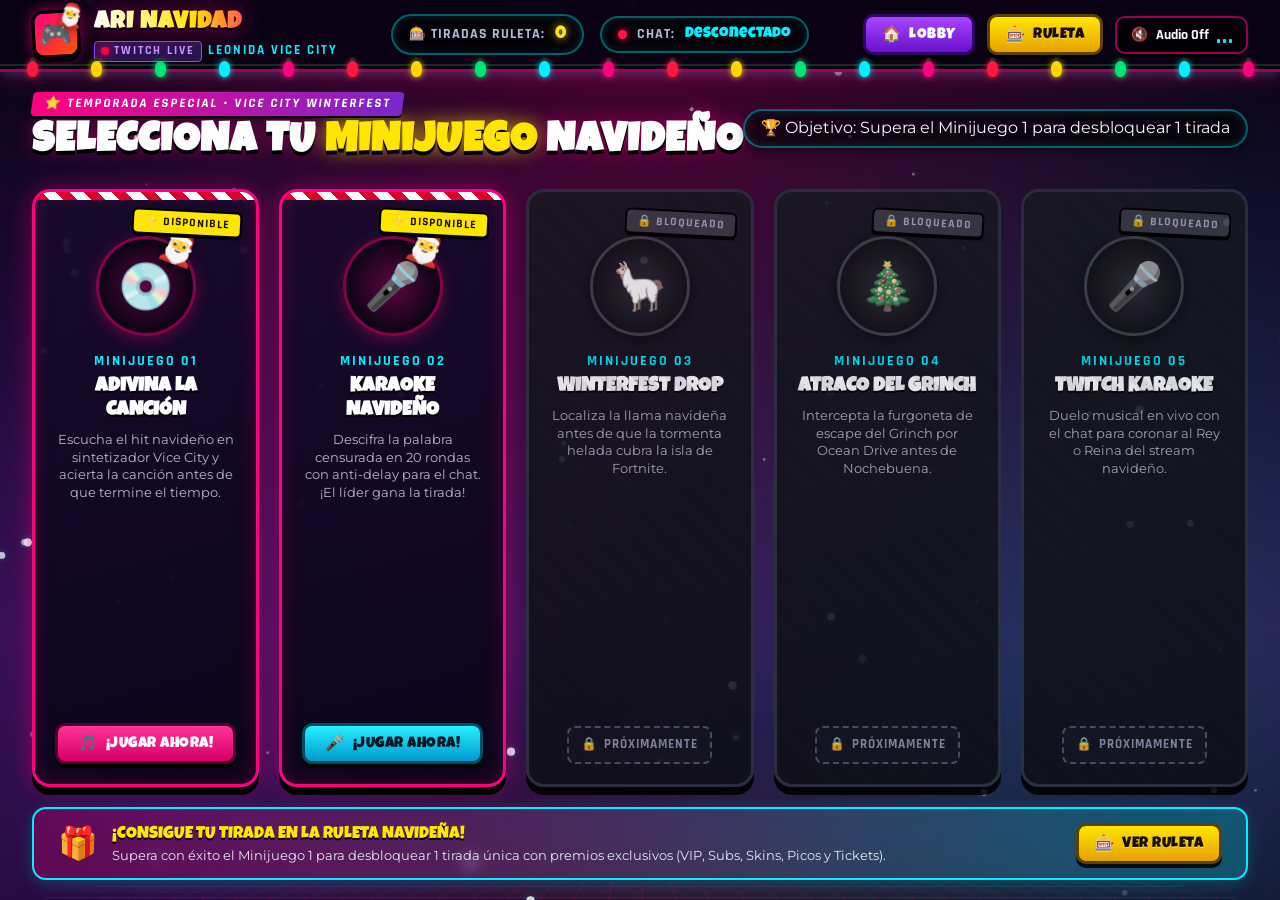
==== commit b8dd44da: "feat(twitch): Implementación de lectura en vivo de Twitch chat (#imarixu) con WebSockets nativos, Ca" ====
--- a/index.html
+++ b/index.html
@@ -57,11 +57,16 @@
         </div>
       </div>
 
-      <!-- Header Center: Spin Token HUD -->
+      <!-- Header Center: Spin Token HUD & Twitch WS Connection -->
       <div class="header-center">
         <div class="hud-pill" id="hud-spins-pill">
           <span class="hud-label">🎰 Tiradas Ruleta:</span>
           <span class="hud-value gold" id="header-spin-count">0</span>
+        </div>
+        <div class="hud-pill" id="twitch-ws-pill" title="Conexión WebSocket en vivo con el chat de Twitch">
+          <span class="twitch-status-dot connected" id="twitch-ws-dot"></span>
+          <span class="hud-label">Chat:</span>
+          <span class="hud-value" id="twitch-channel-display" style="font-size: 0.92rem; color: var(--gta-cyan);">#imarixu</span>
         </div>
       </div>
 
@@ -388,8 +393,8 @@
                 <span class="karaoke-phase-tag phase-active" id="karaoke-phase-badge">⚡ TIEMPO PARA RESPONDER (15s)</span>
               </div>
 
-              <!-- Circular SVG Timer -->
-              <div class="circular-timer-box" title="Tiempo de la ronda">
+              <!-- Overlay de Temporizador: Circular SVG Countdown Clock -->
+              <div class="circular-timer-box vote-timer-overlay" id="voteTimerOverlay" title="Cuenta atrás de la ronda">
                 <svg class="timer-svg" viewBox="0 0 110 110">
                   <circle class="timer-svg-bg" cx="55" cy="55" r="48"></circle>
                   <circle class="timer-svg-progress" id="timer-svg-circle" cx="55" cy="55" r="48"></circle>
@@ -465,6 +470,20 @@
           </aside>
 
         </div>
+
+        <!-- Feed en vivo lateral emergente ('live-votos-feed') -->
+        <aside class="live-votos-feed" id="live-votos-feed">
+          <div class="feed-header">
+            <div class="feed-title-box">
+              <span class="feed-live-dot"></span>
+              <span class="feed-title">ACERTANTES EN VIVO</span>
+            </div>
+            <span class="feed-count-badge" id="live-feed-counter">0</span>
+          </div>
+          <div class="feed-list" id="live-feed-list">
+            <!-- Dynamic entries from Twitch chat -->
+          </div>
+        </aside>
       </section>
 
       <!-- ====================================================================
@@ -543,6 +562,20 @@
   </div>
 
   <!-- ======================================================================
+       CAJA DESTACADA (ESTILO ILLOJUAN) - POP-IN AL ACERTAR EN EL CHAT
+       ====================================================================== -->
+  <div class="current-voter-box" id="currentVoterBox">
+    <div class="voter-box-candy-bar"></div>
+    <div class="voter-box-tag">
+      <span class="voter-sparkle">✨</span>
+      <span>¡ACIERTO EN EL CHAT!</span>
+      <span class="voter-sparkle">✨</span>
+    </div>
+    <div class="voter-name" id="currentVoterName">NOMBRE_USUARIO</div>
+    <div class="voter-score-badge">⭐ +1 PUNTO REGISTRADO</div>
+  </div>
+
+  <!-- ======================================================================
        MODAL 1: VICTORIA ROYALE EN MINIJUEGO 1 (DESBLOQUEO DE TIRADA)
        ====================================================================== -->
   <div class="modal-overlay" id="modal-victory">
--- a/css/animations.css
+++ b/css/animations.css
@@ -187,3 +187,36 @@
   0%, 100% { transform: translateY(0); }
   50% { transform: translateY(-8px); }
 }
+
+/* 10. IlloJuan Style Current Voter Box Pop-In */
+@keyframes voterPopIn {
+  0% {
+    transform: translate(-50%, -50%) scale(0.35) rotate(-4deg);
+    opacity: 0;
+    filter: blur(6px);
+  }
+  55% {
+    transform: translate(-50%, -50%) scale(1.12) rotate(1deg);
+    opacity: 1;
+    filter: blur(0);
+  }
+  75% {
+    transform: translate(-50%, -50%) scale(0.96) rotate(-0.5deg);
+  }
+  100% {
+    transform: translate(-50%, -50%) scale(1) rotate(0deg);
+    opacity: 1;
+  }
+}
+
+/* 11. Live Feed Slide-in */
+@keyframes feedSlideIn {
+  from {
+    transform: translateX(40px);
+    opacity: 0;
+  }
+  to {
+    transform: translateX(0);
+    opacity: 1;
+  }
+}
--- a/css/components.css
+++ b/css/components.css
@@ -872,11 +872,11 @@
 }
 
 /* Rarity Color Coding */
-.rarity-mythic { color: #ffd700; }
-.rarity-legendary { color: #00f0ff; }
-.rarity-epic { color: #cc44ff; }
-.rarity-uncommon { color: #22d3ee; }
+.rarity-mythic { color: #ffd700; text-shadow: 0 0 10px rgba(255, 215, 0, 0.4); }
+.rarity-legendary { color: #00f0ff; text-shadow: 0 0 10px rgba(0, 240, 255, 0.4); }
+.rarity-epic { color: #cc44ff; text-shadow: 0 0 10px rgba(204, 68, 255, 0.4); }
 .rarity-common { color: #ff5599; }
+.rarity-ticket-gold { color: #ffaa00; text-shadow: 0 0 10px rgba(255, 170, 0, 0.5); font-weight: 800; }
 
 .odd-right {
   display: flex;
@@ -897,8 +897,8 @@
 .rate-badge-mythic { background: #d4a000; color: #1a1100; }
 .rate-badge-legendary { background: #0099cc; }
 .rate-badge-epic { background: #7711aa; }
-.rate-badge-uncommon { background: #0077aa; }
 .rate-badge-common { background: #b30059; }
+.rate-badge-ticket-gold { background: linear-gradient(135deg, #e68a00, #b36200); color: #fff; border-color: #4a2800; }
 
 /* --------------------------------------------------------------------------
    7. Modals: Victory Royale & GTA Mission Passed
@@ -1544,3 +1544,238 @@
   align-items: center;
   gap: 6px;
 }
+
+/* --------------------------------------------------------------------------
+   9. Twitch Chat WebSocket UI: Caja Destacada (IlloJuan) & Live Feed
+   -------------------------------------------------------------------------- */
+
+/* Twitch Status Indicator in Header */
+.twitch-status-dot {
+  width: 9px;
+  height: 9px;
+  border-radius: 50%;
+  display: inline-block;
+  background: #ff1744;
+  box-shadow: 0 0 6px #ff1744;
+  transition: background-color 0.3s, box-shadow 0.3s;
+}
+
+.twitch-status-dot.connected {
+  background: #00e676;
+  box-shadow: 0 0 8px #00e676;
+  animation: liveBlink 1.4s infinite;
+}
+
+.twitch-status-dot.disconnected {
+  background: #ff1744;
+  box-shadow: 0 0 8px #ff1744;
+}
+
+/* Caja Destacada (Estilo IlloJuan) */
+.current-voter-box {
+  position: fixed;
+  top: 48%;
+  left: 50%;
+  transform: translate(-50%, -50%) scale(0.6);
+  z-index: 1500;
+  pointer-events: none;
+  background: linear-gradient(135deg, rgba(255, 0, 127, 0.96) 0%, rgba(121, 40, 202, 0.98) 55%, rgba(12, 5, 25, 0.98) 100%);
+  border: 4px solid var(--fn-yellow);
+  border-radius: 24px;
+  padding: 1.6rem 2.8rem;
+  text-align: center;
+  box-shadow: 0 12px 0 #000, 0 0 60px rgba(255, 0, 127, 0.75), inset 0 0 30px rgba(255, 230, 0, 0.3);
+  opacity: 0;
+  visibility: hidden;
+  transition: opacity 0.2s ease, visibility 0.2s;
+  min-width: 380px;
+  max-width: 90vw;
+}
+
+.current-voter-box.voter-box-show {
+  opacity: 1;
+  visibility: visible;
+}
+
+.current-voter-box.voter-box-popin {
+  animation: voterPopIn 0.38s cubic-bezier(0.175, 0.885, 0.32, 1.275) forwards;
+}
+
+.voter-box-candy-bar {
+  position: absolute;
+  top: 0;
+  left: 0;
+  right: 0;
+  height: 6px;
+  border-radius: 18px 18px 0 0;
+  background: repeating-linear-gradient(
+    45deg,
+    var(--candy-red) 0,
+    var(--candy-red) 10px,
+    var(--candy-white) 10px,
+    var(--candy-white) 20px
+  );
+}
+
+.voter-box-tag {
+  font-family: var(--font-hud);
+  font-size: 0.95rem;
+  font-weight: 700;
+  color: var(--fn-yellow);
+  letter-spacing: 2px;
+  text-transform: uppercase;
+  margin-bottom: 6px;
+  display: flex;
+  align-items: center;
+  justify-content: center;
+  gap: 8px;
+}
+
+.voter-name {
+  font-family: var(--font-display);
+  font-size: clamp(2rem, 3.8vw, 2.9rem);
+  color: #fff;
+  letter-spacing: 1px;
+  text-transform: uppercase;
+  text-shadow: 0 4px 0 #000, 0 0 25px var(--gta-cyan);
+  line-height: 1.1;
+  margin-bottom: 8px;
+  word-break: break-word;
+}
+
+.voter-score-badge {
+  display: inline-flex;
+  align-items: center;
+  gap: 6px;
+  font-family: var(--font-display);
+  font-size: 1.1rem;
+  color: #032410;
+  background: linear-gradient(180deg, #25f48b 0%, #05a353 100%);
+  border: 2px solid #000;
+  border-radius: 10px;
+  padding: 4px 14px;
+  box-shadow: 0 3px 0 #000;
+}
+
+/* Feed Lateral Emergente ('live-votos-feed') */
+.live-votos-feed {
+  position: fixed;
+  bottom: 24px;
+  right: 24px;
+  width: 280px;
+  max-height: 290px;
+  background: rgba(14, 7, 28, 0.94);
+  border: 2px solid var(--gta-cyan);
+  border-radius: 16px;
+  box-shadow: 0 8px 0 #000, 0 0 25px rgba(0, 240, 255, 0.35);
+  display: flex;
+  flex-direction: column;
+  z-index: 100;
+  backdrop-filter: blur(10px);
+  overflow: hidden;
+  transition: transform 0.3s cubic-bezier(0.175, 0.885, 0.32, 1.275);
+}
+
+.feed-header {
+  display: flex;
+  align-items: center;
+  justify-content: space-between;
+  padding: 8px 12px;
+  background: rgba(0, 0, 0, 0.6);
+  border-bottom: 1px solid rgba(0, 240, 255, 0.3);
+}
+
+.feed-title-box {
+  display: flex;
+  align-items: center;
+  gap: 8px;
+}
+
+.feed-live-dot {
+  width: 8px;
+  height: 8px;
+  border-radius: 50%;
+  background: #ff0044;
+  box-shadow: 0 0 8px #ff0044;
+  animation: liveBlink 1.2s infinite;
+}
+
+.feed-title {
+  font-family: var(--font-hud);
+  font-size: 0.8rem;
+  font-weight: 700;
+  letter-spacing: 1.5px;
+  color: var(--gta-cyan);
+  text-transform: uppercase;
+}
+
+.feed-count-badge {
+  font-family: var(--font-display);
+  font-size: 0.95rem;
+  color: var(--fn-yellow);
+  background: rgba(0, 0, 0, 0.5);
+  border: 1px solid var(--fn-yellow);
+  padding: 1px 8px;
+  border-radius: 6px;
+}
+
+.feed-list {
+  display: flex;
+  flex-direction: column;
+  gap: 6px;
+  padding: 8px 10px;
+  overflow-y: auto;
+  max-height: 220px;
+  scrollbar-width: thin;
+  scrollbar-color: var(--gta-cyan) rgba(0, 0, 0, 0.4);
+}
+
+.live-voto-item {
+  display: flex;
+  align-items: center;
+  gap: 8px;
+  background: rgba(0, 0, 0, 0.45);
+  border: 1px solid rgba(255, 255, 255, 0.1);
+  border-radius: 8px;
+  padding: 6px 10px;
+  animation: feedSlideIn 0.25s ease-out;
+}
+
+.voto-icon {
+  font-size: 16px;
+}
+
+.voto-user {
+  font-family: var(--font-display);
+  font-size: 0.9rem;
+  letter-spacing: 0.5px;
+  flex: 1;
+  white-space: nowrap;
+  overflow: hidden;
+  text-overflow: ellipsis;
+}
+
+.voto-badge {
+  font-family: var(--font-hud);
+  font-size: 0.75rem;
+  font-weight: 800;
+  color: #022010;
+  background: #25f48b;
+  padding: 2px 6px;
+  border-radius: 4px;
+}
+
+/* Timer Overlay wrapper */
+.vote-timer-overlay {
+  display: flex;
+  align-items: center;
+  justify-content: center;
+}
+
+@media (max-width: 1024px) {
+  .live-votos-feed {
+    position: static;
+    width: 100%;
+    margin-top: 10px;
+  }
+}
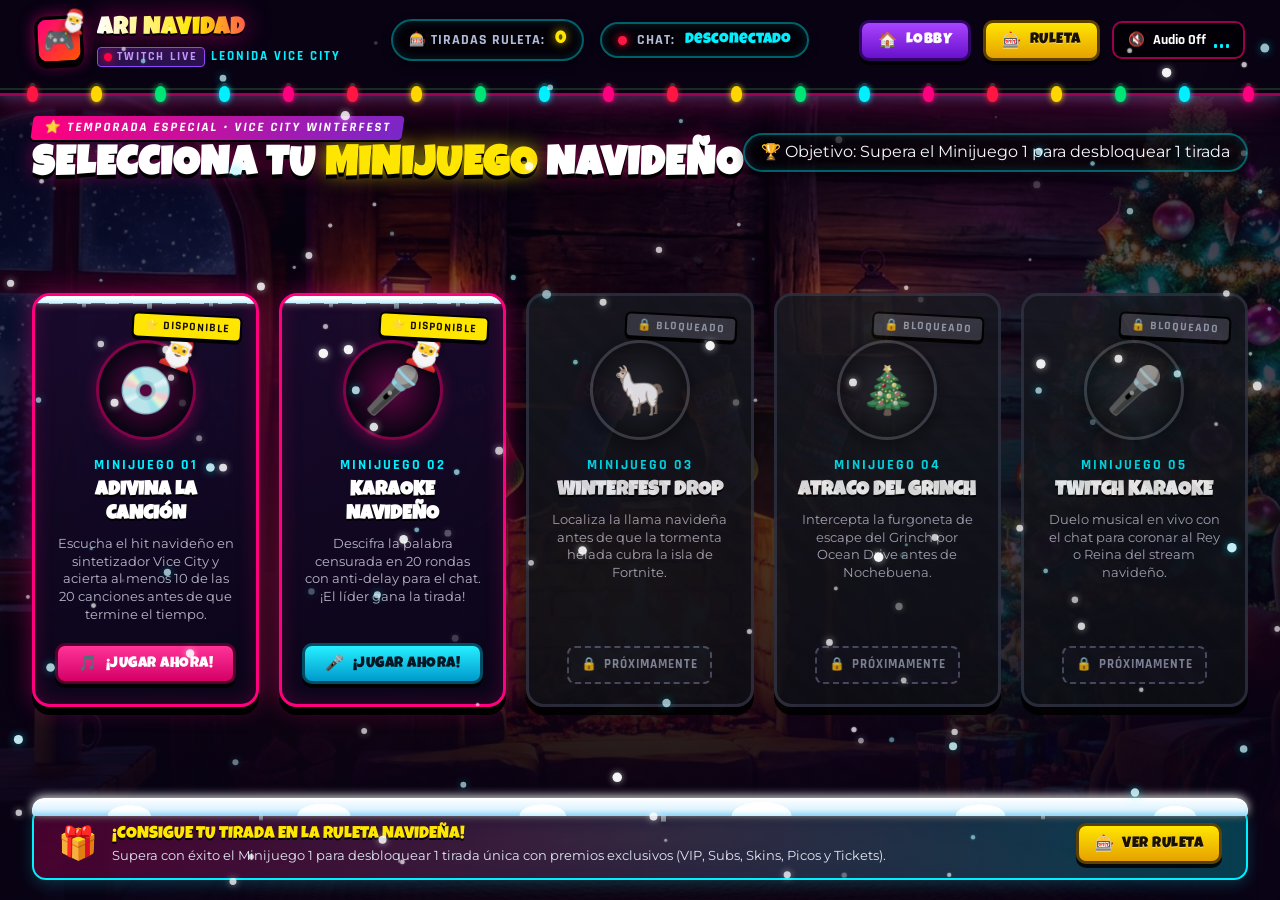
==== commit 466afddf: "Fondos de pantañña y arreglo de los dos minijuegos" ====
--- a/index.html
+++ b/index.html
@@ -27,10 +27,17 @@
 </head>
 <body>
 
-  <!-- Background Environment: Vice City Sunset + Horizon Grid -->
+  <!-- Background Environment: Cozy Christmas Cabin (Fortnite x GTA VI) + Live Animations -->
   <div class="app-background">
-    <div class="bg-grid"></div>
-    <div class="bg-palms"></div>
+    <div class="bg-cabin-scene"></div>
+    <div class="hearth-fire-glow"></div>
+    <div class="xmas-tree-glow"></div>
+    <div class="sky-window-stars">
+      <span class="shooting-star star-streak-1"></span>
+      <span class="shooting-star star-streak-2"></span>
+      <span class="shooting-star star-streak-3"></span>
+    </div>
+    <div class="bg-vignette-overlay"></div>
   </div>
 
   <!-- Interactive FX Canvases -->
@@ -72,10 +79,10 @@
 
       <!-- Header Action Controls -->
       <div class="header-actions">
-        <button class="fn-btn fn-btn-purple" id="nav-btn-lobby" title="Ir al Menú Principal">
+        <button class="fn-btn fn-btn-purple" id="nav-btn-lobby" onclick="window.ariNavigate('lobby')" title="Ir al Menú Principal">
           <span>🏠</span> Lobby
         </button>
-        <button class="fn-btn fn-btn-gold" id="nav-btn-roulette" title="Ir a la Ruleta">
+        <button class="fn-btn fn-btn-gold" id="nav-btn-roulette" onclick="window.ariNavigate('roulette')" title="Ir a la Ruleta">
           <span>🎰</span> Ruleta
         </button>
         <button class="audio-toggle-btn" id="audio-toggle" title="Activar/Desactivar Sonido">
@@ -139,7 +146,7 @@
         <div class="lobby-grid">
 
           <!-- CARD 1: Adivina la Canción Navideña (ACTIVO) -->
-          <article class="game-card card-active" id="card-minigame-1">
+          <article class="game-card card-active has-snow-cap" id="card-minigame-1" onclick="window.ariPlayMinigame(1)">
             <div class="card-candy-border"></div>
             <span class="card-badge-status badge-open">⭐ DISPONIBLE</span>
             
@@ -151,18 +158,18 @@
             <span class="card-meta-num">Minijuego 01</span>
             <h3 class="card-title">Adivina la Canción</h3>
             <p class="card-desc">
-              Escucha el hit navideño en sintetizador Vice City y acierta la canción antes de que termine el tiempo.
+              Escucha el hit navideño en sintetizador Vice City y acierta al menos 10 de las 20 canciones antes de que termine el tiempo.
             </p>
 
             <div class="card-action">
-              <button class="fn-btn fn-btn-pink" id="btn-play-minigame1">
+              <button class="fn-btn fn-btn-pink" id="btn-play-minigame1" onclick="event.stopPropagation(); window.ariPlayMinigame(1);">
                 <span>🎵</span> ¡JUGAR AHORA!
               </button>
             </div>
           </article>
 
           <!-- CARD 2: Karaoke Navideño (ACTIVO) -->
-          <article class="game-card card-active" id="card-minigame-2">
+          <article class="game-card card-active has-snow-cap" id="card-minigame-2" onclick="window.ariPlayMinigame(2)">
             <div class="card-candy-border"></div>
             <span class="card-badge-status badge-open">⭐ DISPONIBLE</span>
 
@@ -178,7 +185,7 @@
             </p>
 
             <div class="card-action">
-              <button class="fn-btn fn-btn-cyan" id="btn-play-minigame2">
+              <button class="fn-btn fn-btn-cyan" id="btn-play-minigame2" onclick="event.stopPropagation(); window.ariPlayMinigame(2);">
                 <span>🎤</span> ¡JUGAR AHORA!
               </button>
             </div>
@@ -253,7 +260,7 @@
         </div>
 
         <!-- Lobby Bottom Banner Explainer -->
-        <div class="lobby-footer-banner">
+        <div class="lobby-footer-banner has-snow-cap">
           <div class="banner-left">
             <span class="banner-icon">🎁</span>
             <div>
@@ -261,7 +268,7 @@
               <div class="banner-desc">Supera con éxito el Minijuego 1 para desbloquear 1 tirada única con premios exclusivos (VIP, Subs, Skins, Picos y Tickets).</div>
             </div>
           </div>
-          <button class="fn-btn fn-btn-gold" id="lobby-cta-wheel">
+          <button class="fn-btn fn-btn-gold" id="lobby-cta-wheel" onclick="window.ariNavigate('roulette')">
             <span>🎰</span> Ver Ruleta
           </button>
         </div>
@@ -278,9 +285,45 @@
               Adivina la <span class="highlight-cyan">Canción</span> Navideña
             </h2>
           </div>
-          <button class="fn-btn fn-btn-purple btn-back-lobby">
-            <span>⬅</span> Volver al Lobby
-          </button>
+          <div class="view-header-actions">
+            <button class="fn-btn fn-btn-gold" id="btn-toggle-instructions-m1">
+              <span>📜</span> Instrucciones
+            </button>
+            <button class="fn-btn fn-btn-purple btn-back-lobby" onclick="window.ariNavigate('lobby')">
+              <span>⬅</span> Volver al Lobby
+            </button>
+          </div>
+        </div>
+
+        <!-- Apartado de Instrucciones Minijuego 1 -->
+        <div class="game-instructions-card has-snow-cap" id="instructions-card-m1">
+          <div class="instructions-header" id="instructions-header-m1">
+            <div class="instructions-title-wrap">
+              <span class="instructions-icon">📜</span>
+              <h4 class="instructions-title">¿CÓMO FUNCIONA? • RETO MUSICAL (20 RONDAS)</h4>
+            </div>
+            <span class="instructions-toggle-pill" id="instructions-pill-m1">Ocultar ▲</span>
+          </div>
+          <div class="instructions-body" id="instructions-body-m1">
+            <div class="instruction-step">
+              <span class="step-badge">1</span>
+              <div>
+                <strong>Escucha la Canción:</strong> En cada una de las <strong>20 rondas</strong>, el sintetizador navideño reproducirá una melodía. Puedes usar <em>"🔁 Repetir Melodía"</em> cuantas veces necesites.
+              </div>
+            </div>
+            <div class="instruction-step">
+              <span class="step-badge">2</span>
+              <div>
+                <strong>Contrarreloj de 15s:</strong> Pulsa una de las 4 opciones (A, B, C o D) antes de que el temporizador llegue a cero.
+              </div>
+            </div>
+            <div class="instruction-step">
+              <span class="step-badge">3</span>
+              <div>
+                <strong>Objetivo de Victoria:</strong> Acierta al menos <strong>10 canciones de las 20</strong> para desbloquear <strong>1 Tirada en la Ruleta Navideña</strong> con premios exclusivos (VIP, Subs, Skins, Picos y Tickets Dorados).
+              </div>
+            </div>
+          </div>
         </div>
 
         <div class="quiz-screen-layout">
@@ -289,11 +332,11 @@
           <div class="quiz-top-hud">
             <div class="hud-stat-box">
               <span class="stat-label">Canción</span>
-              <span class="stat-value" id="quiz-round-display">1 / 3</span>
+              <span class="stat-value" id="quiz-round-display">1 / 20</span>
             </div>
             <div class="hud-stat-box">
-              <span class="stat-label">Aciertos Requeridos</span>
-              <span class="stat-value gold" id="quiz-score-display">0 / 3</span>
+              <span class="stat-label">Aciertos (Meta: 10)</span>
+              <span class="stat-value gold" id="quiz-score-display">0 / 20</span>
             </div>
             <div class="hud-stat-box">
               <span class="stat-label">Tiempo</span>
@@ -376,9 +419,51 @@
               Karaoke <span class="highlight-yellow">Navideño</span> Leonida
             </h2>
           </div>
-          <button class="fn-btn fn-btn-purple btn-back-lobby">
-            <span>⬅</span> Volver al Lobby
-          </button>
+          <div class="view-header-actions">
+            <button class="fn-btn fn-btn-gold" id="btn-toggle-instructions-m2">
+              <span>📜</span> Instrucciones
+            </button>
+            <button class="fn-btn fn-btn-purple btn-back-lobby" onclick="window.ariNavigate('lobby')">
+              <span>⬅</span> Volver al Lobby
+            </button>
+          </div>
+        </div>
+
+        <!-- Apartado de Instrucciones Minijuego 2 -->
+        <div class="game-instructions-card has-snow-cap" id="instructions-card-m2">
+          <div class="instructions-header" id="instructions-header-m2">
+            <div class="instructions-title-wrap">
+              <span class="instructions-icon">📜</span>
+              <h4 class="instructions-title">¿CÓMO FUNCIONA? • KARAOKE ANTI-DELAY (20 RONDAS)</h4>
+            </div>
+            <span class="instructions-toggle-pill" id="instructions-pill-m2">Ocultar ▲</span>
+          </div>
+          <div class="instructions-body" id="instructions-body-m2">
+            <div class="instruction-step">
+              <span class="step-badge">1</span>
+              <div>
+                <strong>Palabra Censurada:</strong> Cada una de las <strong>20 rondas</strong> muestra la letra de un villancico clásico con una palabra faltante (<span class="censored-highlight">___________</span>).
+              </div>
+            </div>
+            <div class="instruction-step">
+              <span class="step-badge">2</span>
+              <div>
+                <strong>Tecnología Anti-Delay (15s):</strong> <em>¡Sin importar la latencia del stream de Twitch!</em> Todos los espectadores que escriban la palabra correcta en el chat durante los 15s reciben +1 punto.
+              </div>
+            </div>
+            <div class="instruction-step">
+              <span class="step-badge">3</span>
+              <div>
+                <strong>Participa o Simula:</strong> Escribe tu respuesta en el campo inferior y pulsa <em>"📨 Enviar"</em> o pulsa <em>"🤖 Simular Chat"</em> para generar respuestas automáticas de espectadores en vivo.
+              </div>
+            </div>
+            <div class="instruction-step">
+              <span class="step-badge">4</span>
+              <div>
+                <strong>Premio Top 1:</strong> Tras la Ronda 20, el líder de la clasificación se lleva <strong>1 Tirada en la Ruleta Navideña</strong>. Si hay empate, ¡se desempata al azar en vivo!
+              </div>
+            </div>
+          </div>
         </div>
 
         <div class="karaoke-screen-layout">
@@ -497,7 +582,7 @@
               Ruleta Navideña <span class="highlight-yellow">VIP</span>
             </h2>
           </div>
-          <button class="fn-btn fn-btn-purple btn-back-lobby">
+          <button class="fn-btn fn-btn-purple btn-back-lobby" onclick="window.ariNavigate('lobby')">
             <span>⬅</span> Volver al Lobby
           </button>
         </div>
@@ -542,7 +627,7 @@
           </div>
 
           <!-- Right Side: Drop Rates & Odds Legend Panel -->
-          <aside class="drop-rates-panel">
+          <aside class="drop-rates-panel has-snow-cap">
             <div class="panel-header">
               <h3 class="panel-title">
                 <span>📜</span> LEYENDA DE PREMIOS & PROBABILIDADES
@@ -593,10 +678,10 @@
       </div>
 
       <div class="modal-actions">
-        <button class="fn-btn fn-btn-gold" id="btn-modal-go-roulette" style="font-size: 1.25rem; padding: 14px;">
+        <button class="fn-btn fn-btn-gold" id="btn-modal-go-roulette" onclick="window.ariNavigate('roulette')" style="font-size: 1.25rem; padding: 14px;">
           <span>🎰</span> ¡IR A LA RULETA NAVIDEÑA!
         </button>
-        <button class="fn-btn fn-btn-purple" id="btn-modal-victory-lobby">
+        <button class="fn-btn fn-btn-purple" id="btn-modal-victory-lobby" onclick="window.ariNavigate('lobby')">
           <span>🏠</span> Volver al Lobby
         </button>
       </div>
@@ -620,10 +705,10 @@
       </div>
 
       <div class="modal-actions">
-        <button class="fn-btn fn-btn-gold" id="btn-karaoke-go-roulette" style="font-size: 1.25rem; padding: 14px;">
+        <button class="fn-btn fn-btn-gold" id="btn-karaoke-go-roulette" onclick="window.ariNavigate('roulette')" style="font-size: 1.25rem; padding: 14px;">
           <span>🎰</span> ¡IR A LA RULETA NAVIDEÑA!
         </button>
-        <button class="fn-btn fn-btn-purple" id="btn-karaoke-victory-lobby">
+        <button class="fn-btn fn-btn-purple" id="btn-karaoke-victory-lobby" onclick="window.ariNavigate('lobby')">
           <span>🏠</span> Volver al Lobby
         </button>
       </div>
@@ -663,8 +748,8 @@
     <span id="toast-message">Bóveda sellada</span>
   </div>
 
-  <!-- JavaScript Modular Scripts -->
-  <script type="module" src="./js/main.js"></script>
+  <!-- JavaScript Application Script (Compatible with file:// and http/https) -->
+  <script src="./js/bundle.js"></script>
 
 </body>
 </html>
--- a/css/main.css
+++ b/css/main.css
@@ -39,7 +39,7 @@
   --font-hud: 'Rajdhani', sans-serif;
 
   /* Dimensions */
-  --header-height: 72px;
+  --header-height: 96px;
   --max-content-width: 1400px;
 }
 
@@ -64,53 +64,157 @@
   position: relative;
 }
 
-/* Background Scene: Vice City Leonida Sunset + Christmas Atmosphere */
+/* Background Scene: Fortnite x GTA VI Cozy Christmas Cabin + Live Animations */
 .app-background {
   position: fixed;
   inset: 0;
   z-index: 0;
   pointer-events: none;
+  overflow: hidden;
+  background-color: #0c0519;
+}
+
+.bg-cabin-scene {
+  position: absolute;
+  inset: -15px;
+  background: url('../assets/christmas_cabin_bg.jpg') center center / cover no-repeat;
+  filter: brightness(0.82) saturate(1.15) contrast(1.08);
+  transform: scale(1.02);
+  animation: cabinAmbientBreathe 24s ease-in-out infinite alternate;
+}
+
+@keyframes cabinAmbientBreathe {
+  0% { transform: scale(1.02) translate(0, 0); }
+  50% { transform: scale(1.035) translate(-4px, -2px); }
+  100% { transform: scale(1.02) translate(2px, 1px); }
+}
+
+/* Fireplace Hearth Flickering Glow */
+.hearth-fire-glow {
+  position: absolute;
+  left: 10%;
+  bottom: 12%;
+  width: 440px;
+  height: 380px;
+  background: radial-gradient(circle, rgba(255, 120, 0, 0.45) 0%, rgba(255, 45, 0, 0.22) 42%, transparent 75%);
+  filter: blur(28px);
+  mix-blend-mode: screen;
+  pointer-events: none;
+  animation: hearthFlicker 3s infinite alternate ease-in-out;
+}
+
+@keyframes hearthFlicker {
+  0% { opacity: 0.65; transform: scale(0.96) translate(0, 0); }
+  25% { opacity: 0.95; transform: scale(1.06) translate(2px, -3px); }
+  50% { opacity: 0.72; transform: scale(0.98) translate(-1px, 2px); }
+  75% { opacity: 1; transform: scale(1.08) translate(3px, -2px); }
+  100% { opacity: 0.78; transform: scale(1.02) translate(-2px, 1px); }
+}
+
+/* Christmas Tree Twinkling Glow & Light Refraction */
+.xmas-tree-glow {
+  position: absolute;
+  right: 12%;
+  bottom: 10%;
+  width: 460px;
+  height: 500px;
   background: 
-    radial-gradient(circle at 50% 15%, rgba(255, 0, 127, 0.22) 0%, transparent 60%),
-    radial-gradient(circle at 85% 75%, rgba(0, 240, 255, 0.18) 0%, transparent 50%),
-    radial-gradient(circle at 15% 85%, rgba(121, 40, 202, 0.25) 0%, transparent 55%),
-    linear-gradient(180deg, #090314 0%, #17072b 40%, #2b0b3f 70%, #150524 100%);
+    radial-gradient(circle at 45% 40%, rgba(255, 215, 0, 0.26) 0%, transparent 50%),
+    radial-gradient(circle at 65% 55%, rgba(0, 240, 255, 0.22) 0%, transparent 45%),
+    radial-gradient(circle at 40% 70%, rgba(255, 0, 127, 0.22) 0%, transparent 45%);
+  filter: blur(32px);
+  mix-blend-mode: screen;
+  pointer-events: none;
+  animation: treeLightsPulse 4.5s infinite alternate ease-in-out;
+}
+
+@keyframes treeLightsPulse {
+  0% { opacity: 0.55; filter: blur(28px) hue-rotate(0deg); }
+  50% { opacity: 0.95; filter: blur(36px) hue-rotate(15deg); }
+  100% { opacity: 0.6; filter: blur(30px) hue-rotate(-15deg); }
+}
+
+/* Shooting Stars Passing Across Window Sky */
+.sky-window-stars {
+  position: absolute;
+  top: 0;
+  left: 0;
+  width: 100%;
+  height: 60%;
   overflow: hidden;
-}
-
-/* Vice City Synthwave Horizon Grid & Palms */
-.bg-grid {
-  position: absolute;
-  bottom: -60px;
-  left: -20%;
-  right: -20%;
-  height: 320px;
+  pointer-events: none;
+  z-index: 1;
+}
+
+.shooting-star {
+  position: absolute;
+  height: 2px;
+  background: linear-gradient(90deg, #ffffff 0%, rgba(0, 240, 255, 0.85) 50%, transparent 100%);
+  border-radius: 999px;
+  filter: drop-shadow(0 0 6px rgba(0, 240, 255, 0.9));
+  opacity: 0;
+}
+
+.star-streak-1 {
+  top: 15%;
+  left: 56%;
+  width: 130px;
+  transform: rotate(-35deg);
+  animation: shootStarRun 7s infinite 1.2s ease-out;
+}
+
+.star-streak-2 {
+  top: 24%;
+  left: 72%;
+  width: 95px;
+  transform: rotate(-30deg);
+  animation: shootStarRun 9.5s infinite 4.2s ease-out;
+}
+
+.star-streak-3 {
+  top: 9%;
+  left: 42%;
+  width: 145px;
+  transform: rotate(-38deg);
+  animation: shootStarRun 12s infinite 7.5s ease-out;
+}
+
+@keyframes shootStarRun {
+  0% {
+    transform: rotate(-35deg) translateX(0);
+    opacity: 0;
+  }
+  3% {
+    opacity: 1;
+  }
+  10% {
+    transform: rotate(-35deg) translateX(-260px);
+    opacity: 0;
+  }
+  100% {
+    transform: rotate(-35deg) translateX(-260px);
+    opacity: 0;
+  }
+}
+
+/* Semi-transparent Vignette Overlay so HUD & Text are 100% Readable */
+.bg-vignette-overlay {
+  position: absolute;
+  inset: 0;
   background: 
-    linear-gradient(transparent 75%, rgba(0, 240, 255, 0.28) 98%),
-    repeating-linear-gradient(90deg, transparent 0, transparent 48px, rgba(255, 0, 127, 0.16) 48px, rgba(255, 0, 127, 0.16) 50px),
-    repeating-linear-gradient(0deg, transparent 0, transparent 30px, rgba(0, 240, 255, 0.15) 30px, rgba(0, 240, 255, 0.15) 32px);
-  transform: perspective(400px) rotateX(65deg);
-  transform-origin: bottom center;
-  opacity: 0.7;
-}
-
-.bg-palms {
-  position: absolute;
-  bottom: 0;
-  left: 0;
-  right: 0;
-  height: 180px;
-  background-image: radial-gradient(ellipse at bottom, rgba(255, 85, 0, 0.15) 0%, transparent 70%);
-  pointer-events: none;
-  opacity: 0.6;
-}
-
-/* Snow Particles Canvas (Full screen layer) */
+    radial-gradient(ellipse at 50% 30%, rgba(9, 3, 22, 0.4) 0%, rgba(9, 3, 22, 0.8) 100%),
+    linear-gradient(180deg, rgba(8, 2, 18, 0.65) 0%, transparent 35%, rgba(6, 1, 14, 0.85) 100%);
+  pointer-events: none;
+}
+
+/* Snow Particles Canvas (Constantly falling over screen layer) */
 #snow-canvas {
   position: fixed;
   inset: 0;
-  z-index: 1;
-  pointer-events: none;
+  width: 100vw;
+  height: 100vh;
+  z-index: 998; /* In front of cards, under modals (1000) and confetti (999) */
+  pointer-events: none; /* Clicks pass straight through */
 }
 
 /* Confetti Canvas for Victory Celebrations */
@@ -131,19 +235,20 @@
   flex-direction: column;
 }
 
-/* Twitch Stream Top Header HUD */
+/* Twitch Stream Top Header HUD - Enhanced Height & Padding for Fairy Lights */
 .stream-header {
   height: var(--header-height);
+  min-height: 96px;
   width: 100%;
-  background: rgba(9, 3, 20, 0.92);
-  backdrop-filter: blur(12px);
-  -webkit-backdrop-filter: blur(12px);
+  background: rgba(9, 3, 20, 0.94);
+  backdrop-filter: blur(14px);
+  -webkit-backdrop-filter: blur(14px);
   border-bottom: 3px solid rgba(255, 0, 127, 0.6);
-  box-shadow: 0 4px 25px rgba(255, 0, 127, 0.3), 0 2px 10px rgba(0, 240, 255, 0.2);
+  box-shadow: 0 6px 30px rgba(255, 0, 127, 0.35), 0 2px 12px rgba(0, 240, 255, 0.25);
   display: flex;
   align-items: center;
   justify-content: space-between;
-  padding: 0 2rem;
+  padding: 0.6rem 2.2rem 1.4rem 2.2rem;
   position: relative;
   z-index: 100;
   flex-shrink: 0;
@@ -456,23 +561,122 @@
 }
 
 .spa-view.active-view {
-  display: flex;
-  opacity: 1;
+  display: flex !important;
+  opacity: 1 !important;
   pointer-events: auto;
   transform: scale(1) translateY(0);
   z-index: 10;
-  animation: fadeInView 0.22s ease-out forwards;
+  animation: fadeInView 0.18s ease-out forwards;
 }
 
 @keyframes fadeInView {
-  from { opacity: 0; transform: scale(0.98); }
+  from { opacity: 0.6; transform: scale(0.99); }
   to { opacity: 1; transform: scale(1); }
+}
+
+/* --------------------------------------------------------------------------
+   Snow Accumulation Effect on Blocks (.has-snow-cap)
+   Progressive snow buildup with fluffy mounds and winter glisten
+   -------------------------------------------------------------------------- */
+.has-snow-cap {
+  position: relative;
+}
+
+.has-snow-cap::before {
+  content: '';
+  position: absolute;
+  top: -11px;
+  left: -2px;
+  right: -2px;
+  height: 18px;
+  pointer-events: none;
+  z-index: 15;
+  transform-origin: bottom center;
+  background-image: 
+    radial-gradient(ellipse 26px 13px at 8% 100%, #ffffff 82%, transparent 84%),
+    radial-gradient(ellipse 32px 15px at 24% 100%, #ffffff 82%, transparent 84%),
+    radial-gradient(ellipse 28px 14px at 42% 100%, #ffffff 82%, transparent 84%),
+    radial-gradient(ellipse 36px 17px at 60% 100%, #ffffff 82%, transparent 84%),
+    radial-gradient(ellipse 30px 14px at 78% 100%, #ffffff 82%, transparent 84%),
+    radial-gradient(ellipse 25px 12px at 94% 100%, #ffffff 82%, transparent 84%),
+    linear-gradient(180deg, #ffffff 0%, #e0f4ff 60%, rgba(190, 230, 255, 0.95) 100%);
+  border-radius: 12px 12px 4px 4px;
+  box-shadow: 
+    0 -2px 10px rgba(255, 255, 255, 0.85),
+    0 3px 6px rgba(0, 0, 0, 0.4),
+    inset 0 2px 3px #ffffff,
+    inset 0 -2px 4px rgba(0, 200, 255, 0.3);
+  animation: snowAccumulateDrift 8s cubic-bezier(0.25, 1, 0.5, 1) forwards, snowCapShimmer 3.5s infinite ease-in-out;
+}
+
+/* Subtle hanging icicle drips */
+.has-snow-cap::after {
+  content: '';
+  position: absolute;
+  top: 5px;
+  left: 12px;
+  right: 12px;
+  height: 8px;
+  pointer-events: none;
+  z-index: 14;
+  background-image:
+    linear-gradient(180deg, rgba(255, 255, 255, 0.95) 0%, rgba(180, 240, 255, 0.7) 70%, transparent 100%),
+    linear-gradient(180deg, rgba(255, 255, 255, 0.95) 0%, rgba(180, 240, 255, 0.7) 70%, transparent 100%),
+    linear-gradient(180deg, rgba(255, 255, 255, 0.95) 0%, rgba(180, 240, 255, 0.7) 70%, transparent 100%);
+  background-size: 4px 7px, 5px 9px, 4px 6px;
+  background-position: 18% 0, 52% 0, 84% 0;
+  background-repeat: no-repeat;
+  filter: drop-shadow(0 1px 2px rgba(0,0,0,0.3));
+  opacity: 0;
+  animation: icicleFadeIn 7s ease-out 2s forwards;
+}
+
+@keyframes snowAccumulateDrift {
+  0% {
+    transform: scaleY(0.1) translateY(6px);
+    opacity: 0.2;
+    filter: blur(1px);
+  }
+  30% {
+    transform: scaleY(0.4) translateY(3px);
+    opacity: 0.65;
+    filter: blur(0.5px);
+  }
+  65% {
+    transform: scaleY(0.8) translateY(1px);
+    opacity: 0.9;
+    filter: blur(0px);
+  }
+  100% {
+    transform: scaleY(1) translateY(0);
+    opacity: 1;
+    filter: blur(0px);
+  }
+}
+
+@keyframes snowCapShimmer {
+  0%, 100% {
+    box-shadow: 0 -2px 10px rgba(255, 255, 255, 0.85), 0 3px 6px rgba(0, 0, 0, 0.4), inset 0 2px 3px #ffffff, inset 0 -2px 4px rgba(0, 200, 255, 0.3);
+  }
+  50% {
+    box-shadow: 0 -3px 14px rgba(255, 255, 255, 1), 0 3px 6px rgba(0, 0, 0, 0.4), inset 0 2px 4px #ffffff, inset 0 -2px 6px rgba(0, 240, 255, 0.5);
+  }
+}
+
+@keyframes icicleFadeIn {
+  from { opacity: 0; transform: scaleY(0.3); }
+  to { opacity: 0.85; transform: scaleY(1); }
 }
 
 /* Responsive adjustments */
 @media (max-width: 1024px) {
   .stream-header {
-    padding: 0 1rem;
+    height: auto;
+    min-height: 96px;
+    padding: 0.8rem 1rem 1.6rem 1rem;
+    flex-wrap: wrap;
+    gap: 12px;
+    justify-content: center;
   }
   .spa-view {
     padding: 1rem 1.25rem;
--- a/css/components.css
+++ b/css/components.css
@@ -9,10 +9,10 @@
    -------------------------------------------------------------------------- */
 .fairy-lights-garland {
   position: absolute;
-  bottom: -9px;
+  bottom: -11px;
   left: 0;
   right: 0;
-  height: 18px;
+  height: 20px;
   display: flex;
   justify-content: space-around;
   align-items: center;
@@ -142,9 +142,8 @@
   grid-template-columns: repeat(5, 1fr);
   gap: 1.25rem;
   width: 100%;
-  flex: 1;
+  margin: auto 0;
   align-items: stretch;
-  min-height: 0;
 }
 
 /* Common Minigame Card Style */
@@ -274,8 +273,8 @@
   font-size: 0.82rem;
   color: #b9b6c8;
   line-height: 1.35;
-  margin-bottom: 1rem;
-  flex: 1;
+  margin-bottom: 1.25rem;
+  flex-grow: 1;
 }
 
 /* Locked Minigame Cards (2 to 5) - GTA Vault / Fortnite Safe Aesthetic */
@@ -371,6 +370,135 @@
 .banner-desc {
   font-size: 0.82rem;
   color: #e2e8f5;
+}
+
+/* Header Action Groups in Views */
+.view-header-actions {
+  display: flex;
+  align-items: center;
+  gap: 12px;
+  flex-wrap: wrap;
+}
+
+/* --------------------------------------------------------------------------
+   Apartado de Instrucciones para Minijuegos (GTA x Fortnite HUD Card)
+   -------------------------------------------------------------------------- */
+.game-instructions-card {
+  background: linear-gradient(135deg, rgba(24, 12, 45, 0.94) 0%, rgba(10, 5, 22, 0.96) 100%);
+  border: 2px solid var(--fn-yellow);
+  border-radius: 16px;
+  box-shadow: 0 6px 0 #000, 0 0 25px rgba(255, 230, 0, 0.25);
+  padding: 0.9rem 1.4rem;
+  margin-bottom: 1.25rem;
+  max-width: var(--max-content-width);
+  width: 100%;
+  margin-left: auto;
+  margin-right: auto;
+  position: relative;
+  overflow: hidden;
+  transition: all 0.25s ease;
+}
+
+.instructions-header {
+  display: flex;
+  align-items: center;
+  justify-content: space-between;
+  gap: 12px;
+  cursor: pointer;
+  user-select: none;
+}
+
+.instructions-title-wrap {
+  display: flex;
+  align-items: center;
+  gap: 10px;
+}
+
+.instructions-icon {
+  font-size: 1.4rem;
+  filter: drop-shadow(0 2px 4px rgba(0,0,0,0.5));
+}
+
+.instructions-title {
+  font-family: var(--font-display);
+  font-size: 1rem;
+  color: var(--fn-yellow);
+  text-transform: uppercase;
+  letter-spacing: 1px;
+  text-shadow: 0 2px 0 #000;
+  margin: 0;
+}
+
+.instructions-toggle-pill {
+  font-family: var(--font-hud);
+  font-size: 0.75rem;
+  font-weight: 700;
+  color: var(--gta-cyan);
+  background: rgba(0, 240, 255, 0.15);
+  border: 1px solid var(--gta-cyan);
+  border-radius: 20px;
+  padding: 4px 12px;
+  letter-spacing: 0.5px;
+  text-transform: uppercase;
+  transition: all 0.2s ease;
+  white-space: nowrap;
+}
+
+.instructions-toggle-pill:hover {
+  background: rgba(0, 240, 255, 0.3);
+  transform: scale(1.04);
+}
+
+.instructions-body {
+  margin-top: 0.85rem;
+  display: grid;
+  grid-template-columns: repeat(auto-fit, minmax(240px, 1fr));
+  gap: 0.85rem;
+  border-top: 1px solid rgba(255, 255, 255, 0.1);
+  padding-top: 0.85rem;
+  transition: all 0.3s ease;
+}
+
+.instructions-body.collapsed {
+  display: none;
+}
+
+.instruction-step {
+  display: flex;
+  align-items: flex-start;
+  gap: 10px;
+  background: rgba(0, 0, 0, 0.35);
+  border: 1px solid rgba(255, 255, 255, 0.08);
+  border-radius: 10px;
+  padding: 0.65rem 0.9rem;
+  font-size: 0.82rem;
+  line-height: 1.35;
+  color: #d8e2f0;
+}
+
+.instruction-step strong {
+  color: var(--gta-cyan);
+}
+
+.instruction-step em {
+  color: var(--fn-yellow);
+  font-style: normal;
+  font-weight: 700;
+}
+
+.step-badge {
+  font-family: var(--font-display);
+  font-size: 0.85rem;
+  background: var(--fn-yellow);
+  color: #1a1000;
+  width: 24px;
+  height: 24px;
+  border-radius: 50%;
+  display: inline-flex;
+  align-items: center;
+  justify-content: center;
+  flex-shrink: 0;
+  box-shadow: 0 2px 0 #000;
 }
 
 /* --------------------------------------------------------------------------
@@ -1044,6 +1172,8 @@
   }
   .lobby-grid {
     grid-template-columns: repeat(auto-fit, minmax(200px, 1fr));
+    gap: 1rem;
+    margin: 1rem 0;
   }
   .karaoke-screen-layout {
     grid-template-columns: 1fr;
@@ -1772,7 +1902,7 @@
   justify-content: center;
 }
 
-@media (max-width: 1024px) {
+@media (max-width: 1280px) {
   .live-votos-feed {
     position: static;
     width: 100%;
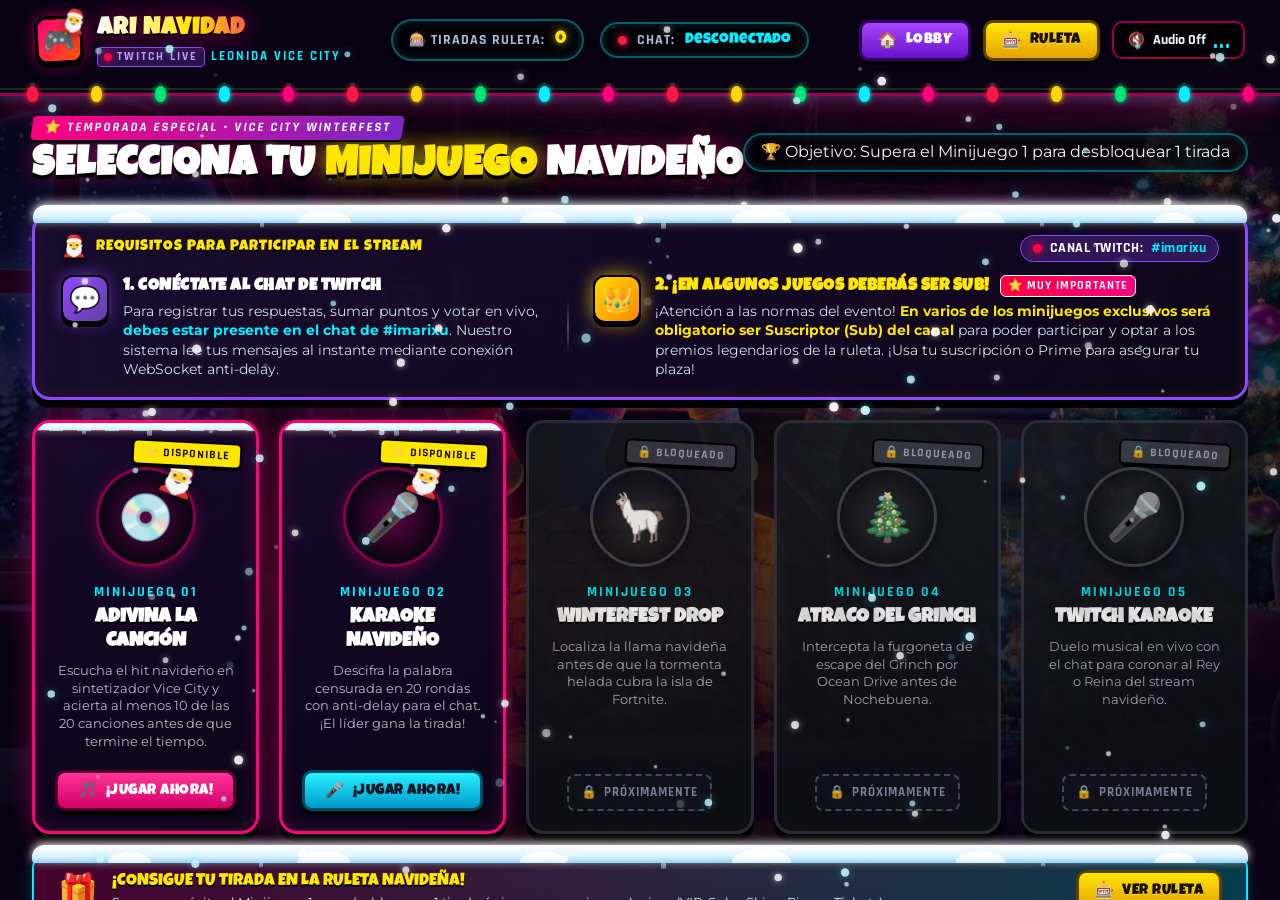
==== commit 23cf09de: "Formatos arreglados" ====
--- a/index.html
+++ b/index.html
@@ -142,6 +142,48 @@
           </div>
         </div>
 
+        <!-- Caja Navideña de Requisitos de Participación: Chat de Twitch & Sub del Canal -->
+        <section class="twitch-rules-banner has-snow-cap" id="twitch-participation-card">
+          <div class="rules-candy-strip"></div>
+          <div class="rules-badge-row">
+            <span class="rules-tag"><span class="badge-icon">🎅</span> REQUISITOS PARA PARTICIPAR EN EL STREAM</span>
+            <span class="twitch-live-pill">
+              <span class="twitch-dot-pulse"></span> CANAL TWITCH: <strong>#imarixu</strong>
+            </span>
+          </div>
+
+          <div class="rules-content-grid">
+            <div class="rule-item">
+              <div class="rule-icon-box twitch-icon-bg">
+                <span>💬</span>
+              </div>
+              <div class="rule-text-group">
+                <h4 class="rule-title">1. Conéctate al Chat de Twitch</h4>
+                <p class="rule-desc">
+                  Para registrar tus respuestas, sumar puntos y votar en vivo, <strong>debes estar presente en el chat de #imarixu</strong>. Nuestro sistema lee tus mensajes al instante mediante conexión WebSocket anti-delay.
+                </p>
+              </div>
+            </div>
+
+            <div class="rule-divider"></div>
+
+            <div class="rule-item highlight-sub">
+              <div class="rule-icon-box sub-icon-bg">
+                <span>👑</span>
+              </div>
+              <div class="rule-text-group">
+                <h4 class="rule-title sub-title">
+                  2. ¡En algunos juegos deberás ser Sub!
+                  <span class="sub-exclusive-badge">⭐ MUY IMPORTANTE</span>
+                </h4>
+                <p class="rule-desc">
+                  ¡Atención a las normas del evento! <strong>En varios de los minijuegos exclusivos será obligatorio ser Suscriptor (Sub) del canal</strong> para poder participar y optar a los premios legendarios de la ruleta. ¡Usa tu suscripción o Prime para asegurar tu plaza!
+                </p>
+              </div>
+            </div>
+          </div>
+        </section>
+
         <!-- 5 Minigame Cards Grid -->
         <div class="lobby-grid">
 
@@ -368,10 +410,15 @@
               </div>
             </div>
 
-            <!-- Action buttons: Replay Melody -->
-            <button class="fn-btn fn-btn-cyan" id="btn-replay-song">
-              <span>🔁</span> Repetir Melodía
-            </button>
+            <!-- Action buttons: Start Round & Replay Melody -->
+            <div class="quiz-action-bar" style="display: flex; gap: 12px; justify-content: center; align-items: center; flex-wrap: wrap;">
+              <button class="fn-btn fn-btn-gold" id="btn-start-round-m1" style="font-size: 1.15rem; padding: 10px 24px;">
+                <span>▶</span> ¡EMPEZAR RONDA 1!
+              </button>
+              <button class="fn-btn fn-btn-cyan" id="btn-replay-song" style="display: none;">
+                <span>🔁</span> Repetir Melodía
+              </button>
+            </div>
 
             <!-- Neon Timer Bar -->
             <div class="quiz-timer-wrap">
@@ -505,6 +552,13 @@
               <div class="karaoke-status-banner status-waiting" id="karaoke-status-banner">
                 <span>⏳</span> ¡El chat tiene 15 segundos! Todos los que acierten se llevan +1 punto.
               </div>
+
+              <!-- Botón de Empezar Cada Ronda (Control Streamer) -->
+              <div class="karaoke-start-action-wrap" style="margin-top: 12px; display: flex; justify-content: center;">
+                <button class="fn-btn fn-btn-gold" id="karaoke-btn-start-round" style="font-size: 1.15rem; padding: 11px 26px; width: 100%;">
+                  <span>▶</span> ¡EMPEZAR RONDA 1 (15s)!
+                </button>
+              </div>
             </div>
 
             <!-- Bottom Response Dock & Simulated Chat Control -->
--- a/css/components.css
+++ b/css/components.css
@@ -132,6 +132,217 @@
 .main-view-title .highlight-cyan {
   color: var(--gta-cyan);
   text-shadow: 0 4px 0 #000, 0 0 20px rgba(0, 240, 255, 0.7);
+}
+
+/* --------------------------------------------------------------------------
+   Lobby Notice: Requisitos de Participación Twitch & Suscriptores
+   -------------------------------------------------------------------------- */
+.twitch-rules-banner {
+  position: relative;
+  background: linear-gradient(135deg, rgba(26, 12, 48, 0.95) 0%, rgba(13, 6, 26, 0.98) 100%);
+  border: 3px solid #9146ff;
+  border-radius: 18px;
+  box-shadow: 0 8px 0 #000, 0 0 25px rgba(145, 70, 255, 0.35), inset 0 0 15px rgba(255, 215, 0, 0.08);
+  padding: 1.1rem 1.6rem;
+  margin-bottom: 1.25rem;
+  width: 100%;
+  max-width: var(--max-content-width);
+  overflow: visible;
+  transition: transform 0.25s ease, box-shadow 0.25s ease;
+}
+
+.twitch-rules-banner:hover {
+  box-shadow: 0 8px 0 #000, 0 0 35px rgba(145, 70, 255, 0.5), inset 0 0 20px rgba(255, 215, 0, 0.15);
+}
+
+.rules-candy-strip {
+  position: absolute;
+  top: 0;
+  left: 0;
+  right: 0;
+  height: 5px;
+  background: repeating-linear-gradient(
+    45deg,
+    #ff1744,
+    #ff1744 12px,
+    #ffffff 12px,
+    #ffffff 24px,
+    #9146ff 24px,
+    #9146ff 36px,
+    #ffd700 36px,
+    #ffd700 48px
+  );
+  border-radius: 18px 18px 0 0;
+  opacity: 0.95;
+}
+
+.rules-badge-row {
+  display: flex;
+  align-items: center;
+  justify-content: space-between;
+  gap: 12px;
+  margin-bottom: 0.75rem;
+  flex-wrap: wrap;
+}
+
+.rules-tag {
+  font-family: var(--font-display);
+  font-size: 0.95rem;
+  color: var(--fn-yellow);
+  letter-spacing: 1px;
+  text-transform: uppercase;
+  text-shadow: 0 2px 0 #000;
+  display: flex;
+  align-items: center;
+  gap: 8px;
+}
+
+.rules-tag .badge-icon {
+  font-size: 1.3rem;
+  filter: drop-shadow(0 2px 4px rgba(0,0,0,0.5));
+}
+
+.twitch-live-pill {
+  font-family: var(--font-hud);
+  font-size: 0.85rem;
+  font-weight: 700;
+  color: #fff;
+  background: rgba(145, 70, 255, 0.25);
+  border: 1px solid #9146ff;
+  border-radius: 20px;
+  padding: 3px 12px;
+  display: inline-flex;
+  align-items: center;
+  gap: 8px;
+  letter-spacing: 0.5px;
+}
+
+.twitch-live-pill strong {
+  color: var(--gta-cyan);
+}
+
+.twitch-dot-pulse {
+  width: 9px;
+  height: 9px;
+  border-radius: 50%;
+  background: #ff0044;
+  box-shadow: 0 0 8px #ff0044;
+  animation: liveBlink 1.2s infinite;
+}
+
+.rules-content-grid {
+  display: grid;
+  grid-template-columns: 1fr auto 1.3fr;
+  align-items: center;
+  gap: 1.5rem;
+}
+
+.rule-item {
+  display: flex;
+  align-items: flex-start;
+  gap: 14px;
+}
+
+.rule-icon-box {
+  width: 48px;
+  height: 48px;
+  border-radius: 12px;
+  display: flex;
+  align-items: center;
+  justify-content: center;
+  font-size: 1.6rem;
+  flex-shrink: 0;
+  border: 2px solid #000;
+  box-shadow: 0 4px 0 #000;
+}
+
+.twitch-icon-bg {
+  background: linear-gradient(135deg, #9146ff 0%, #6441a5 100%);
+  box-shadow: 0 4px 0 #000, 0 0 15px rgba(145, 70, 255, 0.6);
+}
+
+.sub-icon-bg {
+  background: linear-gradient(135deg, #ffd700 0%, #ff8800 100%);
+  box-shadow: 0 4px 0 #000, 0 0 18px rgba(255, 215, 0, 0.7);
+  animation: goldPulse 2.5s infinite alternate ease-in-out;
+}
+
+@keyframes goldPulse {
+  0% { transform: scale(1); filter: brightness(1); }
+  100% { transform: scale(1.06); filter: brightness(1.2); }
+}
+
+.rule-text-group {
+  display: flex;
+  flex-direction: column;
+  gap: 4px;
+}
+
+.rule-title {
+  font-family: var(--font-display);
+  font-size: 1.05rem;
+  color: #fff;
+  text-transform: uppercase;
+  letter-spacing: 0.5px;
+  margin: 0;
+  display: flex;
+  align-items: center;
+  gap: 10px;
+  flex-wrap: wrap;
+}
+
+.rule-title.sub-title {
+  color: var(--fn-yellow);
+}
+
+.sub-exclusive-badge {
+  font-family: var(--font-hud);
+  font-size: 0.72rem;
+  font-weight: 800;
+  color: #fff;
+  background: linear-gradient(90deg, #ff0044 0%, #ff007f 100%);
+  border: 1px solid #fff;
+  border-radius: 6px;
+  padding: 2px 7px;
+  letter-spacing: 1px;
+  box-shadow: 0 2px 0 #000;
+  animation: badgeBlink 1.8s infinite alternate;
+}
+
+@keyframes badgeBlink {
+  0% { transform: scale(0.96); filter: brightness(1); }
+  100% { transform: scale(1.04); filter: brightness(1.25); }
+}
+
+.rule-desc {
+  font-size: 0.86rem;
+  line-height: 1.4;
+  color: #d2dcf0;
+  margin: 0;
+}
+
+.rule-desc strong {
+  color: var(--gta-cyan);
+}
+
+.rule-item.highlight-sub .rule-desc strong {
+  color: var(--fn-yellow);
+}
+
+.rule-divider {
+  width: 2px;
+  height: 56px;
+  background: linear-gradient(180deg, transparent, rgba(255, 255, 255, 0.25) 50%, transparent);
+}
+
+@media (max-width: 1024px) {
+  .rules-content-grid {
+    grid-template-columns: 1fr;
+    gap: 1rem;
+  }
+  .rule-divider {
+    display: none;
+  }
 }
 
 /* --------------------------------------------------------------------------
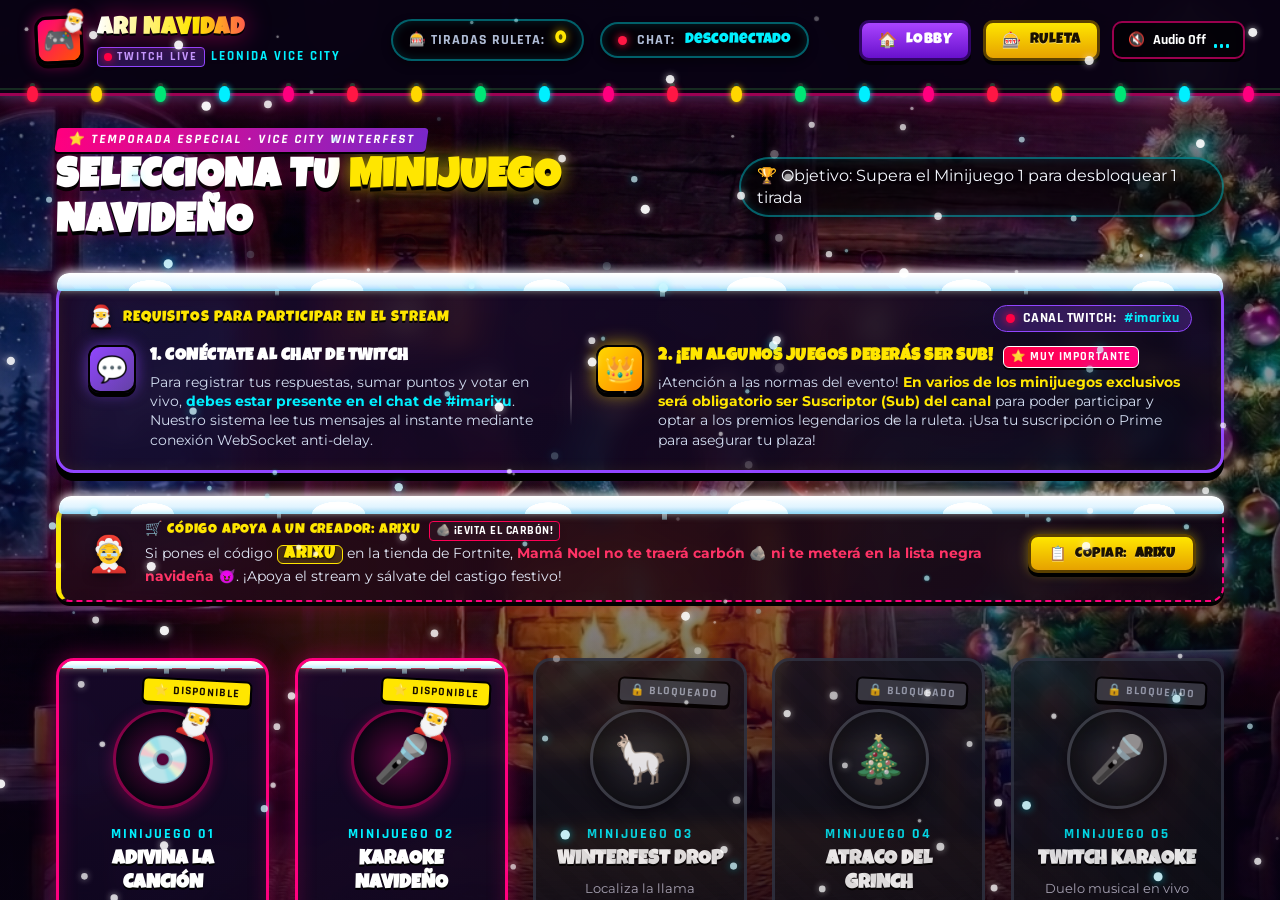
==== commit a7af9ac8: "Formato cambiado" ====
--- a/index.html
+++ b/index.html
@@ -184,6 +184,25 @@
           </div>
         </section>
 
+        <!-- Recordatorio Festivo: Código Creador Arixu & Mamá Noel -->
+        <aside class="creator-code-ribbon has-snow-cap" id="creator-code-card">
+          <div class="code-ribbon-left">
+            <span class="code-mama-noel-icon">🤶</span>
+            <div class="code-ribbon-text">
+              <div class="code-ribbon-header">
+                <span>🛒 CÓDIGO APOYA A UN CREADOR: ARIXU</span>
+                <span class="code-badge-coal">🪨 ¡EVITA EL CARBÓN!</span>
+              </div>
+              <p class="code-ribbon-desc">
+                Si pones el código <strong class="code-highlight">ARIXU</strong> en la tienda de Fortnite, <strong class="coal-warning">Mamá Noel no te traerá carbón 🪨 ni te meterá en la lista negra navideña 😈</strong>. ¡Apoya el stream y sálvate del castigo festivo!
+              </p>
+            </div>
+          </div>
+          <button class="fn-btn fn-btn-gold copy-code-btn" id="btn-copy-creator-code" onclick="window.ariCopyCreatorCode()">
+            <span>📋</span> Copiar: <strong>ARIXU</strong>
+          </button>
+        </aside>
+
         <!-- 5 Minigame Cards Grid -->
         <div class="lobby-grid">
 
@@ -314,6 +333,23 @@
             <span>🎰</span> Ver Ruleta
           </button>
         </div>
+
+        <!-- Footer de Copyright & Créditos: Creado por Rubenillo -->
+        <footer class="app-copyright-footer">
+          <div class="copyright-candy-line"></div>
+          <div class="copyright-content">
+            <div class="copyright-left">
+              <span class="xmas-emblem">🎄</span>
+              <span class="copyright-text">
+                © 2024 - 2025 <strong>Ari Navidad</strong> • Todos los derechos reservados.
+              </span>
+            </div>
+            <div class="copyright-credits">
+              <span>Diseñado y Creado con magia navideña por <strong class="author-highlight">Rubenillo</strong></span>
+              <span class="author-badge">🎮 CREADOR OFICIAL</span>
+            </div>
+          </div>
+        </footer>
       </section>
 
       <!-- ====================================================================
@@ -453,6 +489,23 @@
           </div>
 
         </div>
+
+        <!-- Footer de Copyright & Créditos: Creado por Rubenillo -->
+        <footer class="app-copyright-footer">
+          <div class="copyright-candy-line"></div>
+          <div class="copyright-content">
+            <div class="copyright-left">
+              <span class="xmas-emblem">🎄</span>
+              <span class="copyright-text">
+                © 2024 - 2025 <strong>Ari Navidad</strong> • Todos los derechos reservados.
+              </span>
+            </div>
+            <div class="copyright-credits">
+              <span>Diseñado y Creado con magia navideña por <strong class="author-highlight">Rubenillo</strong></span>
+              <span class="author-badge">🎮 CREADOR OFICIAL</span>
+            </div>
+          </div>
+        </footer>
       </section>
 
       <!-- ====================================================================
@@ -623,6 +676,23 @@
             <!-- Dynamic entries from Twitch chat -->
           </div>
         </aside>
+
+        <!-- Footer de Copyright & Créditos: Creado por Rubenillo -->
+        <footer class="app-copyright-footer">
+          <div class="copyright-candy-line"></div>
+          <div class="copyright-content">
+            <div class="copyright-left">
+              <span class="xmas-emblem">🎄</span>
+              <span class="copyright-text">
+                © 2024 - 2025 <strong>Ari Navidad</strong> • Todos los derechos reservados.
+              </span>
+            </div>
+            <div class="copyright-credits">
+              <span>Diseñado y Creado con magia navideña por <strong class="author-highlight">Rubenillo</strong></span>
+              <span class="author-badge">🎮 CREADOR OFICIAL</span>
+            </div>
+          </div>
+        </footer>
       </section>
 
       <!-- ====================================================================
@@ -695,6 +765,23 @@
           </aside>
 
         </div>
+
+        <!-- Footer de Copyright & Créditos: Creado por Rubenillo -->
+        <footer class="app-copyright-footer">
+          <div class="copyright-candy-line"></div>
+          <div class="copyright-content">
+            <div class="copyright-left">
+              <span class="xmas-emblem">🎄</span>
+              <span class="copyright-text">
+                © 2024 - 2025 <strong>Ari Navidad</strong> • Todos los derechos reservados.
+              </span>
+            </div>
+            <div class="copyright-credits">
+              <span>Diseñado y Creado con magia navideña por <strong class="author-highlight">Rubenillo</strong></span>
+              <span class="author-badge">🎮 CREADOR OFICIAL</span>
+            </div>
+          </div>
+        </footer>
       </section>
 
     </main>
--- a/css/main.css
+++ b/css/main.css
@@ -77,8 +77,8 @@
 .bg-cabin-scene {
   position: absolute;
   inset: -15px;
-  background: url('../assets/christmas_cabin_bg.jpg') center center / cover no-repeat;
-  filter: brightness(0.82) saturate(1.15) contrast(1.08);
+  background: url('../assets/christmas_cabin_bg.jpg?v=3') center center / cover no-repeat;
+  filter: brightness(0.95) saturate(1.15) contrast(1.05);
   transform: scale(1.02);
   animation: cabinAmbientBreathe 24s ease-in-out infinite alternate;
 }
@@ -197,13 +197,13 @@
   }
 }
 
-/* Semi-transparent Vignette Overlay so HUD & Text are 100% Readable */
+/* Semi-transparent Soft Vignette Overlay allowing vivid background appreciation */
 .bg-vignette-overlay {
   position: absolute;
   inset: 0;
   background: 
-    radial-gradient(ellipse at 50% 30%, rgba(9, 3, 22, 0.4) 0%, rgba(9, 3, 22, 0.8) 100%),
-    linear-gradient(180deg, rgba(8, 2, 18, 0.65) 0%, transparent 35%, rgba(6, 1, 14, 0.85) 100%);
+    radial-gradient(ellipse at 50% 40%, rgba(9, 3, 22, 0.15) 0%, rgba(9, 3, 22, 0.52) 100%),
+    linear-gradient(180deg, rgba(8, 2, 18, 0.35) 0%, transparent 40%, rgba(6, 1, 14, 0.6) 100%);
   pointer-events: none;
 }
 
@@ -532,7 +532,7 @@
   overflow: hidden;
 }
 
-/* SPA Screen Views: absolute overlays for instant zero-scroll transitions */
+/* SPA Screen Views: Spacious viewports with smooth downward scrolling */
 .spa-view {
   position: absolute;
   inset: 0;
@@ -540,10 +540,11 @@
   height: 100%;
   display: none;
   flex-direction: column;
-  padding: 1.25rem 2rem;
+  padding: 2rem 3.5rem 5rem 3.5rem;
   opacity: 0;
   overflow-y: auto;
   overflow-x: hidden;
+  scroll-behavior: smooth;
   scrollbar-width: thin;
   scrollbar-color: var(--gta-pink) rgba(0,0,0,0.4);
 }
--- a/css/components.css
+++ b/css/components.css
@@ -86,7 +86,7 @@
   display: flex;
   align-items: center;
   justify-content: space-between;
-  margin-bottom: 1.5rem;
+  margin-bottom: 2.2rem;
   flex-shrink: 0;
 }
 
@@ -139,15 +139,17 @@
    -------------------------------------------------------------------------- */
 .twitch-rules-banner {
   position: relative;
-  background: linear-gradient(135deg, rgba(26, 12, 48, 0.95) 0%, rgba(13, 6, 26, 0.98) 100%);
+  background: linear-gradient(135deg, rgba(26, 12, 48, 0.82) 0%, rgba(13, 6, 26, 0.88) 100%);
   border: 3px solid #9146ff;
   border-radius: 18px;
   box-shadow: 0 8px 0 #000, 0 0 25px rgba(145, 70, 255, 0.35), inset 0 0 15px rgba(255, 215, 0, 0.08);
-  padding: 1.1rem 1.6rem;
-  margin-bottom: 1.25rem;
+  padding: 1.25rem 1.8rem;
+  margin-bottom: 2rem;
   width: 100%;
   max-width: var(--max-content-width);
   overflow: visible;
+  backdrop-filter: blur(10px);
+  -webkit-backdrop-filter: blur(10px);
   transition: transform 0.25s ease, box-shadow 0.25s ease;
 }
 
@@ -346,14 +348,135 @@
 }
 
 /* --------------------------------------------------------------------------
+   Lobby Notice: Recordatorio Código Creador ARIXU (Mamá Noel & Carbón)
+   -------------------------------------------------------------------------- */
+.creator-code-ribbon {
+  background: linear-gradient(135deg, rgba(38, 10, 25, 0.82) 0%, rgba(18, 5, 20, 0.86) 100%);
+  backdrop-filter: blur(10px);
+  -webkit-backdrop-filter: blur(10px);
+  border: 2px dashed #ff007f;
+  border-left: 5px solid var(--fn-yellow);
+  border-radius: 14px;
+  box-shadow: 0 4px 0 #000, 0 0 20px rgba(255, 0, 127, 0.35);
+  padding: 0.9rem 1.6rem;
+  margin-bottom: 2.5rem;
+  display: flex;
+  align-items: center;
+  justify-content: space-between;
+  gap: 1.25rem;
+  width: 100%;
+  max-width: var(--max-content-width);
+  position: relative;
+  transition: transform 0.2s ease, box-shadow 0.2s ease;
+}
+
+.creator-code-ribbon:hover {
+  transform: translateY(-2px);
+  box-shadow: 0 6px 0 #000, 0 0 25px rgba(255, 230, 0, 0.45);
+}
+
+.code-ribbon-left {
+  display: flex;
+  align-items: center;
+  gap: 14px;
+}
+
+.code-mama-noel-icon {
+  font-size: 2.2rem;
+  filter: drop-shadow(0 2px 5px rgba(0,0,0,0.6));
+  animation: mamaNoelFloat 3s infinite ease-in-out;
+  flex-shrink: 0;
+}
+
+@keyframes mamaNoelFloat {
+  0%, 100% { transform: translateY(0) rotate(0deg); }
+  50% { transform: translateY(-3px) rotate(4deg); }
+}
+
+.code-ribbon-text {
+  display: flex;
+  flex-direction: column;
+  gap: 3px;
+}
+
+.code-ribbon-header {
+  display: flex;
+  align-items: center;
+  gap: 8px;
+  font-family: var(--font-display);
+  font-size: 0.88rem;
+  color: var(--fn-yellow);
+  text-transform: uppercase;
+  letter-spacing: 0.8px;
+}
+
+.code-badge-coal {
+  font-family: var(--font-hud);
+  font-size: 0.72rem;
+  font-weight: 800;
+  color: #fff;
+  background: #2b111e;
+  border: 1px solid #ff0055;
+  border-radius: 4px;
+  padding: 1px 6px;
+  letter-spacing: 0.5px;
+}
+
+.code-ribbon-desc {
+  font-size: 0.88rem;
+  line-height: 1.35;
+  color: #e2e8f6;
+  margin: 0;
+}
+
+.code-ribbon-desc strong.code-highlight {
+  font-family: var(--font-display);
+  font-size: 1.05rem;
+  color: var(--fn-yellow);
+  background: rgba(255, 230, 0, 0.15);
+  border: 1px solid var(--fn-yellow);
+  border-radius: 6px;
+  padding: 0 6px;
+  letter-spacing: 1px;
+  text-shadow: 0 1px 2px #000;
+}
+
+.code-ribbon-desc strong.coal-warning {
+  color: #ff3366;
+}
+
+.copy-code-btn {
+  font-size: 0.88rem;
+  padding: 8px 18px;
+  white-space: nowrap;
+  flex-shrink: 0;
+  box-shadow: 0 4px 0 #000, 0 0 12px rgba(255, 230, 0, 0.4);
+}
+
+.copy-code-btn:hover {
+  transform: scale(1.04);
+}
+
+@media (max-width: 900px) {
+  .creator-code-ribbon {
+    flex-direction: column;
+    align-items: flex-start;
+    gap: 10px;
+  }
+  .copy-code-btn {
+    width: 100%;
+  }
+}
+
+/* --------------------------------------------------------------------------
    3. Lobby 5-Cards Grid
    -------------------------------------------------------------------------- */
 .lobby-grid {
   display: grid;
   grid-template-columns: repeat(5, 1fr);
-  gap: 1.25rem;
+  gap: 1.6rem;
   width: 100%;
-  margin: auto 0;
+  margin: 1rem auto 3rem auto;
   align-items: stretch;
 }
 
@@ -361,20 +484,22 @@
 .game-card {
   position: relative;
   border-radius: 18px;
-  padding: 1.25rem;
+  padding: 1.5rem 1.25rem;
   display: flex;
   flex-direction: column;
   justify-content: space-between;
   text-align: center;
   border: 3px solid #000;
   box-shadow: 0 8px 0 #000, 0 10px 25px rgba(0, 0, 0, 0.6);
+  backdrop-filter: blur(8px);
+  -webkit-backdrop-filter: blur(8px);
   transition: all 0.25s cubic-bezier(0.175, 0.885, 0.32, 1.275);
   overflow: hidden;
 }
 
 /* Card 1: Active Game (Adivina la Canción Navideña) */
 .game-card.card-active {
-  background: linear-gradient(165deg, rgba(25, 10, 45, 0.95) 0%, rgba(10, 5, 25, 0.98) 100%);
+  background: linear-gradient(165deg, rgba(25, 10, 45, 0.84) 0%, rgba(10, 5, 25, 0.88) 100%);
   border: 3px solid var(--gta-pink);
   box-shadow: 0 8px 0 #000, 0 0 25px rgba(255, 0, 127, 0.4), inset 0 0 20px rgba(255, 0, 127, 0.2);
   cursor: pointer;
@@ -490,11 +615,13 @@
 
 /* Locked Minigame Cards (2 to 5) - GTA Vault / Fortnite Safe Aesthetic */
 .game-card.card-locked {
-  background: linear-gradient(170deg, #181922 0%, #0e0f15 100%);
+  background: linear-gradient(170deg, rgba(24, 25, 34, 0.78) 0%, rgba(14, 15, 21, 0.84) 100%);
+  backdrop-filter: blur(8px);
+  -webkit-backdrop-filter: blur(8px);
   border: 3px solid #2d303f;
   box-shadow: 0 8px 0 #000;
   cursor: pointer;
-  opacity: 0.88;
+  opacity: 0.9;
 }
 
 .game-card.card-locked:hover {
@@ -547,15 +674,17 @@
 
 /* Lobby Bottom Banner: Victory Condition Explainer */
 .lobby-footer-banner {
-  margin-top: 1.25rem;
-  background: linear-gradient(90deg, rgba(255, 0, 127, 0.25), rgba(0, 240, 255, 0.25));
+  margin-top: 2rem;
+  margin-bottom: 2.5rem;
+  background: linear-gradient(90deg, rgba(255, 0, 127, 0.18), rgba(0, 240, 255, 0.18));
   border: 2px solid var(--gta-cyan);
   border-radius: 14px;
-  padding: 0.75rem 1.5rem;
+  padding: 1.1rem 1.8rem;
   display: flex;
   align-items: center;
   justify-content: space-between;
-  backdrop-filter: blur(8px);
+  backdrop-filter: blur(10px);
+  -webkit-backdrop-filter: blur(10px);
   box-shadow: 0 4px 15px rgba(0, 240, 255, 0.2);
   flex-shrink: 0;
 }
@@ -2120,3 +2249,111 @@
     margin-top: 10px;
   }
 }
+
+/* --------------------------------------------------------------------------
+   Footer de Copyright y Créditos (Creado por Rubenillo)
+   -------------------------------------------------------------------------- */
+.app-copyright-footer {
+  margin-top: 3.2rem;
+  padding-top: 1.8rem;
+  padding-bottom: 4.5rem;
+  width: 100%;
+  max-width: var(--max-content-width);
+  margin-left: auto;
+  margin-right: auto;
+  position: relative;
+  border-top: 1px solid rgba(255, 255, 255, 0.12);
+  display: flex;
+  flex-direction: column;
+  align-items: center;
+  gap: 8px;
+  text-align: center;
+}
+
+.copyright-candy-line {
+  position: absolute;
+  top: -2px;
+  left: 15%;
+  right: 15%;
+  height: 3px;
+  background: linear-gradient(
+    90deg,
+    transparent,
+    var(--xmas-red) 20%,
+    var(--fn-yellow) 40%,
+    var(--gta-cyan) 60%,
+    var(--gta-pink) 80%,
+    transparent
+  );
+  border-radius: 999px;
+  box-shadow: 0 0 10px rgba(255, 215, 0, 0.6);
+}
+
+.copyright-content {
+  display: flex;
+  align-items: center;
+  justify-content: space-between;
+  width: 100%;
+  padding: 0 0.5rem;
+  gap: 1rem;
+  flex-wrap: wrap;
+}
+
+.copyright-left {
+  display: flex;
+  align-items: center;
+  gap: 8px;
+  font-size: 0.86rem;
+  color: #b0bcd6;
+}
+
+.copyright-left strong {
+  color: #ffffff;
+}
+
+.xmas-emblem {
+  font-size: 1.2rem;
+  filter: drop-shadow(0 2px 4px rgba(0,0,0,0.5));
+}
+
+.copyright-credits {
+  display: flex;
+  align-items: center;
+  gap: 10px;
+  font-size: 0.88rem;
+  color: #d2ddf5;
+  flex-wrap: wrap;
+}
+
+.author-highlight {
+  font-family: var(--font-display);
+  font-size: 1.08rem;
+  letter-spacing: 0.8px;
+  background: linear-gradient(90deg, var(--fn-yellow) 0%, #ff8800 50%, var(--gta-pink) 100%);
+  -webkit-background-clip: text;
+  -webkit-text-fill-color: transparent;
+  filter: drop-shadow(0 1px 2px rgba(0,0,0,0.8)) drop-shadow(0 0 10px rgba(255, 215, 0, 0.5));
+  text-transform: uppercase;
+}
+
+.author-badge {
+  font-family: var(--font-hud);
+  font-size: 0.72rem;
+  font-weight: 800;
+  color: #1a1000;
+  background: linear-gradient(90deg, #ffd700, #ffaa00);
+  border: 1px solid #000;
+  border-radius: 6px;
+  padding: 2px 8px;
+  letter-spacing: 1px;
+  box-shadow: 0 2px 0 #000;
+  text-transform: uppercase;
+}
+
+@media (max-width: 768px) {
+  .copyright-content {
+    flex-direction: column;
+    justify-content: center;
+    gap: 8px;
+  }
+}
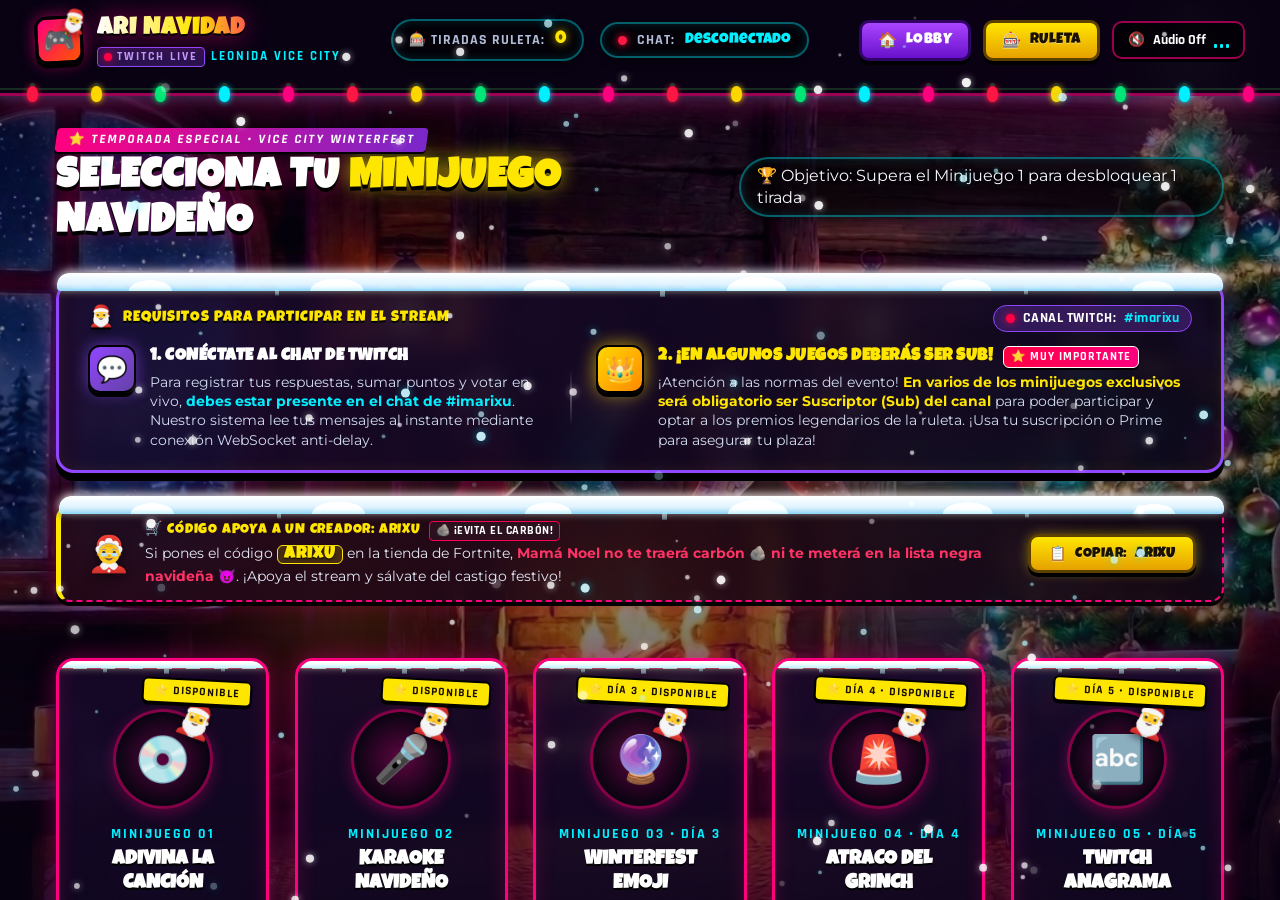
==== commit c30e4c29: "Nuevos minijuegos" ====
--- a/index.html
+++ b/index.html
@@ -252,69 +252,72 @@
             </div>
           </article>
 
-          <!-- CARD 3: Fortnite Winterfest Drop (BLOQUEADO) -->
-          <article class="game-card card-locked" data-locked-name="Fortnite Winterfest Supply Drop">
-            <div class="vault-chains"></div>
-            <span class="card-badge-status badge-locked">🔒 BLOQUEADO</span>
+          <!-- CARD 3: Winterfest Emoji Enigma (ACTIVO - DÍA 3) -->
+          <article class="game-card card-active has-snow-cap" id="card-minigame-3" onclick="window.ariPlayMinigame(3)">
+            <div class="card-candy-border"></div>
+            <span class="card-badge-status badge-open">⭐ DÍA 3 • DISPONIBLE</span>
 
             <div class="card-icon-wrapper">
-              <span>🦙</span>
-            </div>
-
-            <span class="card-meta-num">Minijuego 03</span>
-            <h3 class="card-title">Winterfest Drop</h3>
+              <span class="card-hat">🎅</span>
+              <span>🔮</span>
+            </div>
+
+            <span class="card-meta-num">Minijuego 03 • Día 3</span>
+            <h3 class="card-title">Winterfest Emoji</h3>
             <p class="card-desc">
-              Localiza la llama navideña antes de que la tormenta helada cubra la isla de Fortnite.
+              Descifra los 25 enigmas de emojis navideños. ¡El más rápido y certero lidera y gana la tirada!
             </p>
 
             <div class="card-action">
-              <div class="lock-seal">
-                <span>🔒</span> PRÓXIMAMENTE
-              </div>
+              <button class="fn-btn fn-btn-gold" id="btn-play-minigame3" onclick="event.stopPropagation(); window.ariPlayMinigame(3);">
+                <span>🔮</span> ¡JUGAR AHORA!
+              </button>
             </div>
           </article>
 
-          <!-- CARD 4: El Atraco del Grinch (BLOQUEADO) -->
-          <article class="game-card card-locked" data-locked-name="El Gran Atraco del Grinch">
-            <div class="vault-chains"></div>
-            <span class="card-badge-status badge-locked">🔒 BLOQUEADO</span>
+          <!-- CARD 4: El Gran Atraco del Grinch (ACTIVO - DÍA 4) -->
+          <article class="game-card card-active has-snow-cap" id="card-minigame-4" onclick="window.ariPlayMinigame(4)">
+            <div class="card-candy-border"></div>
+            <span class="card-badge-status badge-open">⭐ DÍA 4 • DISPONIBLE</span>
 
             <div class="card-icon-wrapper">
-              <span>🎄</span>
-            </div>
-
-            <span class="card-meta-num">Minijuego 04</span>
+              <span class="card-hat">🎅</span>
+              <span>🚨</span>
+            </div>
+
+            <span class="card-meta-num">Minijuego 04 • Día 4</span>
             <h3 class="card-title">Atraco del Grinch</h3>
             <p class="card-desc">
-              Intercepta la furgoneta de escape del Grinch por Ocean Drive antes de Nochebuena.
+              Sintoniza la radio de Leonida y resuelve 25 casos contrarreloj. ¡Premio a los mejores reflejos y aciertos!
             </p>
 
             <div class="card-action">
-              <div class="lock-seal">
-                <span>🔒</span> PRÓXIMAMENTE
-              </div>
+              <button class="fn-btn fn-btn-pink" id="btn-play-minigame4" onclick="event.stopPropagation(); window.ariPlayMinigame(4);">
+                <span>🚨</span> ¡JUGAR AHORA!
+              </button>
             </div>
           </article>
 
-          <!-- CARD 5: Karaoke Navideño Twitch (BLOQUEADO) -->
-          <article class="game-card card-locked" data-locked-name="Karaoke Navideño de Twitch">
-            <div class="vault-chains"></div>
-            <span class="card-badge-status badge-locked">🔒 BLOQUEADO</span>
+          <!-- CARD 5: Twitch Showdown - Anagrama de Vice City (ACTIVO - DÍA 5) -->
+          <article class="game-card card-active has-snow-cap" id="card-minigame-5" onclick="window.ariPlayMinigame(5)">
+            <div class="card-candy-border"></div>
+            <span class="card-badge-status badge-open">⭐ DÍA 5 • DISPONIBLE</span>
 
             <div class="card-icon-wrapper">
-              <span>🎤</span>
-            </div>
-
-            <span class="card-meta-num">Minijuego 05</span>
-            <h3 class="card-title">Twitch Karaoke</h3>
+              <span class="card-hat">🎅</span>
+              <span>🔤</span>
+            </div>
+
+            <span class="card-meta-num">Minijuego 05 • Día 5</span>
+            <h3 class="card-title">Twitch Anagrama</h3>
             <p class="card-desc">
-              Duelo musical en vivo con el chat para coronar al Rey o Reina del stream navideño.
+              Ordena las 25 palabras de neón desordenadas al ritmo del chat. ¡Gana el más veloz con más aciertos!
             </p>
 
             <div class="card-action">
-              <div class="lock-seal">
-                <span>🔒</span> PRÓXIMAMENTE
-              </div>
+              <button class="fn-btn fn-btn-cyan" id="btn-play-minigame5" onclick="event.stopPropagation(); window.ariPlayMinigame(5);">
+                <span>🔤</span> ¡JUGAR AHORA!
+              </button>
             </div>
           </article>
 
@@ -696,6 +699,496 @@
       </section>
 
       <!-- ====================================================================
+           VIEW 2C: MINIJUEGO 3 (DÍA 3: WINTERFEST EMOJI ENIGMA - 25 RONDAS)
+           ==================================================================== -->
+      <section class="spa-view" id="view-minigame3">
+        <div class="view-title-container">
+          <div class="title-badge-group">
+            <span class="season-tag">🔮 ENIGMA DE EMOJIS • DÍA 3</span>
+            <h2 class="main-view-title">
+              Winterfest <span class="highlight-cyan">Emoji</span> Enigma
+            </h2>
+          </div>
+          <div class="view-header-actions">
+            <button class="fn-btn fn-btn-gold" id="btn-toggle-instructions-m3">
+              <span>📜</span> Instrucciones
+            </button>
+            <button class="fn-btn fn-btn-purple btn-back-lobby" onclick="window.ariNavigate('lobby')">
+              <span>⬅</span> Volver al Lobby
+            </button>
+          </div>
+        </div>
+
+        <!-- Apartado de Instrucciones Minijuego 3 -->
+        <div class="game-instructions-card has-snow-cap" id="instructions-card-m3">
+          <div class="instructions-header" id="instructions-header-m3">
+            <div class="instructions-title-wrap">
+              <span class="instructions-icon">📜</span>
+              <h4 class="instructions-title">¿CÓMO FUNCIONA? • RETO DE EMOJIS (25 RONDAS)</h4>
+            </div>
+            <span class="instructions-toggle-pill" id="instructions-pill-m3">Ocultar ▲</span>
+          </div>
+          <div class="instructions-body" id="instructions-body-m3">
+            <div class="instruction-step">
+              <span class="step-badge">1</span>
+              <div>
+                <strong>Descifra los Emojis:</strong> En cada una de las <strong>25 rondas</strong> se muestra una combinación de emojis con pista temática y guiones de letras.
+              </div>
+            </div>
+            <div class="instruction-step">
+              <span class="step-badge">2</span>
+              <div>
+                <strong>Botón de Inicio & 15s:</strong> Pulsa <em>"▶ ¡EMPEZAR RONDA!"</em> para activar los 15s contrarreloj y habilitar el chat de Twitch.
+              </div>
+            </div>
+            <div class="instruction-step">
+              <span class="step-badge">3</span>
+              <div>
+                <strong>Clasificación:</strong> ¡Se premia <em>al que más acierte y al más rápido</em> en responder (tiempo en segundos y bonus de reflejos)!
+              </div>
+            </div>
+            <div class="instruction-step">
+              <span class="step-badge">4</span>
+              <div>
+                <strong>Tirada en la Ruleta:</strong> Al finalizar las 25 rondas, el líder del ranking gana <strong>1 tirada oficial</strong> en la Ruleta Navideña.
+              </div>
+            </div>
+          </div>
+        </div>
+
+        <div class="karaoke-screen-layout">
+          <!-- Left: Emoji Stage -->
+          <div class="karaoke-stage-container">
+            <div class="karaoke-top-hud">
+              <div class="hud-left-meta">
+                <span class="karaoke-round-pill" id="m3-round-badge">RONDA 1 / 25</span>
+                <span class="karaoke-phase-tag phase-active" id="m3-phase-badge">⚡ TIEMPO PARA RESPONDER (15s)</span>
+              </div>
+              <div class="circular-timer-box" title="Cuenta atrás">
+                <svg class="timer-svg" viewBox="0 0 110 110">
+                  <circle class="timer-svg-bg" cx="55" cy="55" r="48"></circle>
+                  <circle class="timer-svg-progress" id="m3-timer-circle" cx="55" cy="55" r="48"></circle>
+                </svg>
+                <span class="timer-number-center" id="m3-timer-text">15s</span>
+              </div>
+            </div>
+
+            <!-- Emoji Deck -->
+            <div class="emoji-display-deck" id="m3-emoji-deck">
+              <div class="marquee-candy-border"></div>
+              <div style="margin-bottom: 8px;">
+                <span class="karaoke-round-pill" id="m3-category-pill" style="font-size: 0.9rem; padding: 3px 10px;">🎯 PELÍCULA CLÁSICA</span>
+              </div>
+              <div class="emoji-big-display" id="m3-emojis-display">🟢 🧌 🎄</div>
+              <div class="emoji-hint-box" id="m3-hint-text">💡 <em>Pista:</em> Criatura verde que roba la Navidad...</div>
+              <div class="emoji-blanks-display" id="m3-blanks-display">_ _   _ _ _ _ _ _</div>
+
+              <div class="karaoke-status-banner status-waiting" id="m3-status-banner" style="margin-top: 10px;">
+                <span>⏳</span> ¡15 segundos! Descifra los emojis.
+              </div>
+
+              <div class="karaoke-start-action-wrap" style="margin-top: 12px; display: flex; justify-content: center;">
+                <button class="fn-btn fn-btn-gold" id="m3-btn-start-round" style="font-size: 1.15rem; padding: 11px 26px; width: 100%;">
+                  <span>▶</span> ¡EMPEZAR RONDA 1 / 25 (15s)!
+                </button>
+              </div>
+            </div>
+
+            <!-- Bottom Dock -->
+            <div class="karaoke-dock-container">
+              <div class="karaoke-input-row">
+                <input type="text" class="karaoke-input-field input-user-tag" id="m3-input-user" placeholder="Tu Usuario" value="Tú (Streamer)">
+                <input type="text" class="karaoke-input-field input-answer-box" id="m3-input-answer" placeholder="Escribe tu respuesta y pulsa Enter..." autocomplete="off">
+                <button class="fn-btn fn-btn-pink" id="m3-btn-send">
+                  <span>📨</span> Enviar
+                </button>
+                <button class="fn-btn fn-btn-gold" id="m3-btn-sim-bots" title="Simula respuestas del chat">
+                  <span>🤖</span> Simular Chat
+                </button>
+              </div>
+              <div class="karaoke-chat-feed" id="m3-chat-feed">
+                <div class="chat-log-msg system">⭐ ¡Día 3 listo! Escribe en el chat o pulsa Simular Chat.</div>
+              </div>
+            </div>
+          </div>
+
+          <!-- Right: Leaderboard -->
+          <aside class="karaoke-leaderboard-panel">
+            <div class="lb-header">
+              <div class="lb-title">
+                <span>🏆</span> CLASIFICACIÓN DÍA 3
+              </div>
+              <span class="lb-sub-pill" id="m3-total-players">0 participantes</span>
+            </div>
+            <div class="leaderboard-list" id="m3-leaderboard-list">
+              <div class="leaderboard-empty">
+                <span>🔮</span>
+                <p>Aún no hay aciertos. ¡Escribe en el chat para entrar en el Top 5!</p>
+              </div>
+            </div>
+            <div class="lb-footer-note">
+              <span>⚡</span> Medición: Más aciertos + Menor tiempo de respuesta (segundos).
+            </div>
+            <button class="fn-btn fn-btn-cyan" id="m3-btn-reset" style="margin-top: 10px; width: 100%;">
+              <span>🔄</span> Reiniciar Partida (Ronda 1)
+            </button>
+          </aside>
+        </div>
+
+        <footer class="app-copyright-footer">
+          <div class="copyright-candy-line"></div>
+          <div class="copyright-content">
+            <div class="copyright-left">
+              <span class="xmas-emblem">🎄</span>
+              <span class="copyright-text">© 2024 - 2025 <strong>Ari Navidad</strong> • Todos los derechos reservados.</span>
+            </div>
+            <div class="copyright-credits">
+              <span>Diseñado y Creado con magia navideña por <strong class="author-highlight">Rubenillo</strong></span>
+              <span class="author-badge">🎮 CREADOR OFICIAL</span>
+            </div>
+          </div>
+        </footer>
+      </section>
+
+      <!-- ====================================================================
+           VIEW 2D: MINIJUEGO 4 (DÍA 4: EL GRAN ATRACO DEL GRINCH - 25 RONDAS)
+           ==================================================================== -->
+      <section class="spa-view" id="view-minigame4">
+        <div class="view-title-container">
+          <div class="title-badge-group">
+            <span class="season-tag">🚨 RADIO DE LEONIDA • DÍA 4</span>
+            <h2 class="main-view-title">
+              El Gran Atraco del <span class="highlight-yellow">Grinch</span>
+            </h2>
+          </div>
+          <div class="view-header-actions">
+            <button class="fn-btn fn-btn-gold" id="btn-toggle-instructions-m4">
+              <span>📜</span> Instrucciones
+            </button>
+            <button class="fn-btn fn-btn-purple btn-back-lobby" onclick="window.ariNavigate('lobby')">
+              <span>⬅</span> Volver al Lobby
+            </button>
+          </div>
+        </div>
+
+        <!-- Apartado de Instrucciones Minijuego 4 -->
+        <div class="game-instructions-card has-snow-cap" id="instructions-card-m4">
+          <div class="instructions-header" id="instructions-header-m4">
+            <div class="instructions-title-wrap">
+              <span class="instructions-icon">📜</span>
+              <h4 class="instructions-title">¿CÓMO FUNCIONA? • RADIO POLICIAL (25 CASOS)</h4>
+            </div>
+            <span class="instructions-toggle-pill" id="instructions-pill-m4">Ocultar ▲</span>
+          </div>
+          <div class="instructions-body" id="instructions-body-m4">
+            <div class="instruction-step">
+              <span class="step-badge">1</span>
+              <div>
+                <strong>Pistas Progresivas:</strong> En cada caso la radio revela 3 pistas (a los 0s, 4s y 8s). ¡Identifica al sospechoso o botín robado!
+              </div>
+            </div>
+            <div class="instruction-step">
+              <span class="step-badge">2</span>
+              <div>
+                <strong>Pulsa o Escribe:</strong> Puedes hacer clic en cualquiera de los 4 botones cómic de sospechosos o escribir el nombre en el chat.
+              </div>
+            </div>
+            <div class="instruction-step">
+              <span class="step-badge">3</span>
+              <div>
+                <strong>Premio a los Reflejos:</strong> Se mide <em>al más rápido y al que más acierte</em>. Cuanto antes pulses la opción correcta, ¡más puntos y mejor media de velocidad!
+              </div>
+            </div>
+            <div class="instruction-step">
+              <span class="step-badge">4</span>
+              <div>
+                <strong>1 Tirada VIP:</strong> El agente número 1 tras el Caso 25 gana su tirada garantizada en la Ruleta Navideña.
+              </div>
+            </div>
+          </div>
+        </div>
+
+        <div class="karaoke-screen-layout">
+          <!-- Left: Police Deck -->
+          <div class="karaoke-stage-container">
+            <div class="karaoke-top-hud">
+              <div class="hud-left-meta">
+                <span class="karaoke-round-pill" id="m4-round-badge">RONDA 1 / 25</span>
+                <span class="karaoke-phase-tag phase-active" id="m4-phase-badge">⚡ TIEMPO PARA RESPONDER (15s)</span>
+              </div>
+              <div class="circular-timer-box" title="Cuenta atrás">
+                <svg class="timer-svg" viewBox="0 0 110 110">
+                  <circle class="timer-svg-bg" cx="55" cy="55" r="48"></circle>
+                  <circle class="timer-svg-progress" id="m4-timer-circle" cx="55" cy="55" r="48"></circle>
+                </svg>
+                <span class="timer-number-center" id="m4-timer-text">15s</span>
+              </div>
+            </div>
+
+            <!-- Police Deck -->
+            <div class="police-radio-deck" id="m4-police-deck">
+              <div class="police-siren-bar">
+                <span class="siren-red"></span>
+                <span class="siren-blue"></span>
+              </div>
+
+              <div class="karaoke-song-header">
+                <span class="karaoke-song-title" id="m4-case-title">🚨 CASO #1: <span style="color: var(--fn-yellow);">SOSPECHOSO DE ROJO</span></span>
+              </div>
+
+              <div class="police-clues-container">
+                <div class="police-clue-item clue-revealed" id="m4-clue-1"><strong>Pista 1:</strong> "Viste traje rojo aterciopelado..."</div>
+                <div class="police-clue-item clue-locked" id="m4-clue-2"><strong>Pista 2:</strong> <em>[Bloqueada hasta los 4s]</em></div>
+                <div class="police-clue-item clue-locked" id="m4-clue-3"><strong>Pista 3:</strong> <em>[Bloqueada hasta los 8s]</em></div>
+              </div>
+
+              <!-- 4 Options Grid -->
+              <div class="police-options-grid">
+                <button class="fn-btn answer-btn opt-style-0" id="m4-opt-0">
+                  <span class="btn-letter-tag">A</span>
+                  <span class="btn-answer-text">Papá Noel</span>
+                </button>
+                <button class="fn-btn answer-btn opt-style-1" id="m4-opt-1">
+                  <span class="btn-letter-tag">B</span>
+                  <span class="btn-answer-text">El Grinch</span>
+                </button>
+                <button class="fn-btn answer-btn opt-style-2" id="m4-opt-2">
+                  <span class="btn-letter-tag">C</span>
+                  <span class="btn-answer-text">Duende Verde</span>
+                </button>
+                <button class="fn-btn answer-btn opt-style-3" id="m4-opt-3">
+                  <span class="btn-letter-tag">D</span>
+                  <span class="btn-answer-text">Tommy Vercetti</span>
+                </button>
+              </div>
+
+              <div class="karaoke-status-banner status-waiting" id="m4-status-banner" style="margin-top: 10px;">
+                <span>⏳</span> ¡15 segundos! Pulsa la opción correcta o escríbela en el chat.
+              </div>
+
+              <div class="karaoke-start-action-wrap" style="margin-top: 12px; display: flex; justify-content: center;">
+                <button class="fn-btn fn-btn-gold" id="m4-btn-start-round" style="font-size: 1.15rem; padding: 11px 26px; width: 100%;">
+                  <span>▶</span> ¡EMPEZAR RONDA 1 / 25 (15s)!
+                </button>
+              </div>
+            </div>
+
+            <!-- Bottom Dock -->
+            <div class="karaoke-dock-container">
+              <div class="karaoke-input-row">
+                <input type="text" class="karaoke-input-field input-user-tag" id="m4-input-user" placeholder="Tu Usuario" value="Tú (Streamer)">
+                <input type="text" class="karaoke-input-field input-answer-box" id="m4-input-answer" placeholder="O escribe el sospechoso aquí..." autocomplete="off">
+                <button class="fn-btn fn-btn-pink" id="m4-btn-send">
+                  <span>📨</span> Enviar
+                </button>
+                <button class="fn-btn fn-btn-gold" id="m4-btn-sim-bots" title="Simula respuestas del chat">
+                  <span>🤖</span> Simular Chat
+                </button>
+              </div>
+              <div class="karaoke-chat-feed" id="m4-chat-feed">
+                <div class="chat-log-msg system">⭐ ¡Día 4 listo! Responde mediante botones o chat.</div>
+              </div>
+            </div>
+          </div>
+
+          <!-- Right: Leaderboard -->
+          <aside class="karaoke-leaderboard-panel">
+            <div class="lb-header">
+              <div class="lb-title">
+                <span>🏆</span> CLASIFICACIÓN DÍA 4
+              </div>
+              <span class="lb-sub-pill" id="m4-total-players">0 agentes</span>
+            </div>
+            <div class="leaderboard-list" id="m4-leaderboard-list">
+              <div class="leaderboard-empty">
+                <span>🚨</span>
+                <p>Aún no hay sospechosos capturados. ¡Responde rápido para entrar al Top 5!</p>
+              </div>
+            </div>
+            <div class="lb-footer-note">
+              <span>⚡</span> Medición: Más casos resueltos + Menor tiempo de respuesta.
+            </div>
+            <button class="fn-btn fn-btn-cyan" id="m4-btn-reset" style="margin-top: 10px; width: 100%;">
+              <span>🔄</span> Reiniciar Partida (Ronda 1)
+            </button>
+          </aside>
+        </div>
+
+        <footer class="app-copyright-footer">
+          <div class="copyright-candy-line"></div>
+          <div class="copyright-content">
+            <div class="copyright-left">
+              <span class="xmas-emblem">🎄</span>
+              <span class="copyright-text">© 2024 - 2025 <strong>Ari Navidad</strong> • Todos los derechos reservados.</span>
+            </div>
+            <div class="copyright-credits">
+              <span>Diseñado y Creado con magia navideña por <strong class="author-highlight">Rubenillo</strong></span>
+              <span class="author-badge">🎮 CREADOR OFICIAL</span>
+            </div>
+          </div>
+        </footer>
+      </section>
+
+      <!-- ====================================================================
+           VIEW 2E: MINIJUEGO 5 (DÍA 5: TWITCH SHOWDOWN - ANAGRAMA DE VICE CITY)
+           ==================================================================== -->
+      <section class="spa-view" id="view-minigame5">
+        <div class="view-title-container">
+          <div class="title-badge-group">
+            <span class="season-tag">🔤 ANAGRAMA DE NEÓN • DÍA 5</span>
+            <h2 class="main-view-title">
+              Twitch Showdown <span class="highlight-pink">Anagrama</span>
+            </h2>
+          </div>
+          <div class="view-header-actions">
+            <button class="fn-btn fn-btn-gold" id="btn-toggle-instructions-m5">
+              <span>📜</span> Instrucciones
+            </button>
+            <button class="fn-btn fn-btn-purple btn-back-lobby" onclick="window.ariNavigate('lobby')">
+              <span>⬅</span> Volver al Lobby
+            </button>
+          </div>
+        </div>
+
+        <!-- Apartado de Instrucciones Minijuego 5 -->
+        <div class="game-instructions-card has-snow-cap" id="instructions-card-m5">
+          <div class="instructions-header" id="instructions-header-m5">
+            <div class="instructions-title-wrap">
+              <span class="instructions-icon">📜</span>
+              <h4 class="instructions-title">¿CÓMO FUNCIONA? • ANAGRAMAS DE VICE CITY (25 RONDAS)</h4>
+            </div>
+            <span class="instructions-toggle-pill" id="instructions-pill-m5">Ocultar ▲</span>
+          </div>
+          <div class="instructions-body" id="instructions-body-m5">
+            <div class="instruction-step">
+              <span class="step-badge">1</span>
+              <div>
+                <strong>Letras Desordenadas:</strong> En cada ronda las letras de una palabra navideña o festiva aparecen caóticamente desordenadas en mosaicos de neón.
+              </div>
+            </div>
+            <div class="instruction-step">
+              <span class="step-badge">2</span>
+              <div>
+                <strong>Botón de Comienzo & 15s:</strong> Pulsa <em>"▶ ¡EMPEZAR RONDA!"</em> para activar la cuenta regresiva de 15 segundos.
+              </div>
+            </div>
+            <div class="instruction-step">
+              <span class="step-badge">3</span>
+              <div>
+                <strong>El Más Rápido & Certero:</strong> ¡Gana quien más palabras descifre con el menor tiempo de respuesta! Los segundos cuentan para el desempate.
+              </div>
+            </div>
+            <div class="instruction-step">
+              <span class="step-badge">4</span>
+              <div>
+                <strong>Gran Final:</strong> El campeón absoluto de la Ronda 25 gana <strong>1 tirada garantizada</strong> en la Ruleta Navideña VIP.
+              </div>
+            </div>
+          </div>
+        </div>
+
+        <div class="karaoke-screen-layout">
+          <!-- Left: Anagram Stage -->
+          <div class="karaoke-stage-container">
+            <div class="karaoke-top-hud">
+              <div class="hud-left-meta">
+                <span class="karaoke-round-pill" id="m5-round-badge">RONDA 1 / 25</span>
+                <span class="karaoke-phase-tag phase-active" id="m5-phase-badge">⚡ TIEMPO PARA RESPONDER (15s)</span>
+              </div>
+              <div class="circular-timer-box" title="Cuenta atrás">
+                <svg class="timer-svg" viewBox="0 0 110 110">
+                  <circle class="timer-svg-bg" cx="55" cy="55" r="48"></circle>
+                  <circle class="timer-svg-progress" id="m5-timer-circle" cx="55" cy="55" r="48"></circle>
+                </svg>
+                <span class="timer-number-center" id="m5-timer-text">15s</span>
+              </div>
+            </div>
+
+            <!-- Anagram Board -->
+            <div class="anagram-neon-board" id="m5-anagram-board">
+              <div class="marquee-candy-border"></div>
+              <div style="margin-bottom: 8px;">
+                <span class="karaoke-round-pill" id="m5-length-pill" style="font-size: 0.9rem; padding: 3px 10px;">🔤 4 LETRAS</span>
+              </div>
+
+              <!-- Animated Neon Tiles -->
+              <div class="anagram-tiles-wrap" id="m5-tiles-container">
+                <div class="anagram-neon-tile">R</div>
+                <div class="anagram-neon-tile">E</div>
+                <div class="anagram-neon-tile">O</div>
+                <div class="anagram-neon-tile">N</div>
+              </div>
+
+              <div class="emoji-hint-box" id="m5-hint-text">💡 <em>Pista:</em> Fiel cuadrúpedo volador con astas mágicas...</div>
+
+              <div class="karaoke-status-banner status-waiting" id="m5-status-banner" style="margin-top: 10px;">
+                <span>⏳</span> ¡15 segundos! Ordena las letras y escribe la palabra correcta.
+              </div>
+
+              <div class="karaoke-start-action-wrap" style="margin-top: 12px; display: flex; justify-content: center;">
+                <button class="fn-btn fn-btn-gold" id="m5-btn-start-round" style="font-size: 1.15rem; padding: 11px 26px; width: 100%;">
+                  <span>▶</span> ¡EMPEZAR RONDA 1 / 25 (15s)!
+                </button>
+              </div>
+            </div>
+
+            <!-- Bottom Dock -->
+            <div class="karaoke-dock-container">
+              <div class="karaoke-input-row">
+                <input type="text" class="karaoke-input-field input-user-tag" id="m5-input-user" placeholder="Tu Usuario" value="Tú (Streamer)">
+                <input type="text" class="karaoke-input-field input-answer-box" id="m5-input-answer" placeholder="Escribe la palabra ordenada y pulsa Enter..." autocomplete="off">
+                <button class="fn-btn fn-btn-pink" id="m5-btn-send">
+                  <span>📨</span> Enviar
+                </button>
+                <button class="fn-btn fn-btn-gold" id="m5-btn-sim-bots" title="Simula respuestas del chat">
+                  <span>🤖</span> Simular Chat
+                </button>
+              </div>
+              <div class="karaoke-chat-feed" id="m5-chat-feed">
+                <div class="chat-log-msg system">⭐ ¡Día 5 listo! Descifra el anagrama en el chat.</div>
+              </div>
+            </div>
+          </div>
+
+          <!-- Right: Leaderboard -->
+          <aside class="karaoke-leaderboard-panel">
+            <div class="lb-header">
+              <div class="lb-title">
+                <span>🏆</span> CLASIFICACIÓN DÍA 5
+              </div>
+              <span class="lb-sub-pill" id="m5-total-players">0 concursantes</span>
+            </div>
+            <div class="leaderboard-list" id="m5-leaderboard-list">
+              <div class="leaderboard-empty">
+                <span>🔤</span>
+                <p>Aún no hay anagramas resueltos. ¡Escribe la palabra para entrar al Top 5!</p>
+              </div>
+            </div>
+            <div class="lb-footer-note">
+              <span>⚡</span> Medición: Más palabras resueltas + Menor tiempo de respuesta.
+            </div>
+            <button class="fn-btn fn-btn-cyan" id="m5-btn-reset" style="margin-top: 10px; width: 100%;">
+              <span>🔄</span> Reiniciar Partida (Ronda 1)
+            </button>
+          </aside>
+        </div>
+
+        <footer class="app-copyright-footer">
+          <div class="copyright-candy-line"></div>
+          <div class="copyright-content">
+            <div class="copyright-left">
+              <span class="xmas-emblem">🎄</span>
+              <span class="copyright-text">© 2024 - 2025 <strong>Ari Navidad</strong> • Todos los derechos reservados.</span>
+            </div>
+            <div class="copyright-credits">
+              <span>Diseñado y Creado con magia navideña por <strong class="author-highlight">Rubenillo</strong></span>
+              <span class="author-badge">🎮 CREADOR OFICIAL</span>
+            </div>
+          </div>
+        </footer>
+      </section>
+
+      <!-- ====================================================================
            VIEW 3: RULETA NAVIDEÑA (WHEEL + EXACT DROP RATES PANEL)
            ==================================================================== -->
       <section class="spa-view" id="view-roulette">
@@ -857,6 +1350,33 @@
   </div>
 
   <!-- ======================================================================
+       MODAL 1C: VICTORIA EN MINIJUEGOS 3, 4 Y 5 (DÍAS 3, 4 Y 5 - 25 RONDAS)
+       ====================================================================== -->
+  <div class="modal-overlay" id="modal-minigame-victory">
+    <div class="modal-card">
+      <h2 class="modal-slam-banner">¡VICTORIA ROYALE! 👑⚡</h2>
+      <div class="modal-sub-banner" id="minigame-victory-sub">FIN DE LAS 25 RONDAS • CLASIFICACIÓN FINAL</div>
+
+      <div class="modal-prize-box" style="border-color: var(--gta-cyan);">
+        <span class="modal-prize-icon" id="minigame-winner-icon">🏆</span>
+        <h3 class="modal-prize-name" id="minigame-winner-name">TÚ (STREAMER)</h3>
+        <p class="modal-prize-details" id="minigame-winner-details">
+          ¡Campeón indiscutible! Mayor número de aciertos y mejor velocidad media. Se desbloquea 1 tirada en la Ruleta Navideña.
+        </p>
+      </div>
+
+      <div class="modal-actions">
+        <button class="fn-btn fn-btn-gold" id="btn-minigame-go-roulette" onclick="window.ariNavigate('roulette')" style="font-size: 1.25rem; padding: 14px;">
+          <span>🎰</span> ¡IR A LA RULETA NAVIDEÑA!
+        </button>
+        <button class="fn-btn fn-btn-purple" id="btn-minigame-victory-lobby" onclick="window.ariNavigate('lobby')">
+          <span>🏠</span> Volver al Lobby
+        </button>
+      </div>
+    </div>
+  </div>
+
+  <!-- ======================================================================
        MODAL 2: PREMIO OBTENIDO EN RULETA (GTA MISSION PASSED STYLE)
        ====================================================================== -->
   <div class="modal-overlay" id="modal-prize-won">
--- a/css/components.css
+++ b/css/components.css
@@ -2357,3 +2357,207 @@
     gap: 8px;
   }
 }
+
+/* ==========================================================================
+   MINIJUEGOS 3, 4 Y 5: STYLES (DÍAS 3, 4 Y 5)
+   ========================================================================== */
+
+/* --- Minijuego 3: Winterfest Emoji Enigma --- */
+.emoji-display-deck {
+  position: relative;
+  background: linear-gradient(175deg, rgba(16, 26, 48, 0.95) 0%, rgba(8, 12, 24, 0.98) 100%);
+  border: 3px solid var(--gta-cyan);
+  border-radius: 20px;
+  padding: 1.25rem 1.5rem;
+  box-shadow: 0 10px 0 #000, 0 0 25px rgba(0, 240, 255, 0.35);
+  text-align: center;
+}
+
+.emoji-big-display {
+  font-size: 3.2rem;
+  letter-spacing: 12px;
+  margin: 0.75rem 0;
+  filter: drop-shadow(0 4px 10px rgba(0,0,0,0.8)) drop-shadow(0 0 15px rgba(0, 240, 255, 0.5));
+  animation: floatGentle 3s ease-in-out infinite;
+}
+
+.emoji-hint-box {
+  background: rgba(0, 0, 0, 0.45);
+  border: 1px solid rgba(255, 255, 255, 0.15);
+  border-radius: 10px;
+  padding: 8px 14px;
+  font-size: 0.95rem;
+  color: #e0e8ff;
+  margin-bottom: 0.75rem;
+}
+
+.emoji-blanks-display {
+  font-family: var(--font-display);
+  font-size: 1.45rem;
+  letter-spacing: 4px;
+  color: var(--fn-yellow);
+  text-shadow: 0 2px 0 #000, 0 0 10px rgba(255, 230, 0, 0.6);
+  min-height: 2rem;
+}
+
+/* --- Minijuego 4: El Gran Atraco del Grinch (Radio Policial) --- */
+.police-radio-deck {
+  position: relative;
+  background: linear-gradient(175deg, rgba(20, 16, 35, 0.95) 0%, rgba(10, 8, 20, 0.98) 100%);
+  border: 3px solid rgba(255, 68, 68, 0.7);
+  border-radius: 20px;
+  padding: 1.25rem 1.5rem;
+  box-shadow: 0 10px 0 #000, 0 0 25px rgba(255, 40, 40, 0.3);
+}
+
+.police-siren-bar {
+  display: flex;
+  height: 6px;
+  border-radius: 4px;
+  overflow: hidden;
+  margin-bottom: 12px;
+}
+
+.siren-red {
+  flex: 1;
+  background: #ff2244;
+  box-shadow: 0 0 10px #ff2244;
+  animation: glowPulse 1s infinite alternate;
+}
+
+.siren-blue {
+  flex: 1;
+  background: #0088ff;
+  box-shadow: 0 0 10px #0088ff;
+  animation: glowPulse 1s infinite alternate-reverse;
+}
+
+.police-clues-container {
+  display: flex;
+  flex-direction: column;
+  gap: 8px;
+  margin: 12px 0;
+}
+
+.police-clue-item {
+  background: rgba(0, 0, 0, 0.5);
+  border-left: 4px solid #555;
+  border-radius: 6px;
+  padding: 8px 12px;
+  font-size: 0.92rem;
+  color: #ccc;
+  transition: all 0.3s ease;
+}
+
+.police-clue-item.clue-revealed {
+  border-left-color: var(--fn-yellow);
+  color: #fff;
+  background: rgba(255, 230, 0, 0.08);
+  box-shadow: 0 0 10px rgba(255, 230, 0, 0.15);
+}
+
+.police-clue-item.clue-locked {
+  opacity: 0.55;
+  font-style: italic;
+  color: #777;
+}
+
+.police-options-grid {
+  display: grid;
+  grid-template-columns: 1fr 1fr;
+  gap: 10px;
+  margin-top: 12px;
+}
+
+.opt-style-0 {
+  background: linear-gradient(180deg, #ff007f 0%, #b80058 100%) !important;
+}
+.opt-style-1 {
+  background: linear-gradient(180deg, #00f0ff 0%, #0099cc 100%) !important;
+  color: #0b1528 !important;
+}
+.opt-style-2 {
+  background: linear-gradient(180deg, #9900ff 0%, #6600b3 100%) !important;
+}
+.opt-style-3 {
+  background: linear-gradient(180deg, #00ff66 0%, #009933 100%) !important;
+  color: #052605 !important;
+}
+
+.correct-choice-highlight {
+  box-shadow: 0 0 20px #00ff66, 0 4px 0 #000 !important;
+  transform: scale(1.02);
+}
+
+.wrong-choice-faded {
+  opacity: 0.45;
+  filter: grayscale(0.5);
+}
+
+/* --- Minijuego 5: Twitch Showdown (Anagrama Caótico) --- */
+.anagram-neon-board {
+  position: relative;
+  background: linear-gradient(175deg, rgba(28, 12, 42, 0.95) 0%, rgba(14, 6, 24, 0.98) 100%);
+  border: 3px solid var(--gta-pink);
+  border-radius: 20px;
+  padding: 1.25rem 1.5rem;
+  box-shadow: 0 10px 0 #000, 0 0 25px rgba(255, 0, 127, 0.35);
+  text-align: center;
+}
+
+.anagram-tiles-wrap {
+  display: flex;
+  flex-wrap: wrap;
+  gap: 8px;
+  justify-content: center;
+  align-items: center;
+  margin: 1.2rem 0;
+}
+
+.anagram-neon-tile {
+  font-family: var(--font-display);
+  font-size: 2rem;
+  color: #fff;
+  background: linear-gradient(180deg, rgba(255, 0, 127, 0.3) 0%, rgba(0, 240, 255, 0.25) 100%);
+  border: 3px solid var(--fn-yellow);
+  border-radius: 12px;
+  width: 52px;
+  height: 58px;
+  display: flex;
+  align-items: center;
+  justify-content: center;
+  box-shadow: 0 5px 0 #000, 0 0 12px rgba(255, 230, 0, 0.4);
+  text-shadow: 0 2px 0 #000, 0 0 8px rgba(255, 255, 255, 0.8);
+  transform: translateY(0);
+  transition: all 0.3s cubic-bezier(0.175, 0.885, 0.32, 1.275);
+}
+
+.anagram-neon-tile:hover {
+  transform: translateY(-4px) scale(1.06);
+}
+
+.anagram-neon-tile.tile-solved {
+  border-color: #00ff66;
+  background: linear-gradient(180deg, rgba(0, 255, 102, 0.35) 0%, rgba(0, 153, 51, 0.35) 100%);
+  box-shadow: 0 5px 0 #000, 0 0 20px rgba(0, 255, 102, 0.8);
+  animation: fnPop 0.4s ease;
+}
+
+/* Common Leaderboard Extra Indicators */
+.lb-speed {
+  font-family: var(--font-hud);
+  font-size: 0.78rem;
+  color: var(--gta-cyan);
+  font-weight: 700;
+}
+
+.lb-badge {
+  font-family: var(--font-hud);
+  font-size: 0.72rem;
+  background: rgba(255, 230, 0, 0.18);
+  padding: 2px 6px;
+  border-radius: 4px;
+  color: var(--fn-yellow);
+  font-weight: 800;
+}
+
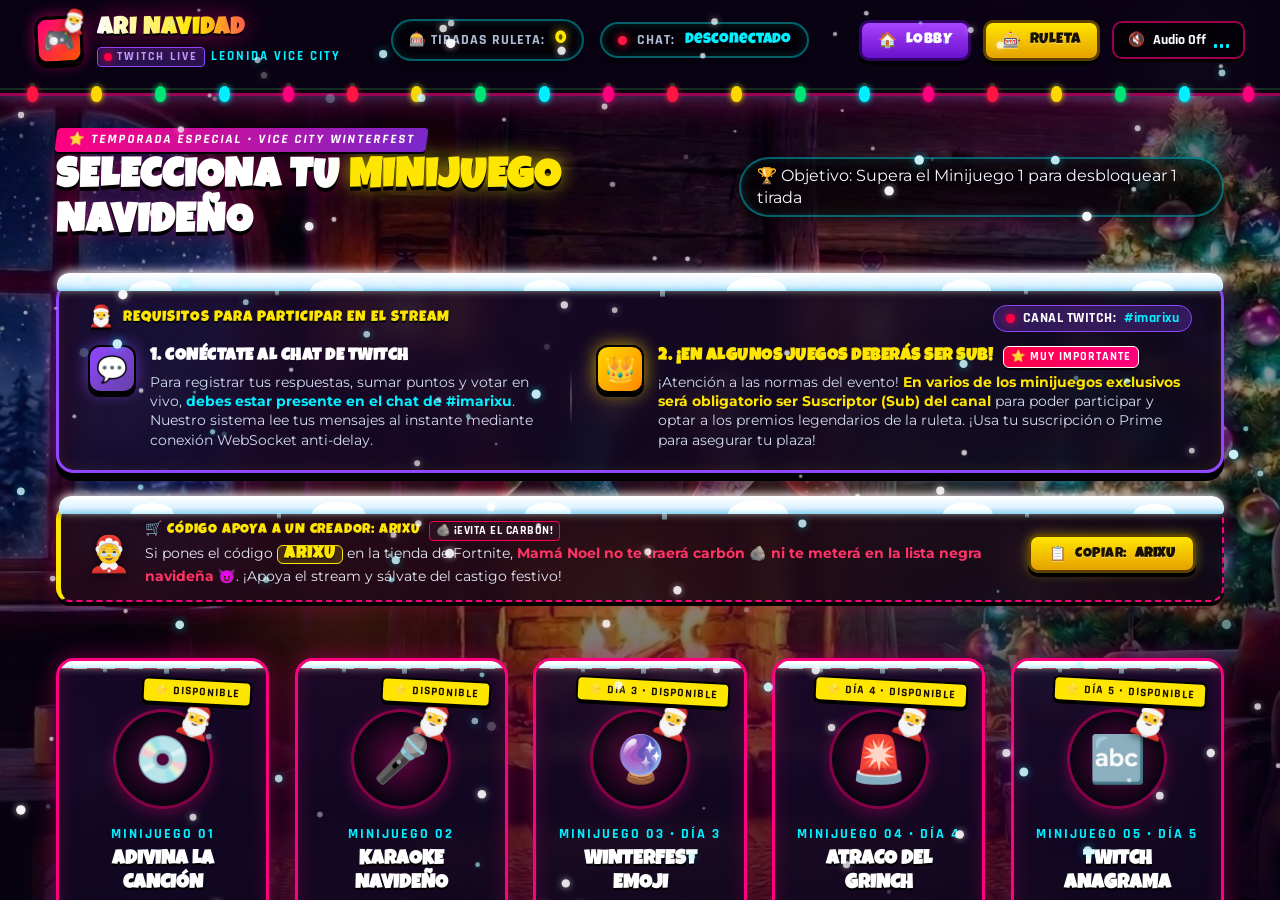
==== commit 94770a0a: "Arreglo del chat en los minijuegos" ====
--- a/index.html
+++ b/index.html
@@ -409,87 +409,135 @@
 
         <div class="quiz-screen-layout">
 
-          <!-- Quiz Top HUD: Round, Score & Decisive Countdown -->
-          <div class="quiz-top-hud">
-            <div class="hud-stat-box">
-              <span class="stat-label">Canción</span>
-              <span class="stat-value" id="quiz-round-display">1 / 20</span>
-            </div>
-            <div class="hud-stat-box">
-              <span class="stat-label">Aciertos (Meta: 10)</span>
-              <span class="stat-value gold" id="quiz-score-display">0 / 20</span>
-            </div>
-            <div class="hud-stat-box">
-              <span class="stat-label">Tiempo</span>
-              <span class="stat-value" id="quiz-timer-display">15s</span>
-            </div>
-          </div>
-
-          <!-- Audio Cassette / Turntable Synthesizer Deck -->
-          <div class="audio-player-deck" id="quiz-player-deck">
-            <div class="player-cassette-visual">
-              <div class="vinyl-disc" id="quiz-vinyl">
-                <span class="vinyl-center-art">🎄</span>
-              </div>
-              <div class="player-wave-container">
-                <div class="wave-title">
-                  <span id="player-status-icon">🔊</span>
-                  <span id="player-status-text">Reproduciendo sintonía navideña...</span>
-                </div>
-                <div class="neon-equalizer-display">
-                  <span class="neon-eq-col"></span>
-                  <span class="neon-eq-col"></span>
-                  <span class="neon-eq-col"></span>
-                  <span class="neon-eq-col"></span>
-                  <span class="neon-eq-col"></span>
-                  <span class="neon-eq-col"></span>
-                  <span class="neon-eq-col"></span>
-                  <span class="neon-eq-col"></span>
-                </div>
-              </div>
-            </div>
-
-            <!-- Action buttons: Start Round & Replay Melody -->
-            <div class="quiz-action-bar" style="display: flex; gap: 12px; justify-content: center; align-items: center; flex-wrap: wrap;">
-              <button class="fn-btn fn-btn-gold" id="btn-start-round-m1" style="font-size: 1.15rem; padding: 10px 24px;">
-                <span>▶</span> ¡EMPEZAR RONDA 1!
-              </button>
-              <button class="fn-btn fn-btn-cyan" id="btn-replay-song" style="display: none;">
-                <span>🔁</span> Repetir Melodía
-              </button>
-            </div>
-
-            <!-- Neon Timer Bar -->
-            <div class="quiz-timer-wrap">
-              <div class="timer-header">
-                <span>TIEMPO RESTANTE</span>
-                <span id="timer-bar-text">100%</span>
-              </div>
-              <div class="timer-track">
-                <div class="timer-fill" id="quiz-timer-fill" style="width: 100%;"></div>
-              </div>
-            </div>
-          </div>
-
-          <!-- 4 Fortnite-style Answers Grid -->
-          <div class="quiz-answers-grid" id="quiz-answers-container">
-            <button class="fn-btn fn-btn-pink answer-btn" data-index="0">
-              <span class="btn-letter-tag">A</span>
-              <span class="btn-answer-text">Jingle Bell Rock</span>
-            </button>
-            <button class="fn-btn fn-btn-cyan answer-btn" data-index="1">
-              <span class="btn-letter-tag">B</span>
-              <span class="btn-answer-text">All I Want for Christmas Is You</span>
-            </button>
-            <button class="fn-btn fn-btn-purple answer-btn" data-index="2">
-              <span class="btn-letter-tag">C</span>
-              <span class="btn-answer-text">Feliz Navidad</span>
-            </button>
-            <button class="fn-btn fn-btn-green answer-btn" data-index="3">
-              <span class="btn-letter-tag">D</span>
-              <span class="btn-answer-text">Last Christmas</span>
-            </button>
-          </div>
+          <!-- Left Column: Quiz Game Stage -->
+          <div class="quiz-stage-container">
+            <!-- Quiz Top HUD: Round, Score & Decisive Countdown -->
+            <div class="quiz-top-hud">
+              <div class="hud-stat-box">
+                <span class="stat-label">Canción</span>
+                <span class="stat-value" id="quiz-round-display">1 / 20</span>
+              </div>
+              <div class="hud-stat-box">
+                <span class="stat-label">Aciertos (Meta: 10)</span>
+                <span class="stat-value gold" id="quiz-score-display">0 / 20</span>
+              </div>
+              <div class="hud-stat-box">
+                <span class="stat-label">Tiempo</span>
+                <span class="stat-value" id="quiz-timer-display">15s</span>
+              </div>
+            </div>
+
+            <!-- Audio Cassette / Turntable Synthesizer Deck -->
+            <div class="audio-player-deck" id="quiz-player-deck">
+              <div class="player-cassette-visual">
+                <div class="vinyl-disc" id="quiz-vinyl">
+                  <span class="vinyl-center-art">🎄</span>
+                </div>
+                <div class="player-wave-container">
+                  <div class="wave-title">
+                    <span id="player-status-icon">🔊</span>
+                    <span id="player-status-text">Reproduciendo sintonía navideña...</span>
+                  </div>
+                  <div class="neon-equalizer-display">
+                    <span class="neon-eq-col"></span>
+                    <span class="neon-eq-col"></span>
+                    <span class="neon-eq-col"></span>
+                    <span class="neon-eq-col"></span>
+                    <span class="neon-eq-col"></span>
+                    <span class="neon-eq-col"></span>
+                    <span class="neon-eq-col"></span>
+                    <span class="neon-eq-col"></span>
+                  </div>
+                </div>
+              </div>
+
+              <!-- Action buttons: Start Round & Replay Melody -->
+              <div class="quiz-action-bar" style="display: flex; gap: 12px; justify-content: center; align-items: center; flex-wrap: wrap;">
+                <button class="fn-btn fn-btn-gold" id="btn-start-round-m1" style="font-size: 1.15rem; padding: 10px 24px;">
+                  <span>▶</span> ¡EMPEZAR RONDA 1!
+                </button>
+                <button class="fn-btn fn-btn-cyan" id="btn-replay-song" style="display: none;">
+                  <span>🔁</span> Repetir Melodía
+                </button>
+              </div>
+
+              <!-- Neon Timer Bar -->
+              <div class="quiz-timer-wrap">
+                <div class="timer-header">
+                  <span>TIEMPO RESTANTE</span>
+                  <span id="timer-bar-text">100%</span>
+                </div>
+                <div class="timer-track">
+                  <div class="timer-fill" id="quiz-timer-fill" style="width: 100%;"></div>
+                </div>
+              </div>
+            </div>
+
+            <!-- 4 Fortnite-style Answers Grid -->
+            <div class="quiz-answers-grid" id="quiz-answers-container">
+              <button class="fn-btn fn-btn-pink answer-btn" data-index="0">
+                <span class="btn-letter-tag">A</span>
+                <span class="btn-answer-text">Jingle Bell Rock</span>
+              </button>
+              <button class="fn-btn fn-btn-cyan answer-btn" data-index="1">
+                <span class="btn-letter-tag">B</span>
+                <span class="btn-answer-text">All I Want for Christmas Is You</span>
+              </button>
+              <button class="fn-btn fn-btn-purple answer-btn" data-index="2">
+                <span class="btn-letter-tag">C</span>
+                <span class="btn-answer-text">Feliz Navidad</span>
+              </button>
+              <button class="fn-btn fn-btn-green answer-btn" data-index="3">
+                <span class="btn-letter-tag">D</span>
+                <span class="btn-answer-text">Last Christmas</span>
+              </button>
+            </div>
+          </div>
+
+          <!-- Right Column: Minigame 1 Live Twitch Chat Sidebar -->
+          <aside class="game-right-sidebar mode-chat" id="m1-right-sidebar">
+            <div class="sidebar-twitch-chat-section">
+              <div class="twitch-chat-header">
+                <div class="twitch-chat-title">
+                  <span class="twitch-icon-svg">🟣</span>
+                  <div>
+                    <div class="twitch-channel-title">CHAT EN DIRECTO</div>
+                    <div class="twitch-channel-slug">
+                      <span class="twitch-status-dot connected"></span>
+                      <span>twitch.tv/<strong>#imarixu</strong></span>
+                    </div>
+                  </div>
+                </div>
+                <span class="twitch-msg-counter" id="m1-msg-counter">0 msgs</span>
+              </div>
+
+              <div class="chat-game-info-banner">
+                <span>🎵</span> ¡El chat puede votar escribiendo <strong>A, B, C o D</strong> o el título del villancico!
+              </div>
+
+              <!-- Real-time Scrolling Messages Stream -->
+              <div class="twitch-live-messages-container" id="m1-twitch-chat-feed">
+                <div class="twitch-msg-item msg-system">
+                  <span class="twitch-msg-badge">🔔</span>
+                  <span class="twitch-msg-content">⭐ ¡Conectado al chat de #imarixu! Los mensajes en vivo aparecen aquí a la derecha.</span>
+                </div>
+              </div>
+
+              <!-- Quick Chat Dock -->
+              <div class="twitch-chat-dock">
+                <div class="twitch-dock-row">
+                  <input type="text" class="twitch-chat-input input-user" id="m1-dock-user" placeholder="Tu Usuario" value="Tú (Streamer)">
+                  <input type="text" class="twitch-chat-input input-msg" id="m1-dock-msg" placeholder="Vota A, B, C, D o comenta..." autocomplete="off">
+                  <button class="fn-btn fn-btn-purple btn-send-twitch" id="m1-btn-dock-send" title="Enviar al chat">
+                    <span>📨</span>
+                  </button>
+                </div>
+                <button class="fn-btn fn-btn-gold btn-sim-twitch" id="m1-btn-dock-sim" title="Simula mensajes de espectadores en el chat">
+                  <span>🤖</span> Simular Chat en Vivo
+                </button>
+              </div>
+            </div>
+          </aside>
 
         </div>
 
@@ -638,30 +686,86 @@
 
           </div>
 
-          <!-- Right Side: Leaderboard Panel (Top 5 Clasificación) -->
-          <aside class="karaoke-leaderboard-panel">
-            <div class="lb-header">
-              <div class="lb-title">
-                <span>🏆</span> CLASIFICACIÓN
-              </div>
-              <span class="lb-sub-pill" id="karaoke-total-players">0 participantes</span>
-            </div>
-
-            <div class="leaderboard-list" id="karaoke-leaderboard-list">
-              <!-- Rendered via JS -->
-              <div class="leaderboard-empty">
-                <span>🎮</span>
-                <p>Aún no hay puntos. ¡Escribe en el chat para entrar en el Top 5!</p>
-              </div>
-            </div>
-
-            <div class="lb-footer-note">
-              <span>⚡</span> Anti-Delay: Todos los que acierten en los 15s suman punto. Desempate al azar en Ronda 20.
-            </div>
-
-            <button class="fn-btn fn-btn-cyan" id="karaoke-btn-start" style="margin-top: 10px; width: 100%;">
-              <span>🔄</span> Reiniciar Partida (Ronda 1)
-            </button>
+          <!-- Right Side: Sidebar with Live Twitch Chat & Clasificación (Minijuego 2) -->
+          <aside class="game-right-sidebar mode-split" id="m2-right-sidebar">
+            <!-- Mode Switcher Tabs -->
+            <div class="sidebar-tabs-row">
+              <button class="sidebar-tab-btn active" data-mode="split" onclick="window.ariSwitchSidebarTab(this, 'split')">
+                <span>📑 Ambos</span>
+              </button>
+              <button class="sidebar-tab-btn" data-mode="chat" onclick="window.ariSwitchSidebarTab(this, 'chat')">
+                <span class="twitch-tab-dot"></span>
+                <span>💬 Chat Twitch</span>
+                <span class="tab-badge-live">LIVE</span>
+              </button>
+              <button class="sidebar-tab-btn" data-mode="leaderboard" onclick="window.ariSwitchSidebarTab(this, 'leaderboard')">
+                <span>🏆 Clasificación</span>
+              </button>
+            </div>
+
+            <!-- 1. Leaderboard Section -->
+            <div class="sidebar-leaderboard-section">
+              <div class="lb-header">
+                <div class="lb-title">
+                  <span>🏆</span> CLASIFICACIÓN
+                </div>
+                <span class="lb-sub-pill" id="karaoke-total-players">0 participantes</span>
+              </div>
+
+              <div class="leaderboard-list" id="karaoke-leaderboard-list">
+                <div class="leaderboard-empty">
+                  <span>🎮</span>
+                  <p>Aún no hay puntos. ¡Escribe en el chat para entrar en el Top 5!</p>
+                </div>
+              </div>
+
+              <div class="lb-footer-note">
+                <span>⚡</span> Todos los que acierten suman punto. Desempate al azar en Ronda 20.
+              </div>
+
+              <button class="fn-btn fn-btn-cyan" id="karaoke-btn-start" style="margin-top: 6px; width: 100%; padding: 6px 12px; font-size: 0.82rem;">
+                <span>🔄</span> Reiniciar Partida (Ronda 1)
+              </button>
+            </div>
+
+            <!-- 2. Live Twitch Chat Section -->
+            <div class="sidebar-twitch-chat-section">
+              <div class="twitch-chat-header">
+                <div class="twitch-chat-title">
+                  <span class="twitch-icon-svg">🟣</span>
+                  <div>
+                    <div class="twitch-channel-title">CHAT EN DIRECTO</div>
+                    <div class="twitch-channel-slug">
+                      <span class="twitch-status-dot connected"></span>
+                      <span>twitch.tv/<strong>#imarixu</strong></span>
+                    </div>
+                  </div>
+                </div>
+                <span class="twitch-msg-counter" id="m2-msg-counter">0 msgs</span>
+              </div>
+
+              <!-- Real-time Scrolling Messages Stream -->
+              <div class="twitch-live-messages-container" id="m2-twitch-chat-feed">
+                <div class="twitch-msg-item msg-system">
+                  <span class="twitch-msg-badge">🔔</span>
+                  <span class="twitch-msg-content">⭐ Chat de #imarixu en vivo. ¡Escribe la palabra que falta aquí o en Twitch!</span>
+                </div>
+              </div>
+
+              <!-- Quick Chat Dock -->
+              <div class="twitch-chat-dock">
+                <div class="twitch-dock-row">
+                  <input type="text" class="twitch-chat-input input-user" id="m2-dock-user" placeholder="Tu Usuario" value="Tú (Streamer)">
+                  <input type="text" class="twitch-chat-input input-msg" id="m2-dock-msg" placeholder="Escribe la palabra que falta..." autocomplete="off">
+                  <button class="fn-btn fn-btn-purple btn-send-twitch" id="m2-btn-dock-send" title="Enviar respuesta">
+                    <span>📨</span>
+                  </button>
+                </div>
+                <button class="fn-btn fn-btn-gold btn-sim-twitch" id="m2-btn-dock-sim" style="padding: 5px 10px; font-size: 0.78rem;" title="Simula mensajes de espectadores en el chat">
+                  <span>🤖</span> Simular Chat en Vivo
+                </button>
+              </div>
+            </div>
           </aside>
 
         </div>
@@ -812,26 +916,86 @@
             </div>
           </div>
 
-          <!-- Right: Leaderboard -->
-          <aside class="karaoke-leaderboard-panel">
-            <div class="lb-header">
-              <div class="lb-title">
-                <span>🏆</span> CLASIFICACIÓN DÍA 3
-              </div>
-              <span class="lb-sub-pill" id="m3-total-players">0 participantes</span>
-            </div>
-            <div class="leaderboard-list" id="m3-leaderboard-list">
-              <div class="leaderboard-empty">
-                <span>🔮</span>
-                <p>Aún no hay aciertos. ¡Escribe en el chat para entrar en el Top 5!</p>
-              </div>
-            </div>
-            <div class="lb-footer-note">
-              <span>⚡</span> Medición: Más aciertos + Menor tiempo de respuesta (segundos).
-            </div>
-            <button class="fn-btn fn-btn-cyan" id="m3-btn-reset" style="margin-top: 10px; width: 100%;">
-              <span>🔄</span> Reiniciar Partida (Ronda 1)
-            </button>
+          <!-- Right Side: Sidebar with Live Twitch Chat & Clasificación (Minijuego 3) -->
+          <aside class="game-right-sidebar mode-split" id="m3-right-sidebar">
+            <!-- Mode Switcher Tabs -->
+            <div class="sidebar-tabs-row">
+              <button class="sidebar-tab-btn active" data-mode="split" onclick="window.ariSwitchSidebarTab(this, 'split')">
+                <span>📑 Ambos</span>
+              </button>
+              <button class="sidebar-tab-btn" data-mode="chat" onclick="window.ariSwitchSidebarTab(this, 'chat')">
+                <span class="twitch-tab-dot"></span>
+                <span>💬 Chat Twitch</span>
+                <span class="tab-badge-live">LIVE</span>
+              </button>
+              <button class="sidebar-tab-btn" data-mode="leaderboard" onclick="window.ariSwitchSidebarTab(this, 'leaderboard')">
+                <span>🏆 Clasificación</span>
+              </button>
+            </div>
+
+            <!-- 1. Leaderboard Section -->
+            <div class="sidebar-leaderboard-section">
+              <div class="lb-header">
+                <div class="lb-title">
+                  <span>🏆</span> CLASIFICACIÓN DÍA 3
+                </div>
+                <span class="lb-sub-pill" id="m3-total-players">0 participantes</span>
+              </div>
+
+              <div class="leaderboard-list" id="m3-leaderboard-list">
+                <div class="leaderboard-empty">
+                  <span>🔮</span>
+                  <p>Aún no hay aciertos. ¡Escribe en el chat para entrar en el Top 5!</p>
+                </div>
+              </div>
+
+              <div class="lb-footer-note">
+                <span>⚡</span> Más aciertos + Menor tiempo de respuesta (segundos)
+              </div>
+
+              <button class="fn-btn fn-btn-cyan" id="m3-btn-reset" style="margin-top: 6px; width: 100%; padding: 6px 12px; font-size: 0.82rem;">
+                <span>🔄</span> Reiniciar Partida (Ronda 1)
+              </button>
+            </div>
+
+            <!-- 2. Live Twitch Chat Section -->
+            <div class="sidebar-twitch-chat-section">
+              <div class="twitch-chat-header">
+                <div class="twitch-chat-title">
+                  <span class="twitch-icon-svg">🟣</span>
+                  <div>
+                    <div class="twitch-channel-title">CHAT EN DIRECTO</div>
+                    <div class="twitch-channel-slug">
+                      <span class="twitch-status-dot connected"></span>
+                      <span>twitch.tv/<strong>#imarixu</strong></span>
+                    </div>
+                  </div>
+                </div>
+                <span class="twitch-msg-counter" id="m3-msg-counter">0 msgs</span>
+              </div>
+
+              <!-- Real-time Scrolling Messages Stream -->
+              <div class="twitch-live-messages-container" id="m3-twitch-chat-feed">
+                <div class="twitch-msg-item msg-system">
+                  <span class="twitch-msg-badge">🔔</span>
+                  <span class="twitch-msg-content">⭐ Chat de #imarixu en vivo. ¡Descifra los emojis y envía tu solución aquí o en Twitch!</span>
+                </div>
+              </div>
+
+              <!-- Quick Chat Dock -->
+              <div class="twitch-chat-dock">
+                <div class="twitch-dock-row">
+                  <input type="text" class="twitch-chat-input input-user" id="m3-dock-user" placeholder="Tu Usuario" value="Tú (Streamer)">
+                  <input type="text" class="twitch-chat-input input-msg" id="m3-dock-msg" placeholder="Descifra los emojis..." autocomplete="off">
+                  <button class="fn-btn fn-btn-purple btn-send-twitch" id="m3-btn-dock-send" title="Enviar respuesta">
+                    <span>📨</span>
+                  </button>
+                </div>
+                <button class="fn-btn fn-btn-gold btn-sim-twitch" id="m3-btn-dock-sim" style="padding: 5px 10px; font-size: 0.78rem;" title="Simula mensajes de espectadores en el chat">
+                  <span>🤖</span> Simular Chat en Vivo
+                </button>
+              </div>
+            </div>
           </aside>
         </div>
 
@@ -991,26 +1155,86 @@
             </div>
           </div>
 
-          <!-- Right: Leaderboard -->
-          <aside class="karaoke-leaderboard-panel">
-            <div class="lb-header">
-              <div class="lb-title">
-                <span>🏆</span> CLASIFICACIÓN DÍA 4
-              </div>
-              <span class="lb-sub-pill" id="m4-total-players">0 agentes</span>
-            </div>
-            <div class="leaderboard-list" id="m4-leaderboard-list">
-              <div class="leaderboard-empty">
-                <span>🚨</span>
-                <p>Aún no hay sospechosos capturados. ¡Responde rápido para entrar al Top 5!</p>
-              </div>
-            </div>
-            <div class="lb-footer-note">
-              <span>⚡</span> Medición: Más casos resueltos + Menor tiempo de respuesta.
-            </div>
-            <button class="fn-btn fn-btn-cyan" id="m4-btn-reset" style="margin-top: 10px; width: 100%;">
-              <span>🔄</span> Reiniciar Partida (Ronda 1)
-            </button>
+          <!-- Right Side: Sidebar with Live Twitch Chat & Clasificación (Minijuego 4) -->
+          <aside class="game-right-sidebar mode-split" id="m4-right-sidebar">
+            <!-- Mode Switcher Tabs -->
+            <div class="sidebar-tabs-row">
+              <button class="sidebar-tab-btn active" data-mode="split" onclick="window.ariSwitchSidebarTab(this, 'split')">
+                <span>📑 Ambos</span>
+              </button>
+              <button class="sidebar-tab-btn" data-mode="chat" onclick="window.ariSwitchSidebarTab(this, 'chat')">
+                <span class="twitch-tab-dot"></span>
+                <span>💬 Chat Twitch</span>
+                <span class="tab-badge-live">LIVE</span>
+              </button>
+              <button class="sidebar-tab-btn" data-mode="leaderboard" onclick="window.ariSwitchSidebarTab(this, 'leaderboard')">
+                <span>🏆 Clasificación</span>
+              </button>
+            </div>
+
+            <!-- 1. Leaderboard Section -->
+            <div class="sidebar-leaderboard-section">
+              <div class="lb-header">
+                <div class="lb-title">
+                  <span>🏆</span> CLASIFICACIÓN DÍA 4
+                </div>
+                <span class="lb-sub-pill" id="m4-total-players">0 agentes</span>
+              </div>
+
+              <div class="leaderboard-list" id="m4-leaderboard-list">
+                <div class="leaderboard-empty">
+                  <span>🚨</span>
+                  <p>Aún no hay sospechosos capturados. ¡Responde rápido para entrar al Top 5!</p>
+                </div>
+              </div>
+
+              <div class="lb-footer-note">
+                <span>⚡</span> Más casos resueltos + Menor tiempo de respuesta
+              </div>
+
+              <button class="fn-btn fn-btn-cyan" id="m4-btn-reset" style="margin-top: 6px; width: 100%; padding: 6px 12px; font-size: 0.82rem;">
+                <span>🔄</span> Reiniciar Partida (Ronda 1)
+              </button>
+            </div>
+
+            <!-- 2. Live Twitch Chat Section -->
+            <div class="sidebar-twitch-chat-section">
+              <div class="twitch-chat-header">
+                <div class="twitch-chat-title">
+                  <span class="twitch-icon-svg">🟣</span>
+                  <div>
+                    <div class="twitch-channel-title">CHAT EN DIRECTO</div>
+                    <div class="twitch-channel-slug">
+                      <span class="twitch-status-dot connected"></span>
+                      <span>twitch.tv/<strong>#imarixu</strong></span>
+                    </div>
+                  </div>
+                </div>
+                <span class="twitch-msg-counter" id="m4-msg-counter">0 msgs</span>
+              </div>
+
+              <!-- Real-time Scrolling Messages Stream -->
+              <div class="twitch-live-messages-container" id="m4-twitch-chat-feed">
+                <div class="twitch-msg-item msg-system">
+                  <span class="twitch-msg-badge">🔔</span>
+                  <span class="twitch-msg-content">⭐ Chat de #imarixu en vivo. ¡El chat puede pulsar A, B, C, D o escribir el sospechoso!</span>
+                </div>
+              </div>
+
+              <!-- Quick Chat Dock -->
+              <div class="twitch-chat-dock">
+                <div class="twitch-dock-row">
+                  <input type="text" class="twitch-chat-input input-user" id="m4-dock-user" placeholder="Tu Usuario" value="Tú (Streamer)">
+                  <input type="text" class="twitch-chat-input input-msg" id="m4-dock-msg" placeholder="Escribe el sospechoso o comenta..." autocomplete="off">
+                  <button class="fn-btn fn-btn-purple btn-send-twitch" id="m4-btn-dock-send" title="Enviar respuesta">
+                    <span>📨</span>
+                  </button>
+                </div>
+                <button class="fn-btn fn-btn-gold btn-sim-twitch" id="m4-btn-dock-sim" style="padding: 5px 10px; font-size: 0.78rem;" title="Simula mensajes de espectadores en el chat">
+                  <span>🤖</span> Simular Chat en Vivo
+                </button>
+              </div>
+            </div>
           </aside>
         </div>
 
@@ -1150,26 +1374,86 @@
             </div>
           </div>
 
-          <!-- Right: Leaderboard -->
-          <aside class="karaoke-leaderboard-panel">
-            <div class="lb-header">
-              <div class="lb-title">
-                <span>🏆</span> CLASIFICACIÓN DÍA 5
-              </div>
-              <span class="lb-sub-pill" id="m5-total-players">0 concursantes</span>
-            </div>
-            <div class="leaderboard-list" id="m5-leaderboard-list">
-              <div class="leaderboard-empty">
-                <span>🔤</span>
-                <p>Aún no hay anagramas resueltos. ¡Escribe la palabra para entrar al Top 5!</p>
-              </div>
-            </div>
-            <div class="lb-footer-note">
-              <span>⚡</span> Medición: Más palabras resueltas + Menor tiempo de respuesta.
-            </div>
-            <button class="fn-btn fn-btn-cyan" id="m5-btn-reset" style="margin-top: 10px; width: 100%;">
-              <span>🔄</span> Reiniciar Partida (Ronda 1)
-            </button>
+          <!-- Right Side: Sidebar with Live Twitch Chat & Clasificación (Minijuego 5) -->
+          <aside class="game-right-sidebar mode-split" id="m5-right-sidebar">
+            <!-- Mode Switcher Tabs -->
+            <div class="sidebar-tabs-row">
+              <button class="sidebar-tab-btn active" data-mode="split" onclick="window.ariSwitchSidebarTab(this, 'split')">
+                <span>📑 Ambos</span>
+              </button>
+              <button class="sidebar-tab-btn" data-mode="chat" onclick="window.ariSwitchSidebarTab(this, 'chat')">
+                <span class="twitch-tab-dot"></span>
+                <span>💬 Chat Twitch</span>
+                <span class="tab-badge-live">LIVE</span>
+              </button>
+              <button class="sidebar-tab-btn" data-mode="leaderboard" onclick="window.ariSwitchSidebarTab(this, 'leaderboard')">
+                <span>🏆 Clasificación</span>
+              </button>
+            </div>
+
+            <!-- 1. Leaderboard Section -->
+            <div class="sidebar-leaderboard-section">
+              <div class="lb-header">
+                <div class="lb-title">
+                  <span>🏆</span> CLASIFICACIÓN DÍA 5
+                </div>
+                <span class="lb-sub-pill" id="m5-total-players">0 concursantes</span>
+              </div>
+
+              <div class="leaderboard-list" id="m5-leaderboard-list">
+                <div class="leaderboard-empty">
+                  <span>🔤</span>
+                  <p>Aún no hay anagramas resueltos. ¡Escribe la palabra para entrar al Top 5!</p>
+                </div>
+              </div>
+
+              <div class="lb-footer-note">
+                <span>⚡</span> Más anagramas resueltos + Menor tiempo de respuesta
+              </div>
+
+              <button class="fn-btn fn-btn-cyan" id="m5-btn-reset" style="margin-top: 6px; width: 100%; padding: 6px 12px; font-size: 0.82rem;">
+                <span>🔄</span> Reiniciar Partida (Ronda 1)
+              </button>
+            </div>
+
+            <!-- 2. Live Twitch Chat Section -->
+            <div class="sidebar-twitch-chat-section">
+              <div class="twitch-chat-header">
+                <div class="twitch-chat-title">
+                  <span class="twitch-icon-svg">🟣</span>
+                  <div>
+                    <div class="twitch-channel-title">CHAT EN DIRECTO</div>
+                    <div class="twitch-channel-slug">
+                      <span class="twitch-status-dot connected"></span>
+                      <span>twitch.tv/<strong>#imarixu</strong></span>
+                    </div>
+                  </div>
+                </div>
+                <span class="twitch-msg-counter" id="m5-msg-counter">0 msgs</span>
+              </div>
+
+              <!-- Real-time Scrolling Messages Stream -->
+              <div class="twitch-live-messages-container" id="m5-twitch-chat-feed">
+                <div class="twitch-msg-item msg-system">
+                  <span class="twitch-msg-badge">🔔</span>
+                  <span class="twitch-msg-content">⭐ Chat de #imarixu en vivo. ¡Descifra la palabra y escríbela en el chat!</span>
+                </div>
+              </div>
+
+              <!-- Quick Chat Dock -->
+              <div class="twitch-chat-dock">
+                <div class="twitch-dock-row">
+                  <input type="text" class="twitch-chat-input input-user" id="m5-dock-user" placeholder="Tu Usuario" value="Tú (Streamer)">
+                  <input type="text" class="twitch-chat-input input-msg" id="m5-dock-msg" placeholder="Escribe la palabra ordenada..." autocomplete="off">
+                  <button class="fn-btn fn-btn-purple btn-send-twitch" id="m5-btn-dock-send" title="Enviar respuesta">
+                    <span>📨</span>
+                  </button>
+                </div>
+                <button class="fn-btn fn-btn-gold btn-sim-twitch" id="m5-btn-dock-sim" style="padding: 5px 10px; font-size: 0.78rem;" title="Simula mensajes de espectadores en el chat">
+                  <span>🤖</span> Simular Chat en Vivo
+                </button>
+              </div>
+            </div>
           </aside>
         </div>
 
--- a/css/components.css
+++ b/css/components.css
@@ -845,14 +845,23 @@
    4. Minigame 1: Adivina la Canción Navideña
    -------------------------------------------------------------------------- */
 .quiz-screen-layout {
-  display: flex;
-  flex-direction: column;
+  display: grid;
+  grid-template-columns: 1.35fr 0.65fr;
+  gap: 1.5rem;
+  width: 100%;
   flex: 1;
-  max-width: 950px;
-  width: 100%;
+  align-items: stretch;
+  max-width: var(--max-content-width);
   margin: 0 auto;
+  min-height: 0;
+}
+
+.quiz-stage-container {
+  display: flex;
+  flex-direction: column;
+  gap: 1rem;
+  min-height: 0;
   justify-content: space-between;
-  min-height: 0;
 }
 
 .quiz-top-hud {
@@ -1515,7 +1524,8 @@
     gap: 1rem;
     margin: 1rem 0;
   }
-  .karaoke-screen-layout {
+  .karaoke-screen-layout,
+  .quiz-screen-layout {
     grid-template-columns: 1fr;
     gap: 1.5rem;
     overflow-y: auto;
@@ -2561,3 +2571,344 @@
   font-weight: 800;
 }
 
+/* ==========================================================================
+   LIVE TWITCH CHAT SIDEBAR (EN TODOS LOS MINIJUEGOS A LA DERECHA)
+   ========================================================================== */
+
+.game-right-sidebar {
+  background: linear-gradient(165deg, rgba(20, 9, 38, 0.96) 0%, rgba(10, 4, 20, 0.98) 100%);
+  border: 3px solid rgba(0, 240, 255, 0.45);
+  border-radius: 20px;
+  padding: 0.85rem;
+  box-shadow: 0 10px 0 #000, 0 0 25px rgba(0, 240, 255, 0.25);
+  display: flex;
+  flex-direction: column;
+  min-height: 0;
+  height: 100%;
+  overflow: hidden;
+  position: relative;
+}
+
+/* Mode Switcher Tabs */
+.sidebar-tabs-row {
+  display: flex;
+  gap: 4px;
+  background: rgba(0, 0, 0, 0.55);
+  border: 2px solid rgba(255, 255, 255, 0.1);
+  border-radius: 12px;
+  padding: 3px;
+  margin-bottom: 0.6rem;
+  flex-shrink: 0;
+}
+
+.sidebar-tab-btn {
+  flex: 1;
+  font-family: var(--font-hud);
+  font-size: 0.72rem;
+  font-weight: 800;
+  color: #aab8c8;
+  background: transparent;
+  border: none;
+  border-radius: 8px;
+  padding: 6px 3px;
+  cursor: pointer;
+  display: flex;
+  align-items: center;
+  justify-content: center;
+  gap: 4px;
+  transition: all 0.2s ease;
+  text-transform: uppercase;
+}
+
+.sidebar-tab-btn:hover {
+  color: #fff;
+  background: rgba(255, 255, 255, 0.08);
+}
+
+.sidebar-tab-btn.active {
+  color: #fff;
+  background: linear-gradient(180deg, #9146ff 0%, #6441a5 100%);
+  box-shadow: 0 2px 8px rgba(145, 70, 255, 0.5);
+  border: 1px solid rgba(255, 255, 255, 0.3);
+}
+
+.twitch-tab-dot {
+  width: 7px;
+  height: 7px;
+  border-radius: 50%;
+  background: #00ff66;
+  box-shadow: 0 0 6px #00ff66;
+}
+
+.tab-badge-live {
+  font-size: 0.58rem;
+  background: #ff0044;
+  color: #fff;
+  padding: 1px 4px;
+  border-radius: 3px;
+  font-weight: 900;
+  animation: glowPulse 1.2s infinite alternate;
+}
+
+/* Sidebar Modes */
+.game-right-sidebar.mode-split .sidebar-leaderboard-section {
+  display: flex;
+  flex-direction: column;
+  max-height: 185px;
+  flex-shrink: 0;
+  margin-bottom: 8px;
+}
+.game-right-sidebar.mode-split .sidebar-twitch-chat-section {
+  display: flex;
+  flex-direction: column;
+  flex: 1;
+  min-height: 0;
+}
+
+.game-right-sidebar.mode-chat .sidebar-leaderboard-section {
+  display: none !important;
+}
+.game-right-sidebar.mode-chat .sidebar-twitch-chat-section {
+  display: flex !important;
+  flex-direction: column;
+  flex: 1;
+  min-height: 0;
+}
+
+.game-right-sidebar.mode-leaderboard .sidebar-leaderboard-section {
+  display: flex !important;
+  flex-direction: column;
+  flex: 1;
+  min-height: 0;
+}
+.game-right-sidebar.mode-leaderboard .sidebar-twitch-chat-section {
+  display: none !important;
+}
+
+/* Leaderboard Section Inside Sidebar */
+.sidebar-leaderboard-section {
+  min-height: 0;
+}
+
+.sidebar-leaderboard-section .leaderboard-list {
+  flex: 1;
+  overflow-y: auto;
+  padding-right: 4px;
+  display: flex;
+  flex-direction: column;
+  gap: 5px;
+}
+
+.sidebar-leaderboard-section .leaderboard-item {
+  padding: 6px 10px;
+  font-size: 0.82rem;
+}
+
+/* Twitch Live Chat Section Inside Sidebar */
+.sidebar-twitch-chat-section {
+  min-height: 0;
+}
+
+.twitch-chat-header {
+  display: flex;
+  align-items: center;
+  justify-content: space-between;
+  padding: 6px 10px;
+  background: rgba(145, 70, 255, 0.18);
+  border: 1px solid rgba(145, 70, 255, 0.4);
+  border-radius: 10px;
+  margin-bottom: 6px;
+  flex-shrink: 0;
+}
+
+.twitch-chat-title {
+  display: flex;
+  align-items: center;
+  gap: 8px;
+}
+
+.twitch-icon-svg {
+  font-size: 1.25rem;
+  filter: drop-shadow(0 0 6px #9146ff);
+}
+
+.twitch-channel-title {
+  font-family: var(--font-display);
+  font-size: 0.86rem;
+  color: #fff;
+  letter-spacing: 0.5px;
+  line-height: 1.1;
+}
+
+.twitch-channel-slug {
+  font-family: var(--font-hud);
+  font-size: 0.72rem;
+  color: var(--gta-cyan);
+  display: flex;
+  align-items: center;
+  gap: 4px;
+}
+
+.twitch-msg-counter {
+  font-family: var(--font-hud);
+  font-size: 0.7rem;
+  font-weight: 700;
+  color: var(--fn-yellow);
+  background: rgba(0, 0, 0, 0.6);
+  border: 1px solid var(--fn-yellow);
+  padding: 1px 6px;
+  border-radius: 5px;
+}
+
+.chat-game-info-banner {
+  background: rgba(0, 240, 255, 0.1);
+  border: 1px solid rgba(0, 240, 255, 0.3);
+  border-radius: 8px;
+  padding: 6px 10px;
+  font-size: 0.76rem;
+  color: #d0f0ff;
+  margin-bottom: 6px;
+  flex-shrink: 0;
+}
+
+/* Live Messages Container */
+.twitch-live-messages-container {
+  flex: 1;
+  background: rgba(6, 2, 14, 0.88);
+  border: 2px solid rgba(145, 70, 255, 0.28);
+  border-radius: 12px;
+  padding: 8px;
+  overflow-y: auto;
+  display: flex;
+  flex-direction: column;
+  gap: 5px;
+  min-height: 100px;
+  font-size: 0.84rem;
+  scroll-behavior: smooth;
+}
+
+/* Individual Message Row */
+.twitch-msg-item {
+  display: flex;
+  flex-wrap: wrap;
+  align-items: baseline;
+  gap: 4px;
+  padding: 3px 6px;
+  border-radius: 5px;
+  background: rgba(255, 255, 255, 0.03);
+  line-height: 1.3;
+  animation: feedSlideIn 0.25s ease-out;
+  word-break: break-word;
+}
+
+.twitch-msg-item:hover {
+  background: rgba(255, 255, 255, 0.08);
+}
+
+.twitch-msg-time {
+  font-family: var(--font-hud);
+  font-size: 0.65rem;
+  color: #778899;
+}
+
+.twitch-msg-badge {
+  font-size: 0.75rem;
+}
+
+.twitch-msg-author {
+  font-family: var(--font-display);
+  font-size: 0.84rem;
+  letter-spacing: 0.2px;
+  font-weight: 700;
+}
+
+.twitch-msg-content {
+  color: #f0f0f0;
+  font-size: 0.82rem;
+}
+
+/* Highlighted Correct Answer Message */
+.twitch-msg-item.msg-correct {
+  background: linear-gradient(90deg, rgba(255, 215, 0, 0.25) 0%, rgba(0, 240, 255, 0.18) 100%);
+  border: 1px solid var(--fn-yellow);
+  box-shadow: 0 0 10px rgba(255, 215, 0, 0.35);
+}
+
+.twitch-msg-item.msg-correct .twitch-msg-author {
+  color: var(--fn-yellow) !important;
+  text-shadow: 0 0 8px rgba(255, 215, 0, 0.6);
+}
+
+.twitch-msg-speed {
+  font-family: var(--font-hud);
+  font-size: 0.68rem;
+  color: var(--gta-cyan);
+  background: rgba(0, 240, 255, 0.2);
+  border: 1px solid var(--gta-cyan);
+  padding: 1px 4px;
+  border-radius: 4px;
+  font-weight: 800;
+}
+
+/* System Announcement Message */
+.twitch-msg-item.msg-system {
+  background: rgba(0, 240, 255, 0.12);
+  border-left: 3px solid var(--gta-cyan);
+  color: var(--gta-cyan);
+  font-style: italic;
+  font-size: 0.78rem;
+}
+
+/* Chat Input Dock */
+.twitch-chat-dock {
+  margin-top: 6px;
+  display: flex;
+  flex-direction: column;
+  gap: 5px;
+  flex-shrink: 0;
+}
+
+.twitch-dock-row {
+  display: flex;
+  gap: 5px;
+}
+
+.twitch-chat-input {
+  background: rgba(0, 0, 0, 0.6);
+  border: 2px solid rgba(145, 70, 255, 0.4);
+  border-radius: 8px;
+  color: #fff;
+  font-family: var(--font-sans);
+  font-size: 0.8rem;
+  padding: 5px 8px;
+  outline: none;
+  transition: border-color 0.2s ease;
+}
+
+.twitch-chat-input:focus {
+  border-color: var(--gta-cyan);
+  box-shadow: 0 0 8px rgba(0, 240, 255, 0.3);
+}
+
+.twitch-chat-input.input-user {
+  width: 90px;
+  font-weight: 700;
+  color: var(--gta-cyan);
+  text-align: center;
+}
+
+.twitch-chat-input.input-msg {
+  flex: 1;
+}
+
+.btn-send-twitch {
+  padding: 4px 10px;
+  font-size: 0.9rem;
+}
+
+.btn-sim-twitch {
+  width: 100%;
+  padding: 5px 10px;
+  font-size: 0.78rem;
+}
+
